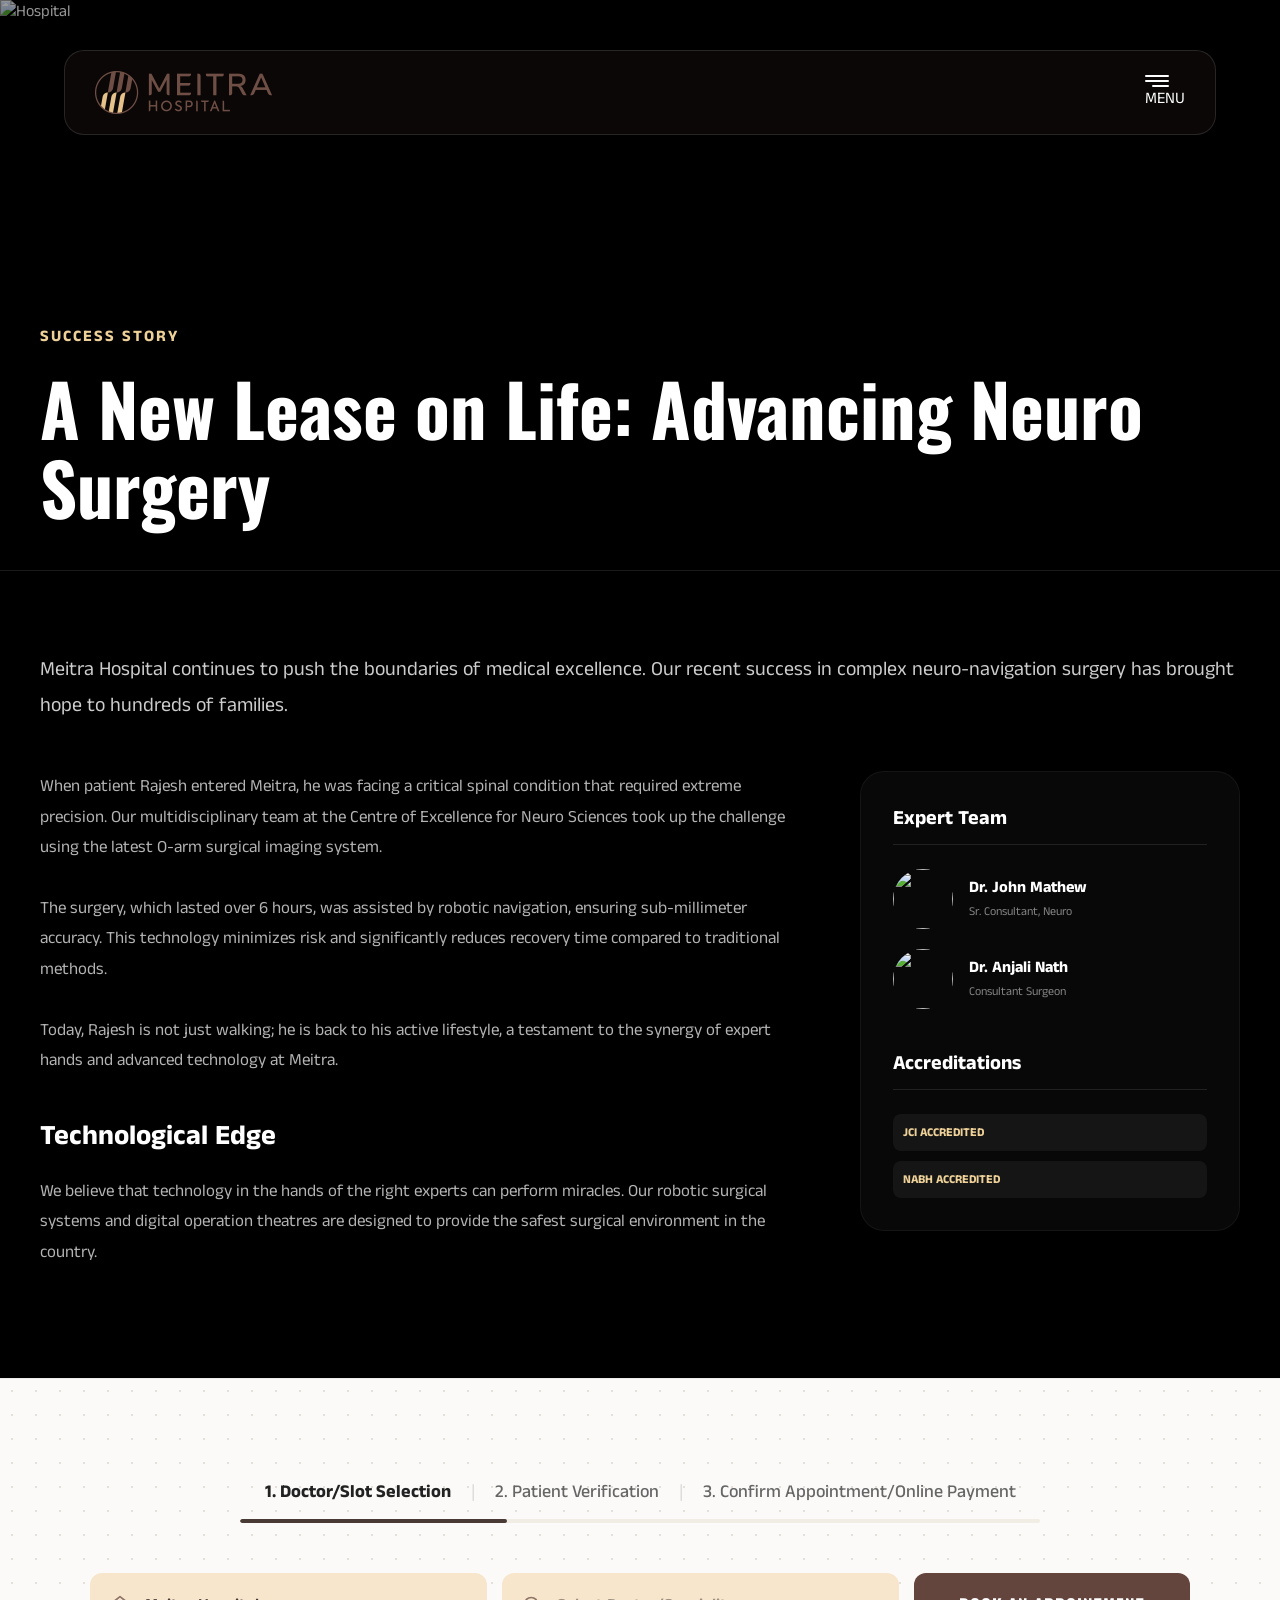
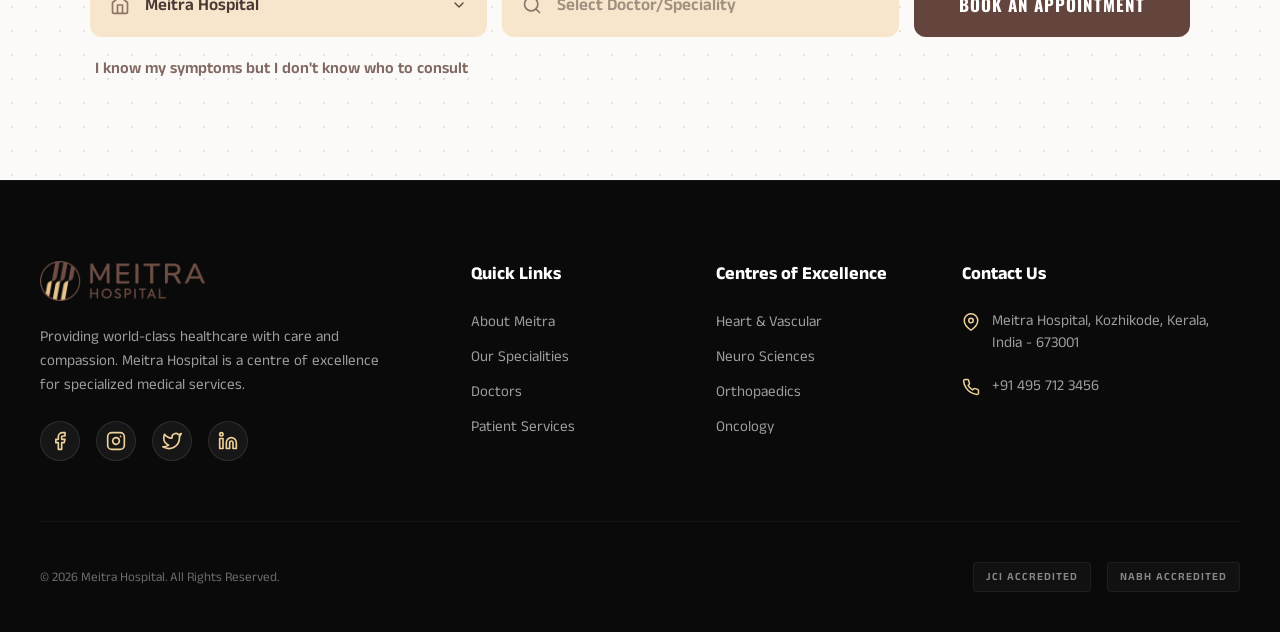
==== article.html @ 7b48c18f "updates" ====
<!DOCTYPE html>
<html lang="en">
<head>
    <meta charset="UTF-8">
    <meta name="viewport" content="width=device-width, initial-scale=1.0">
    <title>Patient Success Story | Meitra Hospital</title>
    
    <!-- Fonts -->
    <link rel="preconnect" href="https://fonts.googleapis.com">
    <link rel="preconnect" href="https://fonts.gstatic.com" crossorigin>
    <link href="https://fonts.googleapis.com/css2?family=Anek+Malayalam:wght@400;600;700;800&family=Oswald:wght@500;700&display=swap" rel="stylesheet">
    
    <!-- Custom CSS -->
    <link rel="stylesheet" href="style.css">
    <style>
        body {
            background: #000;
            color: #fff;
            overflow-y: auto !important;
            height: auto !important;
            overscroll-behavior: auto !important;
        }

        .article-hero-section {
            position: relative;
            height: 70vh;
            width: 100%;
            overflow: hidden;
            display: flex;
            align-items: flex-end;
            padding: 80px 40px;
        }

        .article-hero-bg {
            position: absolute;
            top: 0;
            left: 0;
            width: 100%;
            height: 100%;
            z-index: 1;
        }

        .article-hero-bg img {
            width: 100%;
            height: 100%;
            object-fit: cover;
            filter: brightness(0.6);
        }

        .article-hero-overlay {
            position: absolute;
            inset: 0;
            background: linear-gradient(to top, #000 0%, transparent 100%);
            z-index: 2;
        }

        .article-header-content {
            position: relative;
            z-index: 3;
            max-width: 1300px;
            margin: 0 auto;
            width: 100%;
        }

        .article-tag {
            color: #eed199;
            text-transform: uppercase;
            letter-spacing: 2px;
            font-weight: 700;
            margin-bottom: 20px;
            display: block;
        }

        .article-title {
            font-size: clamp(40px, 6vw, 72px);
            font-weight: 800;
            line-height: 1.1;
            margin-bottom: 24px;
            font-family: 'Oswald', sans-serif;
        }

        .article-main-content {
            max-width: 1300px;
            margin: -60px auto 0;
            padding: 80px 40px;
            position: relative;
            z-index: 10;
            background: #000;
            border-top: 1px solid rgba(255,255,255,0.1);
        }

        .article-intro-text {
            font-size: 20px;
            line-height: 1.8;
            color: rgba(255,255,255,0.8);
            margin-bottom: 48px;
        }

        .content-grid {
            display: grid;
            grid-template-columns: 2fr 1fr;
            gap: 60px;
        }

        @media (max-width: 992px) {
            .content-grid {
                grid-template-columns: 1fr;
                gap: 40px;
            }
        }

        @media (max-width: 768px) {
            .article-hero-section {
                height: 50vh;
                padding: 40px 20px;
            }

            .article-title {
                font-size: 36px;
            }

            .article-main-content {
                padding: 40px 20px;
                margin-top: -40px;
            }

            .article-intro-text {
                font-size: 17px;
                margin-bottom: 32px;
            }

            .article-booking-section {
                padding: 60px 20px;
            }
        }

        @media (max-width: 480px) {
            .article-hero-section {
                height: 45vh;
            }

            .article-title {
                font-size: 28px;
            }

            .doctor-sidebar {
                padding: 24px;
            }

            .booking-form-wrapper {
                flex-direction: column;
                gap: 12px;
            }

            .booking-input-group {
                height: 56px;
            }

            .booking-submit-btn {
                height: 56px;
                width: 100%;
            }

            .booking-stepper {
                gap: 8px;
                font-size: 12px;
                flex-wrap: wrap;
                justify-content: center;
            }
            
            .step-divider {
                display: none;
            }
        }

        .story-text p {
            margin-bottom: 30px;
            font-size: 17px;
            line-height: 1.8;
            color: rgba(255,255,255,0.7);
        }

        .doctor-sidebar {
            background: rgba(255,255,255,0.03);
            padding: 32px;
            border-radius: 24px;
            border: 1px solid rgba(255,255,255,0.05);
            height: fit-content;
        }

        .sidebar-title {
            font-size: 20px;
            font-weight: 700;
            margin-bottom: 24px;
            border-bottom: 1px solid rgba(255,255,255,0.1);
            padding-bottom: 12px;
        }

        .mini-doc-card {
            display: flex;
            align-items: center;
            gap: 16px;
            margin-bottom: 20px;
        }

        .mini-doc-img {
            width: 60px;
            height: 60px;
            border-radius: 50%;
            object-fit: cover;
        }

        .mini-doc-info h5 {
            margin: 0;
            font-size: 16px;
        }

        .mini-doc-info span {
            font-size: 12px;
            color: rgba(255,255,255,0.5);
        }

        /* Booking Section Styles */
        .article-booking-section {
            background-color: #fbfaf8;
            background-image: radial-gradient(#e5e1da 0.8px, transparent 0.8px);
            background-size: 24px 24px;
            padding: 100px 40px;
            color: #333;
            border-top: 1px solid rgba(0,0,0,0.05);
        }

        .booking-container {
            max-width: 1200px;
            margin: 0 auto;
            display: flex;
            flex-direction: column;
            align-items: center;
        }

        .booking-stepper {
            display: flex;
            align-items: center;
            gap: 20px;
            margin-bottom: 15px;
            font-family: 'Anek Malayalam', sans-serif;
            font-size: clamp(14px, 1.5vw, 18px);
            color: #666;
            font-weight: 500;
        }

        .step-item.active {
            color: #222;
            font-weight: 700;
        }

        .step-divider {
            color: #ddd;
        }

        .stepper-progress-bar {
            width: 100%;
            max-width: 800px;
            height: 4px;
            background: #f0ede4;
            margin-bottom: 50px;
            position: relative;
            border-radius: 2px;
            overflow: hidden;
        }

        .progress-fill {
            height: 100%;
            background: #4a3a35;
            border-radius: 2px;
        }

        .booking-form-wrapper {
            display: flex;
            gap: 15px;
            width: 100%;
            max-width: 1100px;
            margin-bottom: 20px;
        }

        .booking-input-group {
            flex: 1;
            position: relative;
            background: #f7e6cc;
            border-radius: 12px;
            display: flex;
            align-items: center;
            padding: 0 20px;
            height: 64px;
            transition: transform 0.2s ease;
        }

        .booking-input-group:focus-within {
            transform: translateY(-2px);
            box-shadow: 0 4px 12px rgba(0,0,0,0.05);
        }

        .input-icon {
            margin-right: 15px;
            color: #63453d;
            display: flex;
            align-items: center;
            opacity: 0.7;
        }

        .booking-select, .booking-input {
            width: 100%;
            background: transparent;
            border: none;
            outline: none;
            font-size: 17px;
            color: #4a3a35;
            font-weight: 600;
            font-family: 'Anek Malayalam', sans-serif;
        }

        .booking-input::placeholder {
            color: rgba(74, 58, 53, 0.5);
        }

        .booking-select {
            appearance: none;
            cursor: pointer;
        }

        .select-arrow {
            position: absolute;
            right: 20px;
            pointer-events: none;
            color: #63453d;
            display: flex;
            align-items: center;
        }

        .booking-submit-btn {
            background: #63453d;
            color: #fff;
            border: none;
            border-radius: 12px;
            padding: 0 45px;
            font-size: 17px;
            font-weight: 700;
            cursor: pointer;
            transition: all 0.3s cubic-bezier(0.16, 1, 0.3, 1);
            white-space: nowrap;
            height: 64px;
            font-family: 'Oswald', sans-serif;
            text-transform: uppercase;
            letter-spacing: 1px;
        }

        .booking-submit-btn:hover {
            background: #4a3a35;
            transform: translateY(-2px);
            box-shadow: 0 8px 20px rgba(99, 69, 61, 0.3);
        }

        .booking-help-link {
            width: 100%;
            max-width: 1100px;
            text-align: left;
            padding-left: 5px;
        }

        .booking-help-link a {
            color: #63453d;
            text-decoration: none;
            font-size: 16px;
            font-weight: 600;
            transition: all 0.2s;
            opacity: 0.8;
            font-family: 'Anek Malayalam', sans-serif;
        }

        .booking-help-link a:hover {
            opacity: 1;
            text-decoration: underline;
        }
    </style>
</head>
<body>

    <!-- Perfected Top Navigation -->
    <div class="top-nav">
        <div class="nav-container">
            <a href="index.html" class="logo-link">
                <img src="assets/logo.png" alt="Meitra Logo" class="logo">
            </a>
            <div class="menu-toggle" id="menu-toggle">
                <div class="hamburger">
                    <span></span>
                    <span></span>
                    <span></span>
                </div>
                <span class="menu-text">MENU</span>
            </div>
        </div>
    </div>
    <!-- Global Top Navigation -->


    <!-- Fullscreen Mobile Menu -->
    <div class="fullscreen-menu" id="fullscreen-menu">
        <div class="menu-overlay"></div>
        <div class="menu-content">
            <ul class="menu-list">
                <li><a href="index.html" style="--i:1">Home</a></li>
                <li><a href="#" style="--i:2">About Meitra</a></li>
                <li><a href="#" style="--i:3">Centres of Excellence</a></li>
                <li><a href="#" style="--i:4">Find a Doctor</a></li>
                <li><a href="#" style="--i:5">International Patients</a></li>
                <li><a href="#" style="--i:6">Careers</a></li>
                <li><a href="#" style="--i:7">Contact Us</a></li>
            </ul>
            <div class="menu-footer">
                <p>Emergency: +91 495 712 3456</p>
                <div class="menu-socials">
                    <a href="#">FB</a>
                    <a href="#">IG</a>
                    <a href="#">TW</a>
                    <a href="#">LI</a>
                </div>
            </div>
        </div>
    </div>

    <section class="article-hero-section">
        <div class="article-hero-bg">
            <img src="https://images.unsplash.com/photo-1519494026892-80bbd2d6fd0d?q=80&w=2000&auto=format&fit=crop" alt="Hospital">
        </div>
        <div class="article-hero-overlay"></div>
        <div class="article-header-content">
            <span class="article-tag">Success Story</span>
            <h1 class="article-title">A New Lease on Life: Advancing Neuro Surgery</h1>
        </div>
    </section>

    <main class="article-main-content">
        <div class="article-intro-text">
            Meitra Hospital continues to push the boundaries of medical excellence. Our recent success in complex neuro-navigation surgery has brought hope to hundreds of families.
        </div>

        <div class="content-grid">
            <div class="story-text">
                <p>When patient Rajesh entered Meitra, he was facing a critical spinal condition that required extreme precision. Our multidisciplinary team at the Centre of Excellence for Neuro Sciences took up the challenge using the latest O-arm surgical imaging system.</p>
                <p>The surgery, which lasted over 6 hours, was assisted by robotic navigation, ensuring sub-millimeter accuracy. This technology minimizes risk and significantly reduces recovery time compared to traditional methods.</p>
                <p>Today, Rajesh is not just walking; he is back to his active lifestyle, a testament to the synergy of expert hands and advanced technology at Meitra.</p>
                
                <h3 style="margin-top: 40px; margin-bottom: 20px; font-size: 28px;">Technological Edge</h3>
                <p>We believe that technology in the hands of the right experts can perform miracles. Our robotic surgical systems and digital operation theatres are designed to provide the safest surgical environment in the country.</p>
            </div>

            <div class="doctor-sidebar">
                <h4 class="sidebar-title">Expert Team</h4>
                <div class="mini-doc-card">
                    <img src="https://images.unsplash.com/photo-1612349317150-e413f6a5b16d?q=80&w=200&auto=format&fit=crop" class="mini-doc-img">
                    <div class="mini-doc-info">
                        <h5>Dr. John Mathew</h5>
                        <span>Sr. Consultant, Neuro</span>
                    </div>
                </div>
                <div class="mini-doc-card">
                    <img src="https://images.unsplash.com/photo-1594824432258-2900a35eece6?q=80&w=200&auto=format&fit=crop" class="mini-doc-img">
                    <div class="mini-doc-info">
                        <h5>Dr. Anjali Nath</h5>
                        <span>Consultant Surgeon</span>
                    </div>
                </div>
                
                <div style="margin-top: 40px;">
                    <h4 class="sidebar-title">Accreditations</h4>
                    <div style="display: flex; flex-direction: column; gap: 10px;">
                        <div style="background: rgba(255,255,255,0.05); padding: 10px; border-radius: 8px; font-size: 12px; font-weight: 700; color: #eed199;">JCI ACCREDITED</div>
                        <div style="background: rgba(255,255,255,0.05); padding: 10px; border-radius: 8px; font-size: 12px; font-weight: 700; color: #eed199;">NABH ACCREDITED</div>
                    </div>
                </div>
            </div>
        </div>
    </main>

    <!-- Booking Section -->
    <section class="article-booking-section">
        <div class="booking-container">
            <div class="booking-stepper">
                <div class="step-item active">1. Doctor/Slot Selection</div>
                <div class="step-divider">|</div>
                <div class="step-item">2. Patient Verification</div>
                <div class="step-divider">|</div>
                <div class="step-item">3. Confirm Appointment/Online Payment</div>
            </div>
            <div class="stepper-progress-bar">
                <div class="progress-fill" style="width: 33.33%;"></div>
            </div>

            <div class="booking-form-wrapper">
                <div class="booking-input-group">
                    <div class="input-icon">
                        <svg xmlns="http://www.w3.org/2000/svg" width="20" height="20" viewBox="0 0 24 24" fill="none" stroke="currentColor" stroke-width="2" stroke-linecap="round" stroke-linejoin="round" class="feather feather-home"><path d="M3 9l9-7 9 7v11a2 2 0 0 1-2 2H5a2 2 0 0 1-2-2z"></path><polyline points="9 22 9 12 15 12 15 22"></polyline></svg>
                    </div>
                    <select class="booking-select">
                        <option>Meitra Hospital</option>
                    </select>
                    <div class="select-arrow">
                        <svg xmlns="http://www.w3.org/2000/svg" width="16" height="16" viewBox="0 0 24 24" fill="none" stroke="currentColor" stroke-width="2" stroke-linecap="round" stroke-linejoin="round" class="feather feather-chevron-down"><polyline points="6 9 12 15 18 9"></polyline></svg>
                    </div>
                </div>

                <div class="booking-input-group">
                    <div class="input-icon">
                        <svg xmlns="http://www.w3.org/2000/svg" width="20" height="20" viewBox="0 0 24 24" fill="none" stroke="currentColor" stroke-width="2" stroke-linecap="round" stroke-linejoin="round" class="feather feather-search"><circle cx="11" cy="11" r="8"></circle><line x1="21" y1="21" x2="16.65" y2="16.65"></line></svg>
                    </div>
                    <input type="text" class="booking-input" placeholder="Select Doctor/Speciality">
                </div>

                <button class="booking-submit-btn">Book an Appointment</button>
            </div>

            <div class="booking-help-link">
                <a href="#">I know my symptoms but I don't know who to consult</a>
            </div>
        </div>
    </section>

    <!-- Site Footer -->
    <footer class="site-footer">
        <div class="footer-container">
            <div class="footer-top">
                <div class="footer-brand">
                    <img src="assets/logo.png" alt="Meitra Logo" class="footer-logo">
                    <p class="brand-description">Providing world-class healthcare with care and compassion. Meitra Hospital is a centre of excellence for specialized medical services.</p>
                    <div class="social-links">
                        <a href="#" class="social-icon"><svg xmlns="http://www.w3.org/2000/svg" width="20" height="20" viewBox="0 0 24 24" fill="none" stroke="currentColor" stroke-width="2" stroke-linecap="round" stroke-linejoin="round"><path d="M18 2h-3a5 5 0 0 0-5 5v3H7v4h3v8h4v-8h3l1-4h-4V7a1 1 0 0 1 1-1h3z"></path></svg></a>
                        <a href="#" class="social-icon"><svg xmlns="http://www.w3.org/2000/svg" width="20" height="20" viewBox="0 0 24 24" fill="none" stroke="currentColor" stroke-width="2" stroke-linecap="round" stroke-linejoin="round"><rect x="2" y="2" width="20" height="20" rx="5" ry="5"></rect><path d="M16 11.37A4 4 0 1 1 12.63 8 4 4 0 0 1 16 11.37z"></path><line x1="17.5" y1="6.5" x2="17.51" y2="6.5"></line></svg></a>
                        <a href="#" class="social-icon"><svg xmlns="http://www.w3.org/2000/svg" width="20" height="20" viewBox="0 0 24 24" fill="none" stroke="currentColor" stroke-width="2" stroke-linecap="round" stroke-linejoin="round"><path d="M23 3a10.9 10.9 0 0 1-3.14 1.53 4.48 4.48 0 0 0-7.86 3v1A10.66 10.66 0 0 1 3 4s-4 9 5 13a11.64 11.64 0 0 1-7 2c9 5 20 0 20-11.5a4.5 4.48 0 0 0-.08-.83A7.72 7.72 0 0 0 23 3z"></path></svg></a>
                        <a href="#" class="social-icon"><svg xmlns="http://www.w3.org/2000/svg" width="20" height="20" viewBox="0 0 24 24" fill="none" stroke="currentColor" stroke-width="2" stroke-linecap="round" stroke-linejoin="round"><path d="M16 8a6 6 0 0 1 6 6v7h-4v-7a2 2 0 0 0-2-2 2 2 0 0 0-2 2v7h-4v-7a6 6 0 0 1 6-6z"></path><rect x="2" y="9" width="4" height="12"></rect><circle cx="4" cy="4" r="2"></circle></svg></a>
                    </div>
                </div>
                
                <div class="footer-links">
                    <h4>Quick Links</h4>
                    <ul>
                        <li><a href="#">About Meitra</a></li>
                        <li><a href="#">Our Specialities</a></li>
                        <li><a href="#">Doctors</a></li>
                        <li><a href="#">Patient Services</a></li>
                    </ul>
                </div>

                <div class="footer-links">
                    <h4>Centres of Excellence</h4>
                    <ul>
                        <li><a href="#">Heart & Vascular</a></li>
                        <li><a href="#">Neuro Sciences</a></li>
                        <li><a href="#">Orthopaedics</a></li>
                        <li><a href="#">Oncology</a></li>
                    </ul>
                </div>

                <div class="footer-contact">
                    <h4>Contact Us</h4>
                    <div class="contact-item">
                        <svg xmlns="http://www.w3.org/2000/svg" width="18" height="18" viewBox="0 0 24 24" fill="none" stroke="currentColor" stroke-width="2" stroke-linecap="round" stroke-linejoin="round"><path d="M21 10c0 7-9 13-9 13s-9-6-9-13a9 9 0 0 1 18 0z"></path><circle cx="12" cy="10" r="3"></circle></svg>
                        <span>Meitra Hospital, Kozhikode, Kerala, India - 673001</span>
                    </div>
                    <div class="contact-item">
                        <svg xmlns="http://www.w3.org/2000/svg" width="18" height="18" viewBox="0 0 24 24" fill="none" stroke="currentColor" stroke-width="2" stroke-linecap="round" stroke-linejoin="round"><path d="M22 16.92v3a2 2 0 0 1-2.18 2 19.79 19.79 0 0 1-8.63-3.07 19.5 19.7 0 0 1-6-6 19.79 19.79 0 0 1-3.07-8.67A2 2 0 0 1 4.11 2h3a2 2 0 0 1 2 1.72 12.84 12.84 0 0 0 .7 2.81 2 2 0 0 1-.45 2.11L8.09 9.91a16 16 0 0 0 6 6l1.27-1.27a2 2 0 0 1 2.11-.45 12.84 12.84 0 0 0 2.81.7A2 2 0 0 1 22 16.92z"></path></svg>
                        <span>+91 495 712 3456</span>
                    </div>
                </div>
            </div>

            <div class="footer-bottom">
                <div class="footer-legal">
                    <p>&copy; 2026 Meitra Hospital. All Rights Reserved.</p>
                </div>
                <div class="footer-accreditation">
                    <span class="ac-badge">JCI Accredited</span>
                    <span class="ac-badge">NABH Accredited</span>
                </div>
            </div>
        </div>
    </footer>

    <!-- GSAP & Lenis -->
    <script src="https://cdnjs.cloudflare.com/ajax/libs/gsap/3.12.2/gsap.min.js"></script>
    <script src="https://unpkg.com/lenis@1.1.20/dist/lenis.min.js"></script>
    <script>
        const lenis = new Lenis();
        function raf(time) {
            lenis.raf(time);
            requestAnimationFrame(raf);
        }
        requestAnimationFrame(raf);

        // Menu Toggle Logic
        const menuToggle = document.getElementById('menu-toggle');
        const fullscreenMenu = document.getElementById('fullscreen-menu');
        const menuLinks = document.querySelectorAll('.menu-list a');

        const toggleMenu = () => {
            const isActive = menuToggle.classList.toggle('active');
            fullscreenMenu.classList.toggle('active');
            
            if (isActive) {
                lenis.stop();
            } else {
                lenis.start();
            }
        };

        if (menuToggle) {
            menuToggle.addEventListener('click', toggleMenu);
        }

        // Close menu when clicking a link
        menuLinks.forEach(link => {
            link.addEventListener('click', () => {
                menuToggle.classList.remove('active');
                fullscreenMenu.classList.remove('active');
                lenis.start();
            });
        });
    </script>
</body>
</html>
---- style.css ----
:root {
    --brand-brown: #8a6454;
    --brand-brown-dark: #4a342b;
    --text-golden: #eed199;
    --white: #ffffff;
    --black: #000000;
}

* {
    margin: 0;
    padding: 0;
    box-sizing: border-box;
}

html,
body {
    width: 100%;
    height: auto !important;
    min-height: 100%;
    overflow-x: hidden;
    overflow-y: auto !important;
    overscroll-behavior: none;
    background-color: #111;
    font-family: 'Anek Malayalam', sans-serif;
    -webkit-font-smoothing: antialiased;
}


html.lenis,
html.lenis body {
    height: auto;
}

.lenis.lenis-smooth {
    scroll-behavior: auto !important;
}

.lenis.lenis-smooth [data-lenis-prevent] {
    overscroll-behavior: contain;
}

.lenis.lenis-stopped {
    overflow: hidden;
}

.lenis.lenis-scrolling iframe {
    pointer-events: none;
}



.reel-container {
    width: 100vw;
}

.reel-slide {
    position: relative;
    width: 100%;
    height: 100vh;
    overflow: hidden;
}

.reel-content {
    position: relative;
    width: 100%;
    height: 100%;
}

.bg-img {
    width: 100%;
    height: 100%;
    object-fit: cover;
    position: absolute;
    top: 0;
    left: 0;
    z-index: 1;
    transform: scale(1.1);
    /* Increased photo size/zoom */
    filter: brightness(0.8);
}


.bg-overlay {
    position: absolute;
    bottom: 0;
    left: 0;
    width: 100%;
    height: 60%;
    background: linear-gradient(to top, rgba(0, 0, 0, 0.95) 0%, rgba(0, 0, 0, 0.7) 40%, transparent 100%);
    z-index: 2;
}

/* (Old navigation styles removed for consolidation) */


/* --- Bottom Content --- */
.bottom-info {
    position: absolute;
    bottom: 0;
    left: 0;
    width: 100%;
    padding: 30px 24px 40px 24px;
    z-index: 3;
    display: flex;
    flex-direction: column;
    gap: 20px;
}

.bottom-left {
    display: flex;
    flex-direction: column;
    gap: 16px;
}

.avatar-group {
    display: flex;
    align-items: center;
    margin-bottom: 12px;
}

.avatar-circle {
    width: 44px;
    height: 44px;
    border-radius: 50%;
    border: 2px solid #111;
    overflow: hidden;
    background: #222;
    box-shadow: 0 4px 10px rgba(0, 0, 0, 0.3);
    flex-shrink: 0;
    margin-right: -15px;
    position: relative;
    transition: transform 0.3s ease;
}

.avatar-circle:hover {
    transform: translateY(-5px);
    z-index: 10;
}

.avatar-circle img {
    width: 100%;
    height: 100%;
    object-fit: cover;
}

.avatar-more {
    width: 44px;
    height: 44px;
    border-radius: 50%;
    background: var(--brand-brown);
    border: 2px solid #111;
    display: flex;
    align-items: center;
    justify-content: center;
    font-size: 11px;
    font-weight: 700;
    color: white;
    box-shadow: 0 4px 10px rgba(0, 0, 0, 0.3);
    position: relative;
    z-index: 5;
    margin-left: -5px; /* Slight overlap with the last avatar */
}

.badge {
    display: inline-flex;
    align-items: center;
    background: rgba(138, 100, 84, 0.4);
    backdrop-filter: blur(8px);
    -webkit-backdrop-filter: blur(8px);
    border: 1px solid rgba(255, 255, 255, 0.1);
    padding: 8px 16px;
    border-radius: 30px;
    gap: 12px;
    align-self: flex-start;
}

.badge-icon {
    color: white;
    display: flex;
    align-items: center;
}

.badge-text {
    display: flex;
    flex-direction: column;
}

.badge-subtitle {
    color: rgba(255, 255, 255, 0.8);
    font-size: 11px;
    font-weight: 500;
    line-height: 1.2;
}

.badge-title {
    color: white;
    font-size: 14px;
    font-weight: 700;
    line-height: 1.2;
}

.main-heading {
    color: var(--text-golden);
    font-size: 32px;
    font-weight: 700;
    line-height: 1.1;
    margin-bottom: 8px;
    text-shadow: 0 2px 10px rgba(0, 0, 0, 0.5);
}

.stats-row {
    display: flex;
    align-items: center;
    gap: 16px;
}

/* ============================================
   SPLIT-FLAP FLIP CLOCK
   ============================================ */
.huge-number {
    display: flex;
    gap: 10px;
    perspective: 1000px;
}

.flip-card {
    position: relative;
    width: 45px;
    height: 60px;
    font-family: 'Oswald', sans-serif;
    font-size: 48px;
    font-weight: 700;
    color: #3b2922;
    /* Darker brown to match image */
    border-radius: 4px;
    transform-style: preserve-3d;
    box-shadow: 0 5px 15px rgba(0, 0, 0, 0.3);
}

.flip-half {
    position: absolute;
    left: 0;
    width: 100%;
    height: 50%;
    overflow: hidden;
    background: #d7b570;
    /* Exact golden from image */
    backface-visibility: hidden;
}

.flip-half.top {
    top: 0;
    border-radius: 6px 6px 0 0;
    z-index: 1;
}

.flip-half.bottom {
    bottom: 0;
    border-radius: 0 0 6px 6px;
    z-index: 1;
}

.leaf {
    position: absolute;
    top: 0;
    left: 0;
    width: 100%;
    height: 50%;
    transform-origin: bottom;
    z-index: 3;
    transform-style: preserve-3d;
}


.leaf-face {
    position: absolute;
    top: 0;
    left: 0;
    width: 100%;
    height: 100%;
    backface-visibility: hidden;
    background: #d7b570;
    overflow: hidden;
}

.leaf-front {
    border-radius: 6px 6px 0 0;
    z-index: 2;
}

.leaf-back {
    transform: rotateX(-180deg);
    border-radius: 0 0 6px 6px;
    z-index: 1;
}

.leaf-back .flip-text {
    bottom: 0;
    /* Do NOT rotate 180deg here, it causes the text to be upside down! */
}

/* Shadow overlays */
.shadow {
    position: absolute;
    top: 0;
    left: 0;
    width: 100%;
    height: 100%;
    background: linear-gradient(to bottom, rgba(0, 0, 0, 0), rgba(0, 0, 0, 0.5));
    opacity: 0;
    pointer-events: none;
}

.leaf-back .shadow {
    background: linear-gradient(to top, rgba(0, 0, 0, 0), rgba(0, 0, 0, 0.5));
}

.leaf-front .flip-text {
    top: 0;
}

.flip-text {
    position: absolute;
    left: 0;
    width: 100%;
    height: 60px;
    line-height: 60px;
    text-align: center;
}

.flip-half.top .flip-text {
    top: 0;
}

.flip-half.bottom .flip-text {
    bottom: 0;
}

.flip-card::before {
    content: '';
    position: absolute;
    top: 50%;
    left: 0;
    width: 100%;
    height: 2px;
    background-color: rgba(0, 0, 0, 0.6);
    transform: translateY(-50%);
    z-index: 10;
}

/* Remove old keyframe classes as we will use GSAP */

.stats-text {
    color: white;
    font-size: 16px;
    font-weight: 600;
    line-height: 1.2;
    flex: 1;
}

.know-more-btn {
    background-color: var(--white);
    color: var(--black);
    border: none;
    padding: 14px 24px;
    border-radius: 30px;
    font-size: 16px;
    font-weight: 600;
    cursor: pointer;
    transition: transform 0.2s ease, background-color 0.2s ease;
    white-space: nowrap;
    text-decoration: none;
}

.know-more-btn:active {
    transform: scale(0.95);
    background-color: #f0f0f0;
}

/* --- Bottom Sheet Article --- */
.bottom-sheet {
    position: fixed;
    top: 0;
    left: 0;
    width: 100%;
    height: 100%;
    z-index: 100;
    pointer-events: none;
    display: flex;
    flex-direction: column;
    justify-content: flex-end;
}

.bottom-sheet.active {
    pointer-events: all;
}

.sheet-overlay {
    position: absolute;
    top: 0;
    left: 0;
    width: 100%;
    height: 100%;
    background-color: rgba(0, 0, 0, 0.6);
    opacity: 0;
    transition: opacity 0.4s ease;
}

.bottom-sheet.active .sheet-overlay {
    opacity: 1;
}

.sheet-content {
    position: relative;
    background-color: rgba(20, 20, 20, 0.65);
    backdrop-filter: blur(24px);
    -webkit-backdrop-filter: blur(24px);
    border-top: 1px solid rgba(255, 255, 255, 0.1);
    color: #fff;
    width: 100%;
    height: 80vh;
    border-top-left-radius: 24px;
    border-top-right-radius: 24px;
    transform: translateY(100%);
    transition: transform 0.4s cubic-bezier(0.16, 1, 0.3, 1);
    z-index: 2;
    display: flex;
    flex-direction: column;
}



.bottom-sheet.active .sheet-content {
    transform: translateY(0);
}

.sheet-drag-handle {
    width: 40px;
    height: 5px;
    background-color: #ddd;
    border-radius: 3px;
    margin: 12px auto;
}

.close-sheet-btn {
    position: absolute;
    top: 16px;
    right: 16px;
    background: rgba(255, 255, 255, 0.1);
    color: white;
    border: 1px solid rgba(255, 255, 255, 0.1);
    width: 36px;
    height: 36px;
    border-radius: 50%;
    display: flex;
    align-items: center;
    justify-content: center;
    cursor: pointer;
    transition: background 0.2s;
    z-index: 10;
}

.close-sheet-btn:hover {
    background: rgba(255, 255, 255, 0.2);
}

.article-body {
    padding: 24px;
    overflow-y: auto;
    flex: 1;
}

/* Article Typography */
.article-body h3 {
    font-size: 28px;
    margin-bottom: 12px;
    color: var(--text-golden);
    font-weight: 700;
}

.article-body .article-intro {
    font-size: 16px;
    line-height: 1.6;
    color: rgba(255, 255, 255, 0.85);
    margin-bottom: 32px;
}

.section-title {
    font-size: 20px;
    color: #fff;
    margin-bottom: 20px;
    padding-bottom: 8px;
    border-bottom: 1px solid rgba(255, 255, 255, 0.1);
}

/* Hero Image */
.article-hero {
    margin: -24px -24px 24px -24px;
    height: 200px;
}

.article-hero-img {
    width: 100%;
    height: 100%;
    object-fit: cover;
}

/* Timeline */
.timeline-section {
    margin-bottom: 40px;
}

.timeline {
    position: relative;
    padding-left: 20px;
}

.timeline::before {
    content: '';
    position: absolute;
    left: 4px;
    top: 5px;
    bottom: 5px;
    width: 2px;
    background: rgba(255, 255, 255, 0.15);
}

.timeline-item {
    position: relative;
    margin-bottom: 24px;
}

.timeline-dot {
    position: absolute;
    left: -22px;
    top: 6px;
    width: 10px;
    height: 10px;
    background: var(--text-golden);
    border-radius: 50%;
    box-shadow: 0 0 0 4px rgba(20, 20, 20, 1);
}

.timeline-content h5 {
    font-size: 16px;
    color: var(--white);
    margin-bottom: 4px;
}

.timeline-content p {
    font-size: 14px;
    color: rgba(255, 255, 255, 0.7);
    line-height: 1.5;
}

/* Doctor Cards */
.doctors-section {
    margin-bottom: 40px;
}





.doc-img {
    width: 60px;
    height: 60px;
    border-radius: 50%;
    object-fit: cover;
}

.doc-info h5 {
    font-size: 16px;
    color: #fff;
    margin-bottom: 2px;
}

.doc-info span {
    font-size: 13px;
    color: var(--text-golden);
}

/* Article CTA */
.article-cta-container {
    text-align: center;
    margin-top: 20px;
    margin-bottom: 40px;
}

.article-cta-btn {
    background: var(--brand-brown);
    color: white;
    border: none;
    padding: 16px 32px;
    border-radius: 30px;
    font-size: 16px;
    font-weight: 600;
    width: 100%;
    cursor: pointer;
    transition: background 0.2s ease;
}

.article-cta-btn:hover {
    background: var(--brand-brown-dark);
}

/* Desktop Full Bleed Layout */
@media (min-width: 768px) {
    .bg-overlay {
        background: linear-gradient(to right, rgba(0, 0, 0, 0.95) 0%, rgba(0, 0, 0, 0.4) 60%, transparent 100%),
            linear-gradient(to top, rgba(0, 0, 0, 0.8) 0%, transparent 40%);
        height: 100%;
    }

    .top-nav {
        padding: 30px 40px;
        max-width: 1400px;
        left: 50%;
        transform: translateX(-50%);
    }

    .nav-container {
        border-radius: 10px;
        padding: 16px 30px;
    }

    .bottom-info {
        flex-direction: row;
        justify-content: space-between;
        align-items: flex-end;
        padding: 40px 60px 60px 60px;
        max-width: 1400px;
        left: 50%;
        transform: translateX(-50%);
    }

    .bottom-left {
        max-width: 60%;
        gap: 24px;
    }

    .main-heading {
        font-size: 56px;
        line-height: 1.1;
    }

    .badge {
        padding: 12px 24px;
    }

    .badge-icon svg {
        width: 28px;
        height: 28px;
    }

    .badge-title {
        font-size: 16px;
    }

    .huge-number {
        gap: 12px;
    }

    .flip-card {
        width: 75px;
        height: 105px;
        font-size: 80px;
        border-radius: 6px;
    }

    .flip-text {
        height: 105px;
        line-height: 105px;
    }

    .stats-text {
        font-size: 20px;
    }

    .bottom-right {
        margin-bottom: 10px;
    }

    .know-more-btn {
        padding: 18px 40px;
        font-size: 20px;
        border-radius: 40px;
    }

    /* Side Panel Desktop Override for Article */
    .bottom-sheet {
        flex-direction: row;
        justify-content: flex-end;
    }

    .sheet-content {
        width: 50vw;
        max-width: 600px;
        height: 100vh;
        border-radius: 0;
        transform: translateX(100%);
        border-left: 1px solid rgba(255, 255, 255, 0.1);
    }

    .bottom-sheet.active .sheet-content {
        transform: translateX(0);
    }

    .sheet-drag-handle {
        display: none;
    }

    .article-body {
        padding: 60px;
    }

    .article-hero {
        margin: -60px -60px 40px -60px;
        height: 300px;
    }

    .article-body h3 {
        font-size: 36px;
        margin-bottom: 24px;
    }

    .article-body .article-intro {
        font-size: 18px;
        line-height: 1.8;
    }





    .article-cta-btn {
        width: auto;
        min-width: 250px;
    }
}

.main-logo-svg {
    height: 48px;
    width: auto;
}

.coe-svg {
    height: 16px;
    width: auto;
    margin-bottom: 2px;
}

.doctor-grid {
    display: grid;
    grid-template-columns: repeat(auto-fit, minmax(200px, 1fr));
    gap: 16px;
    margin-top: 16px;
}

.doctor-card {
    position: relative;
    aspect-ratio: 4 / 5;
    border-radius: 16px;
    overflow: hidden;
    background: #000;
    display: flex;
    flex-direction: column;
    justify-content: flex-end;
}

.doctor-card .doc-img {
    position: absolute;
    top: 0;
    left: 0;
    width: 100%;
    height: 100%;
    object-fit: cover;
    z-index: 1;
}

.doctor-card::after {
    content: '';
    position: absolute;
    inset: 0;
    background: linear-gradient(to top, rgba(0, 0, 0, 0.9) 0%, rgba(0, 0, 0, 0.3) 50%, transparent 100%);
    z-index: 2;
    pointer-events: none;
}

.doctor-card .doc-info {
    position: relative;
    z-index: 3;
    padding: 24px;
    color: white;
}

.doctor-card .doc-info h5 {
    margin: 0;
    font-size: 18px;
    font-weight: 700;
    letter-spacing: 0.5px;
}

.doctor-card .doc-info span {
    font-size: 13px;
    color: rgba(255, 255, 255, 0.8);
    display: block;
    margin-top: 4px;
    margin-bottom: 12px;
}

.doctor-card .doc-info .doc-desc {
    font-size: 12px;
    line-height: 1.5;
    color: rgba(255, 255, 255, 0.7);
    margin: 0;
}

/* --- Perfected Top Nav --- */
.top-nav {
    position: fixed;
    top: 20px;
    left: 50%;
    transform: translateX(-50%);
    width: auto;
    z-index: 2000;
    pointer-events: none;
    display: flex;
    justify-content: center;
}


.nav-container {
    pointer-events: all;
    width: 90vw;
    max-width: 1200px;
    background: rgba(15, 10, 8, 0.75);

    backdrop-filter: blur(25px);
    -webkit-backdrop-filter: blur(25px);
    border: 1px solid rgba(255, 255, 255, 0.12);
    border-radius: 20px;
    padding: 20px 30px;
    /* Increased height even more */
    display: flex;
    justify-content: space-between;
    align-items: center;
    position: relative;
    box-shadow: 0 10px 40px rgba(0, 0, 0, 0.5);
}



@media (max-width: 480px) {
    .nav-container {
        padding: 10px 50px;
        min-width: auto;
        width: calc(100% - 30px);
    }
}



.logo-link {
    display: flex;
    align-items: center;
    gap: 12px;
}

.logo-text-brand {
    font-size: 24px;
    /* Increased from 20px */
    font-weight: 800;
    letter-spacing: 3px;
    /* Increased tracking */
    color: #fff;
}


.main-logo-icon {
    flex-shrink: 0;
}


.menu-btn {
    position: absolute;
    right: 12px;
    background: rgba(255, 255, 255, 0.05);
    border-radius: 50%;
    width: 44px;
    height: 44px;
    border: 1px solid rgba(255, 255, 255, 0.1);
    cursor: pointer;
    display: flex;
    align-items: center;
    justify-content: center;
    z-index: 1002;
    transition: background 0.3s ease;
}

.menu-btn:hover {
    background: rgba(255, 255, 255, 0.1);
}


.hamburger {
    width: 24px;
    height: 12px;
    position: relative;
    display: flex;
    flex-direction: column;
    justify-content: space-between;
}

.hamburger span {
    display: block;
    width: 100%;
    height: 2px;
    background: #fff;
    border-radius: 2px;
    transition: all 0.4s cubic-bezier(0.16, 1, 0.3, 1);
}

.hamburger span:last-child {
    width: 70%;
    margin-left: auto;
}

/* Hamburger Active State */
.menu-btn.active .hamburger span:first-child {
    transform: translateY(5px) rotate(45deg);
}

.menu-btn.active .hamburger span:last-child {
    width: 100%;
    transform: translateY(-5px) rotate(-45deg);
}

@media (max-width: 768px) {
    .nav-links-desktop {
        display: none;
    }
}

/* --- Off-canvas Menu --- */
.fullscreen-menu {
    position: fixed;
    top: 0;
    left: 0;
    width: 100%;
    height: 100%;
    z-index: 1500;
    visibility: hidden;
    pointer-events: none;
}

.fullscreen-menu.active {
    visibility: visible;
    pointer-events: all;
}

.menu-overlay {
    position: absolute;
    top: 0;
    left: 0;
    width: 100%;
    height: 100%;
    background: rgba(0, 0, 0, 0.7);
    backdrop-filter: blur(5px);
    opacity: 0;
    transition: opacity 0.4s ease;
}

.fullscreen-menu.active .menu-overlay {
    opacity: 1;
}

.menu-content {
    position: absolute;
    top: 0;
    right: 0;
    width: 400px;
    max-width: 85%;
    height: 100%;
    background: #0a0a0a;
    z-index: 1;
    display: flex;
    flex-direction: column;
    justify-content: flex-start;
    padding: 120px 40px 60px;
    transform: translateX(100%);
    transition: transform 0.5s cubic-bezier(0.16, 1, 0.3, 1);
    border-left: 1px solid rgba(255, 255, 255, 0.05);
}

.fullscreen-menu.active .menu-content {
    transform: translateX(0);
}

.menu-list {
    list-style: none;
    padding: 0;
    margin: 0 0 40px 0;
}

.menu-list li {
    margin-bottom: 12px;
    overflow: hidden;
}

.menu-list li a {
    color: #fff;
    text-decoration: none;
    font-size: 18px;
    font-weight: 400;
    display: block;
    transition: color 0.3s ease, transform 0.6s cubic-bezier(0.16, 1, 0.3, 1);
    transform: translateY(100%);
    letter-spacing: 1px;
    text-transform: uppercase;
}

.fullscreen-menu.active .menu-list li a {
    transform: translateY(0);
    transition-delay: calc(0.1s * var(--i));
}

.menu-list li a:hover {
    color: #eed199;
}

.menu-footer {
    margin-top: auto;
    opacity: 0;
    transition: opacity 0.6s ease 0.4s;
}

.fullscreen-menu.active .menu-footer {
    opacity: 1;
}

.menu-footer p {
    color: rgba(255, 255, 255, 0.5);
    font-size: 14px;
    margin-bottom: 20px;
}

.menu-socials {
    display: flex;
    gap: 20px;
}

.menu-socials a {
    color: #eed199;
    text-decoration: none;
    font-weight: 600;
    font-size: 13px;
}



.slide-category {
    background: #111;
    display: flex;
    flex-direction: column;
    justify-content: center;
    align-items: center;
    padding: 40px;
    color: white;
}

.slide-category h2 {
    font-size: 36px;
    margin-bottom: 40px;
    font-family: 'Playfair Display', serif;
}

.category-grid {
    display: grid;
    grid-template-columns: repeat(2, 1fr);
    gap: 20px;
    width: 100%;
    max-width: 800px;
}

.category-card {
    background: #222;
    border-radius: 12px;
    padding: 30px;
    text-align: center;
    transition: transform 0.3s ease, background 0.3s ease;
    cursor: pointer;
}

.category-card:hover {
    transform: translateY(-5px);
    background: #333;
}

.category-card h3 {
    margin: 0;
    font-size: 18px;
    font-weight: 500;
}

/* --- Professional Site Footer --- */
.site-footer {
    background-color: #0a0a0a;
    color: #ffffff;
    padding: 80px 24px 40px;
    border-top: 1px solid rgba(255, 255, 255, 0.05);
    position: relative;
    z-index: 5;
}

.footer-container {
    max-width: 1200px;
    margin: 0 auto;
}

.footer-top {
    display: grid;
    grid-template-columns: 2fr 1fr 1fr 1.5fr;
    gap: 60px;
    margin-bottom: 60px;
}

@media (max-width: 992px) {
    .footer-top {
        grid-template-columns: 1.5fr 1fr;
        gap: 40px;
    }
}

@media (max-width: 600px) {
    .footer-top {
        grid-template-columns: 1fr;
        gap: 40px;
    }

    .site-footer {
        padding: 60px 20px 30px;
    }
}

.footer-logo {
    margin-bottom: 24px;
    display: block;
    height: 40px;
    width: auto;
}

.brand-description {
    color: rgba(255, 255, 255, 0.6);
    font-size: 15px;
    line-height: 1.6;
    margin-bottom: 24px;
    max-width: 340px;
}

.social-links {
    display: flex;
    gap: 16px;
}

.social-icon {
    width: 40px;
    height: 40px;
    border-radius: 50%;
    background: rgba(255, 255, 255, 0.05);
    display: flex;
    align-items: center;
    justify-content: center;
    color: #eed199;
    transition: all 0.3s ease;
    border: 1px solid rgba(255, 255, 255, 0.1);
    text-decoration: none;
}

.social-icon:hover {
    background: #eed199;
    color: #000;
    transform: translateY(-3px);
}

.footer-links h4,
.footer-contact h4 {
    color: #ffffff;
    font-size: 18px;
    font-weight: 700;
    margin-bottom: 24px;
    position: relative;
}

.footer-links ul {
    list-style: none;
    padding: 0;
}

.footer-links ul li {
    margin-bottom: 12px;
}

.footer-links ul li a {
    color: rgba(255, 255, 255, 0.6);
    text-decoration: none;
    font-size: 15px;
    transition: color 0.2s ease;
}

.footer-links ul li a:hover {
    color: #eed199;
}

.footer-contact .contact-item {
    display: flex;
    gap: 12px;
    margin-bottom: 20px;
    align-items: flex-start;
}

.footer-contact .contact-item svg {
    color: #eed199;
    flex-shrink: 0;
    margin-top: 3px;
}

.footer-contact .contact-item span {
    color: rgba(255, 255, 255, 0.6);
    font-size: 15px;
    line-height: 1.5;
}

.footer-bottom {
    padding-top: 40px;
    border-top: 1px solid rgba(255, 255, 255, 0.05);
    display: flex;
    justify-content: space-between;
    align-items: center;
    flex-wrap: wrap;
    gap: 20px;
}

.footer-legal p {
    color: rgba(255, 255, 255, 0.4);
    font-size: 13px;
}

.footer-accreditation {
    display: flex;
    gap: 16px;
}

.ac-badge {
    background: rgba(255, 255, 255, 0.03);
    padding: 6px 12px;
    border-radius: 4px;
    font-size: 11px;
    font-weight: 600;
    text-transform: uppercase;
    letter-spacing: 1px;
    color: rgba(255, 255, 255, 0.5);
    border: 1px solid rgba(255, 255, 255, 0.05);
}

/* --- Excellence Swiper Section --- */
.swiper-section {
    background: #0f0f0f;
    padding: 100px 0;
    position: relative;
    z-index: 5;
}

.section-container {
    max-width: 1400px;
    margin: 0 auto;
    padding: 0 80px;
    position: relative;
    /* Parent for absolute arrows */
}



.section-header {
    text-align: center;
    margin-bottom: 60px;
}

.section-tag {
    color: #eed199;
    text-transform: uppercase;
    letter-spacing: 2px;
    font-size: 14px;
    font-weight: 700;
    margin-bottom: 12px;
    display: block;
}

.section-title {
    color: #fff;
    font-size: 42px;
    font-weight: 800;
    margin-bottom: 20px;
    font-family: 'Oswald', sans-serif;
}

.section-desc {
    color: rgba(255, 255, 255, 0.6);
    max-width: 600px;
    margin: 0 auto;
    font-size: 16px;
    line-height: 1.6;
}

.excellence-swiper {
    padding: 20px 0 60px !important;
    /* overflow: hidden is now safe because arrows are outside */
}



.service-card {
    background: rgba(255, 255, 255, 0.03);
    border: 1px solid rgba(255, 255, 255, 0.05);
    border-radius: 24px;
    overflow: hidden;
    transition: all 0.4s cubic-bezier(0.16, 1, 0.3, 1);
    height: 100%;
    display: flex;
    flex-direction: column;
}

.service-card:hover {
    transform: translateY(-10px);
    background: rgba(255, 255, 255, 0.06);
    border-color: rgba(238, 209, 153, 0.3);
}

.card-image {
    height: 240px;
    overflow: hidden;
}

.card-image img {
    width: 100%;
    height: 100%;
    object-fit: cover;
    transition: transform 0.6s ease;
}

.service-card:hover .card-image img {
    transform: scale(1.1);
}

.card-content {
    padding: 30px;
    flex-grow: 1;
    display: flex;
    flex-direction: column;
}

.card-content h3 {
    color: #fff;
    font-size: 24px;
    margin-bottom: 15px;
    font-weight: 700;
}

.card-content p {
    color: rgba(255, 255, 255, 0.6);
    font-size: 15px;
    line-height: 1.6;
    margin-bottom: 25px;
}

.card-link {
    color: #eed199;
    text-decoration: none;
    font-weight: 700;
    font-size: 14px;
    text-transform: uppercase;
    letter-spacing: 1px;
    margin-top: auto;
    display: inline-flex;
    align-items: center;
    gap: 8px;
}

.card-link:after {
    content: '→';
    transition: transform 0.3s ease;
}

.card-link:hover:after {
    transform: translateX(5px);
}

/* Swiper Pagination Style */
.swiper-pagination-bullet {
    background: rgba(255, 255, 255, 0.2) !important;
    opacity: 1 !important;
}

.swiper-pagination-bullet-active {
    background: #eed199 !important;
    width: 30px !important;
    border-radius: 5px !important;
}

/* Swiper Navigation Style */
.swiper-button-next,
.swiper-button-prev {
    color: #eed199 !important;
    background: rgba(255, 255, 255, 0.05);
    width: 50px !important;
    height: 50px !important;
    border-radius: 50%;
    border: 1px solid rgba(238, 209, 153, 0.2);
    transition: all 0.3s ease;
}

.swiper-button-next:after,
.swiper-button-prev:after {
    font-size: 20px !important;
    font-weight: 700;
}

.swiper-button-next:hover,
.swiper-button-prev:hover {
    background: #eed199;
    color: #000 !important;
}

.swiper-button-next {
    right: 15px !important;
    top: 60% !important;
}

.swiper-button-prev {
    left: 15px !important;
    top: 60% !important;
}



@media (max-width: 1440px) {
    .swiper-button-next {
        right: 10px !important;
    }

    .swiper-button-prev {
        left: 10px !important;
    }
}

/* ============================================
   GLOBAL RESPONSIVENESS
   ============================================ */

/* Tablet & Smaller Desktop (1024px and down) */
@media (max-width: 1024px) {
    .section-container {
        padding: 0 40px;
    }
    
    .nav-container {
        width: 90vw;
    }

    .main-heading {
        font-size: 42px;
    }
}

/* Mobile Landscape & Large Tablets (768px and down) */
@media (max-width: 768px) {
    .bottom-info {
        padding: 24px 20px 30px;
    }

    .main-heading {
        font-size: 36px;
    }

    .huge-number {
        transform: scale(0.8);
        transform-origin: left center;
    }

    .stats-text {
        font-size: 14px;
    }

    .know-more-btn {
        width: 100%;
        text-align: center;
        padding: 12px 20px;
    }

    .section-title {
        font-size: 32px;
    }

    .footer-top {
        grid-template-columns: 1fr 1fr;
        gap: 30px;
    }
}

/* Small Mobile (480px and down) */
@media (max-width: 480px) {
    .top-nav {
        padding: 15px 10px;
    }

    .nav-container {
        padding: 10px 15px;
        width: 95vw;
    }

    .logo {
        height: 32px;
    }

    .menu-text {
        display: none; /* Hide 'MENU' text on very small screens */
    }

    .main-heading {
        font-size: 28px;
        margin-bottom: 12px;
    }

    .huge-number {
        transform: scale(0.65);
    }

    .stats-row {
        gap: 10px;
    }

    .badge {
        padding: 6px 12px;
    }

    .badge-title {
        font-size: 12px;
    }

    .avatar-circle, .avatar-more {
        width: 36px;
        height: 36px;
    }

    .avatar-more {
        font-size: 10px;
    }

    .section-title {
        font-size: 28px;
    }

    .section-desc {
        font-size: 14px;
    }

    .footer-top {
        grid-template-columns: 1fr;
    }

    .footer-brand {
        text-align: center;
        display: flex;
        flex-direction: column;
        align-items: center;
    }

    .social-links {
        justify-content: center;
    }

    .footer-bottom {
        flex-direction: column;
        text-align: center;
    }

    /* Bottom Sheet Scaling */
    .sheet-content {
        height: 85vh;
    }

    .article-body h3 {
        font-size: 24px;
    }
}

/* Extra Small (iPhone SE / Fold) */
@media (max-width: 350px) {
    .main-heading {
        font-size: 24px;
    }

    .huge-number {
        transform: scale(0.55);
    }

    .know-more-btn {
        font-size: 14px;
    }
}
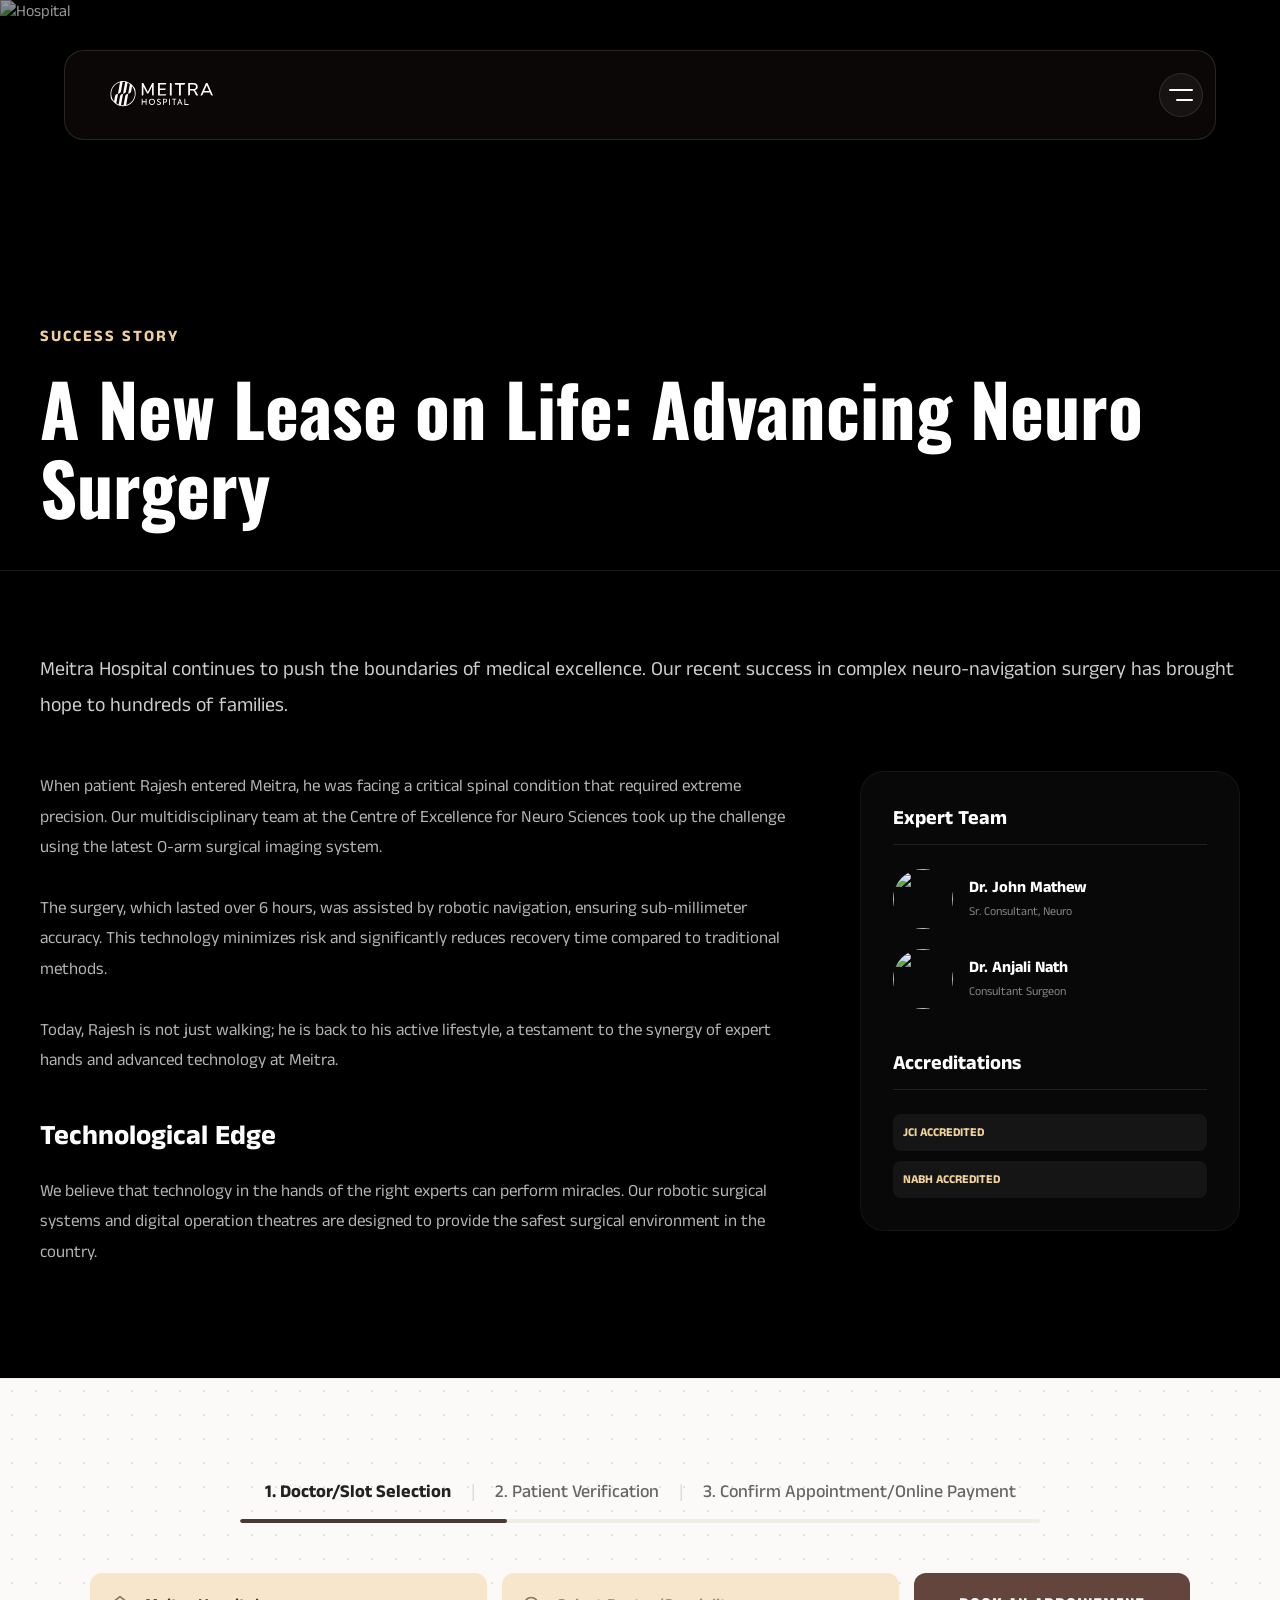
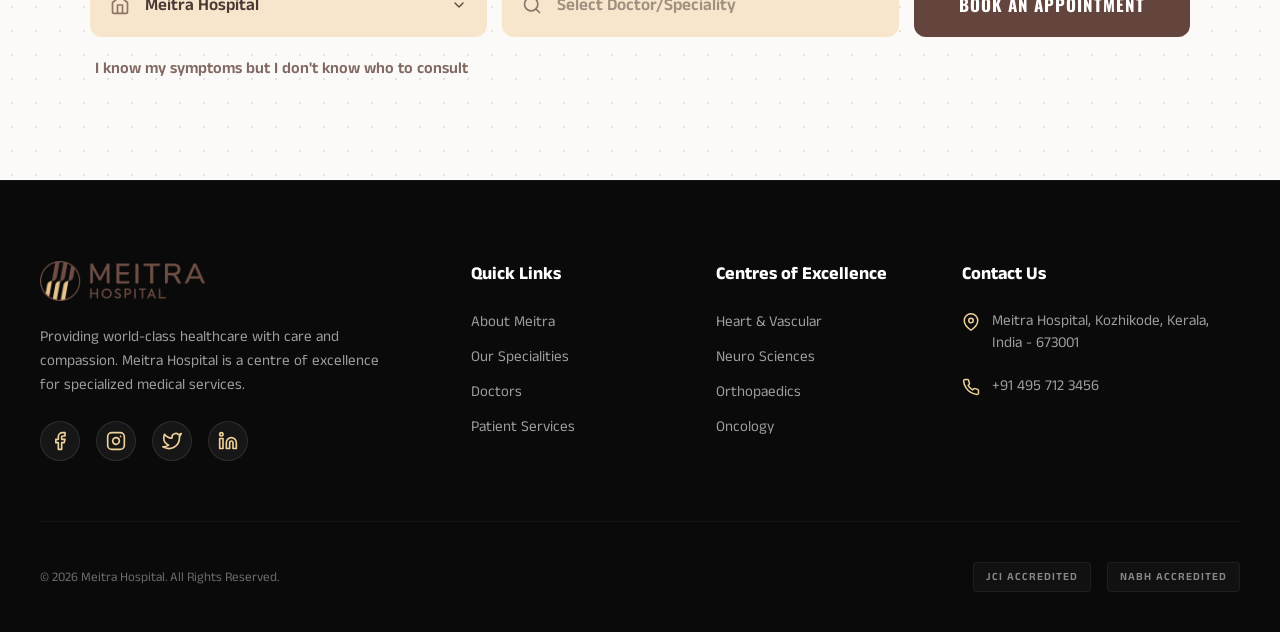
==== commit 20e902ef: "updates" ====
--- a/article.html
+++ b/article.html
@@ -385,24 +385,89 @@
 </head>
 <body>
 
-    <!-- Perfected Top Navigation -->
-    <div class="top-nav">
+    <!-- Global Top Navigation -->
+    <nav class="top-nav">
         <div class="nav-container">
-            <a href="index.html" class="logo-link">
-                <img src="assets/logo.png" alt="Meitra Logo" class="logo">
-            </a>
-            <div class="menu-toggle" id="menu-toggle">
+            <div class="logo">
+                <a href="index.html" class="logo-link">
+
+                    <svg width="120" viewBox="0 0 906 329" fill="none" xmlns="http://www.w3.org/2000/svg"
+                        class="main-logo-svg">
+                        <path
+                            d="M254.6 100L247.8 138.1C246 148.1 237.4 155.3 227.3 155.3L239.5 86.7C240.7 87.6 241.9 88.4 243.1 89.4C247.3 92.6 251.1 96.2 254.6 100.1"
+                            fill="#FFFFFF" />
+                        <path
+                            d="M223.5 78.1L212.8 138.1C211 148.1 202.4 155.3 192.3 155.3L206.9 73.3C209.1 73.7 211.3 74.2 213.4 74.7C216.9 75.6 220.2 76.7 223.5 78"
+                            fill="#FFFFFF" />
+                        <path
+                            d="M189.9 72L178.2 138C176.4 148 167.8 155.2 157.7 155.2L172 74.5C174.7 73.8 177.5 73.3 180.3 72.9C183.5 72.4 186.7 72.1 189.9 72.1"
+                            fill="#FFFFFF" />
+                        <path
+                            d="M157.7 155.3L145.5 224.1C143.9 223 142.3 221.9 140.8 220.7C137 217.7 133.5 214.5 130.4 210.9L137.2 172.6C139 162.6 147.6 155.4 157.7 155.4"
+                            fill="#FFFFFF" />
+                        <path
+                            d="M192.4 155.3L177.8 237.3C175.2 236.9 172.7 236.3 170.2 235.6C167.1 234.8 164.1 233.8 161.2 232.6L171.9 172.5C173.7 162.5 182.3 155.3 192.4 155.3Z"
+                            fill="#FFFFFF" />
+                        <path
+                            d="M227.4 155.3L213 236C209.9 236.8 206.7 237.4 203.5 237.8C200.7 238.2 197.9 238.4 195 238.5L206.8 172.5C208.6 162.5 217.2 155.3 227.3 155.3"
+                            fill="#FFFFFF" />
+                        <path
+                            d="M258.7 100.5C258 99.7 257.4 98.9 256.7 98.2C253.1 94.1 249.1 90.4 244.9 87.2C243.6 86.2 242.4 85.3 241.2 84.5C237.7 82.1 233.9 79.9 230.1 78C228.3 77.1 226.4 76.3 224.7 75.6C221.3 74.2 217.8 73.1 214.3 72.1C212.1 71.5 209.8 71 207.6 70.6C204.3 70 201 69.6 197.7 69.4C195.3 69.2 192.7 69.2 190 69.3C186.7 69.3 183.3 69.7 180 70.2C177.1 70.6 174.3 71.2 171.5 71.9C133.2 81.5 106.5 115.8 106.5 155.3C106.5 194.8 113.2 193.9 125.4 209.1C126.3 210.3 127.4 211.5 128.4 212.7C131.7 216.4 135.3 219.8 139.2 222.8C140.8 224.1 142.4 225.3 144 226.3C147.2 228.5 150.5 230.5 154 232.2C156.2 233.3 158.4 234.3 160.5 235.1C163.5 236.3 166.7 237.4 169.8 238.2C172.3 238.9 175 239.5 177.7 240C180.6 240.5 183.5 240.9 186.4 241C188.3 241.2 190.4 241.2 192.5 241.2C194.6 241.2 194.4 241.2 195.3 241.2C198.2 241.2 201.2 240.9 204 240.5C207.3 240.1 210.6 239.4 213.8 238.6C251.9 228.9 278.5 194.6 278.5 155.3C278.5 116 271.5 115.9 258.8 100.5M272.9 155.3C272.9 192.2 248 224.2 212.3 233.3C209.3 234.1 206.2 234.7 203.1 235.1C200.4 235.5 197.7 235.7 194.9 235.8C192.2 235.9 189.4 235.8 186.6 235.6C183.8 235.4 181.1 235.1 178.4 234.6C175.8 234.2 173.4 233.6 171 233C168.1 232.2 165.1 231.2 162.3 230.1C160.3 229.3 158.3 228.4 156.2 227.3C152.9 225.7 149.8 223.8 146.8 221.8C145.3 220.8 143.8 219.7 142.3 218.5C138.7 215.6 135.3 212.5 132.2 209C131.2 207.9 130.2 206.8 129.4 205.6C117.8 191.2 111.7 173.8 111.7 155.3C111.7 118.3 136.7 86.2 172.6 77.2C175.2 76.5 177.9 76 180.6 75.6C183.6 75.1 186.8 74.9 189.9 74.8C190.7 74.8 191.5 74.8 192.3 74.8C194 74.8 195.6 74.8 197.1 75C200.2 75.2 203.3 75.5 206.4 76.1C208.5 76.5 210.6 76.9 212.7 77.5C216 78.4 219.3 79.5 222.5 80.7C224.1 81.4 225.8 82.1 227.6 82.9C231.2 84.7 234.7 86.7 238 89C239.1 89.8 240.3 90.6 241.5 91.6C245.5 94.7 249.2 98.1 252.6 102C253.2 102.7 253.9 103.4 254.5 104.2C266.4 118.6 272.9 136.8 272.9 155.5"
+                            fill="#FFFFFF" />
+                        <path
+                            d="M392.4 83H402.3V168.6H398.8C394.5 168.6 391.1 165.1 391.1 160.8V106.6C391.2 106.6 365.8 154.8 365.8 154.8H357.3L331.8 107.2V160.8C331.9 165.1 328.4 168.6 324.2 168.6H320.7V83H330.7L361.7 142.3L392.5 83H392.4Z"
+                            fill="#FFFFFF" />
+                        <path
+                            d="M432.3 168.6V83H487.7V85.2C487.7 89.5 484.2 93 479.9 93H444.5V120H485.3V122.4C485.3 126.7 481.8 130.3 477.5 130.3H444.5V158.6H487.7V160.8C487.7 165.1 484.2 168.6 479.9 168.6H432.3Z"
+                            fill="#FFFFFF" />
+                        <path d="M513.1 168.6V83H517.3C521.9 83 525.6 86.7 525.6 91.3V168.6H513.1Z" fill="#FFFFFF" />
+                        <path
+                            d="M575.7 168.6V93.4H553C549.6 93.4 546.9 90.7 546.9 87.3V82.9H617.2V87.7C617.2 90.8 614.7 93.4 611.5 93.4H588.3V168.6H575.7Z"
+                            fill="#FFFFFF" />
+                        <path
+                            d="M707.9 168.6H699.2C696 168.6 693.1 166.9 691.7 164.1L679.6 141.2C678 138.3 676.1 136.2 673.9 135.1C671.7 133.9 668.8 133.3 665.1 133.3H651.1V160.1C651.1 164.8 642.6 168.6 642.6 168.6H638.8V83H675.1C684.5 83 691.7 85.1 696.7 89.3C701.7 93.5 704.1 99.7 704.1 107.8C704.1 115.9 702.3 119.7 698.6 124C694.9 128.2 689.7 130.9 682.9 132C687.1 133.3 690.6 136.5 693.3 141.5L708 168.7L707.9 168.6ZM673.5 123.2C679.8 123.2 684.5 122 687.5 119.5C690.5 117 692 113.2 692 108C692 102.8 690.5 99 687.5 96.6C684.5 94.2 679.8 93 673.5 93H650.9V123.1H673.5V123.2Z"
+                            fill="#FFFFFF" />
+                        <path
+                            d="M793.3 161.1L787.4 147.5H744.2L738.3 161.1C736.3 165.6 731.9 168.6 726.9 168.6H722.5L760.5 83H770.9L808.9 168.6H804.6C799.7 168.6 795.2 165.7 793.2 161.1M748.5 137.5H783.2L765.9 96.9L748.5 137.5Z"
+                            fill="#FFFFFF" />
+                        <path
+                            d="M320.4 232.5V189.9H326.2V207.9H347.6V189.9H353.4V232.5H352.7C349.9 232.5 347.7 230.3 347.7 227.5V213.4H326.3V227.5C326.3 230.3 324 232.5 321.3 232.5H320.5H320.4Z"
+                            fill="#FFFFFF" />
+                        <path
+                            d="M375.2 196.2C379.4 192 384.4 189.9 390.2 189.9C396 189.9 401.1 192 405.2 196.2C409.4 200.4 411.5 205.4 411.5 211.2C411.5 217 409.4 222.1 405.2 226.2C401 230.3 396 232.4 390 232.4C384 232.4 379 230.4 375 226.3C370.9 222.2 368.9 217.3 368.9 211.4C368.9 205.5 371 200.3 375.1 196.1M401.2 200.1C398.2 197.1 394.6 195.6 390.3 195.6C386 195.6 382.4 197.1 379.5 200.2C376.5 203.2 375 206.9 375 211.4C375 215.9 376.5 219.5 379.4 222.5C382.3 225.5 385.9 227 390.3 227C394.7 227 398.3 225.5 401.2 222.5C404.2 219.5 405.7 215.8 405.7 211.4C405.7 207 404.2 203.2 401.2 200.2"
+                            fill="#FFFFFF" />
+                        <path
+                            d="M423.1 223.8H423.3C425.3 222 428.2 222.2 430.1 224.1C432.2 226.1 434.8 227.1 437.6 227.1C442.4 227.1 445.4 224.3 445.4 220.6C445.4 216.9 443.9 217 441 215.4C440.3 215 438.8 214.3 436.6 213.3C434.5 212.3 432.9 211.5 431.8 210.9C427.5 208.2 425.4 205.5 425.4 201.5C425.4 197.5 426.5 195.5 428.9 193.3C431.3 191.1 434.4 190 438.2 190C442 190 447.7 192.1 450.7 196.3L450.3 196.7C448.5 198.4 445.9 198.5 443.9 197.1C442.2 196 440.4 195.4 438.3 195.4C434.4 195.4 431.6 197.7 431.6 201.2C431.6 204.7 432.8 204.5 435.2 205.9C436 206.4 437.6 207.2 440.2 208.4C442.8 209.6 444.6 210.5 445.6 211.1C449.7 213.6 451.8 216.2 451.8 220.3C451.8 224.4 450.5 226.9 447.8 229.1C445.1 231.3 441.8 232.5 437.8 232.5C431.6 232.5 426 229.4 423.3 223.7"
+                            fill="#FFFFFF" />
+                        <path
+                            d="M480.6 189.9C485.1 189.9 488.5 191.2 490.9 193.8C493.3 196.4 494.4 199.5 494.4 203C494.4 206.5 493.2 209.7 490.7 212.3C488.2 214.8 484.7 216.1 480.1 216.1H472.1V227.4C472.1 230.2 469.9 232.4 467.1 232.4H466.4V189.8H480.6V189.9ZM480.2 210.9C485.7 210.9 488.6 207.3 488.6 203C488.6 198.7 485.8 195.4 480.9 195.4H472.1V210.9H480.2Z"
+                            fill="#FFFFFF" />
+                        <path d="M508.4 189.9H509.1C511.9 189.9 514.1 192.1 514.1 194.9V232.5H508.3V189.9H508.4Z"
+                            fill="#FFFFFF" />
+                        <path
+                            d="M539.8 195.5H532.2C529.4 195.5 527.2 193.3 527.2 190.5V189.9H558.2V190.5C558.2 193.3 556 195.5 553.2 195.5H545.6V232.5H539.8V195.5Z"
+                            fill="#FFFFFF" />
+                        <path
+                            d="M592.6 229.3L589.5 221.4H573.3L570.2 229.3C569.4 231.2 567.6 232.5 565.5 232.5H562.7L579.9 189.9H583L600.1 232.5H597.3C595.2 232.5 593.4 231.2 592.6 229.3ZM581.4 200L575.2 216.1H587.5L581.4 200Z"
+                            fill="#FFFFFF" />
+                        <path
+                            d="M613.1 232.5V189.9H613.8C616.6 189.9 618.8 192.1 618.8 194.9V226.9H641.7V232.5H613H613.1Z"
+                            fill="#FFFFFF" />
+                    </svg>
+
+                </a>
+            </div>
+
+
+
+            <button class="menu-btn" id="menu-toggle">
                 <div class="hamburger">
                     <span></span>
                     <span></span>
-                    <span></span>
-                </div>
-                <span class="menu-text">MENU</span>
-            </div>
+                </div>
+            </button>
         </div>
-    </div>
-    <!-- Global Top Navigation -->
-
+    </nav>
 
     <!-- Fullscreen Mobile Menu -->
     <div class="fullscreen-menu" id="fullscreen-menu">
@@ -532,15 +597,40 @@
             <div class="footer-top">
                 <div class="footer-brand">
                     <img src="assets/logo.png" alt="Meitra Logo" class="footer-logo">
-                    <p class="brand-description">Providing world-class healthcare with care and compassion. Meitra Hospital is a centre of excellence for specialized medical services.</p>
+                    <p class="brand-description">Providing world-class healthcare with care and compassion. Meitra
+                        Hospital is a centre of excellence for specialized medical services.</p>
                     <div class="social-links">
-                        <a href="#" class="social-icon"><svg xmlns="http://www.w3.org/2000/svg" width="20" height="20" viewBox="0 0 24 24" fill="none" stroke="currentColor" stroke-width="2" stroke-linecap="round" stroke-linejoin="round"><path d="M18 2h-3a5 5 0 0 0-5 5v3H7v4h3v8h4v-8h3l1-4h-4V7a1 1 0 0 1 1-1h3z"></path></svg></a>
-                        <a href="#" class="social-icon"><svg xmlns="http://www.w3.org/2000/svg" width="20" height="20" viewBox="0 0 24 24" fill="none" stroke="currentColor" stroke-width="2" stroke-linecap="round" stroke-linejoin="round"><rect x="2" y="2" width="20" height="20" rx="5" ry="5"></rect><path d="M16 11.37A4 4 0 1 1 12.63 8 4 4 0 0 1 16 11.37z"></path><line x1="17.5" y1="6.5" x2="17.51" y2="6.5"></line></svg></a>
-                        <a href="#" class="social-icon"><svg xmlns="http://www.w3.org/2000/svg" width="20" height="20" viewBox="0 0 24 24" fill="none" stroke="currentColor" stroke-width="2" stroke-linecap="round" stroke-linejoin="round"><path d="M23 3a10.9 10.9 0 0 1-3.14 1.53 4.48 4.48 0 0 0-7.86 3v1A10.66 10.66 0 0 1 3 4s-4 9 5 13a11.64 11.64 0 0 1-7 2c9 5 20 0 20-11.5a4.5 4.48 0 0 0-.08-.83A7.72 7.72 0 0 0 23 3z"></path></svg></a>
-                        <a href="#" class="social-icon"><svg xmlns="http://www.w3.org/2000/svg" width="20" height="20" viewBox="0 0 24 24" fill="none" stroke="currentColor" stroke-width="2" stroke-linecap="round" stroke-linejoin="round"><path d="M16 8a6 6 0 0 1 6 6v7h-4v-7a2 2 0 0 0-2-2 2 2 0 0 0-2 2v7h-4v-7a6 6 0 0 1 6-6z"></path><rect x="2" y="9" width="4" height="12"></rect><circle cx="4" cy="4" r="2"></circle></svg></a>
-                    </div>
-                </div>
-                
+                        <a href="#" class="social-icon"><svg xmlns="http://www.w3.org/2000/svg" width="20" height="20"
+                                viewBox="0 0 24 24" fill="none" stroke="currentColor" stroke-width="2"
+                                stroke-linecap="round" stroke-linejoin="round">
+                                <path d="M18 2h-3a5 5 0 0 0-5 5v3H7v4h3v8h4v-8h3l1-4h-4V7a1 1 0 0 1 1-1h3z"></path>
+                            </svg></a>
+                        <a href="#" class="social-icon"><svg xmlns="http://www.w3.org/2000/svg" width="20" height="20"
+                                viewBox="0 0 24 24" fill="none" stroke="currentColor" stroke-width="2"
+                                stroke-linecap="round" stroke-linejoin="round">
+                                <rect x="2" y="2" width="20" height="20" rx="5" ry="5"></rect>
+                                <path d="M16 11.37A4 4 0 1 1 12.63 8 4 4 0 0 1 16 11.37z"></path>
+                                <line x1="17.5" y1="6.5" x2="17.51" y2="6.5"></line>
+                            </svg></a>
+                        <a href="#" class="social-icon"><svg xmlns="http://www.w3.org/2000/svg" width="20" height="20"
+                                viewBox="0 0 24 24" fill="none" stroke="currentColor" stroke-width="2"
+                                stroke-linecap="round" stroke-linejoin="round">
+                                <path
+                                    d="M23 3a10.9 10.9 0 0 1-3.14 1.53 4.48 4.48 0 0 0-7.86 3v1A10.66 10.66 0 0 1 3 4s-4 9 5 13a11.64 11.64 0 0 1-7 2c9 5 20 0 20-11.5a4.5 4.48 0 0 0-.08-.83A7.72 7.72 0 0 0 23 3z">
+                                </path>
+                            </svg></a>
+                        <a href="#" class="social-icon"><svg xmlns="http://www.w3.org/2000/svg" width="20" height="20"
+                                viewBox="0 0 24 24" fill="none" stroke="currentColor" stroke-width="2"
+                                stroke-linecap="round" stroke-linejoin="round">
+                                <path
+                                    d="M16 8a6 6 0 0 1 6 6v7h-4v-7a2 2 0 0 0-2-2 2 2 0 0 0-2 2v7h-4v-7a6 6 0 0 1 6-6z">
+                                </path>
+                                <rect x="2" y="9" width="4" height="12"></rect>
+                                <circle cx="4" cy="4" r="2"></circle>
+                            </svg></a>
+                    </div>
+                </div>
+
                 <div class="footer-links">
                     <h4>Quick Links</h4>
                     <ul>
@@ -564,11 +654,20 @@
                 <div class="footer-contact">
                     <h4>Contact Us</h4>
                     <div class="contact-item">
-                        <svg xmlns="http://www.w3.org/2000/svg" width="18" height="18" viewBox="0 0 24 24" fill="none" stroke="currentColor" stroke-width="2" stroke-linecap="round" stroke-linejoin="round"><path d="M21 10c0 7-9 13-9 13s-9-6-9-13a9 9 0 0 1 18 0z"></path><circle cx="12" cy="10" r="3"></circle></svg>
+                        <svg xmlns="http://www.w3.org/2000/svg" width="18" height="18" viewBox="0 0 24 24" fill="none"
+                            stroke="currentColor" stroke-width="2" stroke-linecap="round" stroke-linejoin="round">
+                            <path d="M21 10c0 7-9 13-9 13s-9-6-9-13a9 9 0 0 1 18 0z"></path>
+                            <circle cx="12" cy="10" r="3"></circle>
+                        </svg>
                         <span>Meitra Hospital, Kozhikode, Kerala, India - 673001</span>
                     </div>
                     <div class="contact-item">
-                        <svg xmlns="http://www.w3.org/2000/svg" width="18" height="18" viewBox="0 0 24 24" fill="none" stroke="currentColor" stroke-width="2" stroke-linecap="round" stroke-linejoin="round"><path d="M22 16.92v3a2 2 0 0 1-2.18 2 19.79 19.79 0 0 1-8.63-3.07 19.5 19.7 0 0 1-6-6 19.79 19.79 0 0 1-3.07-8.67A2 2 0 0 1 4.11 2h3a2 2 0 0 1 2 1.72 12.84 12.84 0 0 0 .7 2.81 2 2 0 0 1-.45 2.11L8.09 9.91a16 16 0 0 0 6 6l1.27-1.27a2 2 0 0 1 2.11-.45 12.84 12.84 0 0 0 2.81.7A2 2 0 0 1 22 16.92z"></path></svg>
+                        <svg xmlns="http://www.w3.org/2000/svg" width="18" height="18" viewBox="0 0 24 24" fill="none"
+                            stroke="currentColor" stroke-width="2" stroke-linecap="round" stroke-linejoin="round">
+                            <path
+                                d="M22 16.92v3a2 2 0 0 1-2.18 2 19.79 19.79 0 0 1-8.63-3.07 19.5 19.7 0 0 1-6-6 19.79 19.79 0 0 1-3.07-8.67A2 2 0 0 1 4.11 2h3a2 2 0 0 1 2 1.72 12.84 12.84 0 0 0 .7 2.81 2 2 0 0 1-.45 2.11L8.09 9.91a16 16 0 0 0 6 6l1.27-1.27a2 2 0 0 1 2.11-.45 12.84 12.84 0 0 0 2.81.7A2 2 0 0 1 22 16.92z">
+                            </path>
+                        </svg>
                         <span>+91 495 712 3456</span>
                     </div>
                 </div>
--- a/style.css
+++ b/style.css
@@ -103,19 +103,23 @@
     z-index: 3;
     display: flex;
     flex-direction: column;
-    gap: 20px;
+    gap: 10px;
 }
 
 .bottom-left {
     display: flex;
     flex-direction: column;
-    gap: 16px;
+    gap: 4px;
+}
+
+.bottom-right {
+    margin-top: 10px;
 }
 
 .avatar-group {
     display: flex;
     align-items: center;
-    margin-bottom: 12px;
+    margin-bottom: 15px;
 }
 
 .avatar-circle {
@@ -158,7 +162,8 @@
     box-shadow: 0 4px 10px rgba(0, 0, 0, 0.3);
     position: relative;
     z-index: 5;
-    margin-left: -5px; /* Slight overlap with the last avatar */
+    margin-left: -5px;
+    /* Slight overlap with the last avatar */
 }
 
 .badge {
@@ -170,8 +175,9 @@
     border: 1px solid rgba(255, 255, 255, 0.1);
     padding: 8px 16px;
     border-radius: 30px;
-    gap: 12px;
+    gap: 8px;
     align-self: flex-start;
+    margin-bottom: 8px;
 }
 
 .badge-icon {
@@ -204,14 +210,13 @@
     font-size: 32px;
     font-weight: 700;
     line-height: 1.1;
-    margin-bottom: 8px;
     text-shadow: 0 2px 10px rgba(0, 0, 0, 0.5);
 }
 
 .stats-row {
     display: flex;
     align-items: center;
-    gap: 16px;
+    gap: 6px;
 }
 
 /* ============================================
@@ -219,13 +224,15 @@
    ============================================ */
 .huge-number {
     display: flex;
-    gap: 10px;
+    gap: 6px;
     perspective: 1000px;
+    width: fit-content;
 }
 
 .flip-card {
     position: relative;
-    width: 45px;
+    width: 50px;
+    flex: 0 0 50px;
     height: 60px;
     font-family: 'Oswald', sans-serif;
     font-size: 48px;
@@ -355,7 +362,7 @@
     font-size: 16px;
     font-weight: 600;
     line-height: 1.2;
-    flex: 1;
+    width: auto;
 }
 
 .know-more-btn {
@@ -636,7 +643,7 @@
 
     .bottom-left {
         max-width: 60%;
-        gap: 24px;
+        gap: 8px;
     }
 
     .main-heading {
@@ -659,10 +666,12 @@
 
     .huge-number {
         gap: 12px;
+        width: fit-content;
     }
 
     .flip-card {
         width: 75px;
+        flex: 0 0 75px;
         height: 105px;
         font-size: 80px;
         border-radius: 6px;
@@ -896,6 +905,10 @@
     justify-content: center;
     z-index: 1002;
     transition: background 0.3s ease;
+}
+
+.menu-text {
+    display: none;
 }
 
 .menu-btn:hover {
@@ -1462,7 +1475,7 @@
     .section-container {
         padding: 0 40px;
     }
-    
+
     .nav-container {
         width: 90vw;
     }
@@ -1492,9 +1505,8 @@
     }
 
     .know-more-btn {
-        width: 100%;
-        text-align: center;
-        padding: 12px 20px;
+        padding: 12px 24px;
+        font-size: 16px;
     }
 
     .section-title {
@@ -1507,53 +1519,119 @@
     }
 }
 
-/* Small Mobile (480px and down) */
+/* Small Mobile (480px and down) - Instagram Reel Look */
 @media (max-width: 480px) {
     .top-nav {
-        padding: 15px 10px;
+        padding: 0;
+        top: 20px;
+        width: 100%;
     }
 
     .nav-container {
-        padding: 10px 15px;
-        width: 95vw;
+        padding: 12px 20px;
+        width: calc(100% - 32px);
+        background: rgba(138, 100, 84, 0.8);
+        /* Brand Brown translucent */
+        backdrop-filter: blur(10px);
+        -webkit-backdrop-filter: blur(10px);
+        border: none;
+        border-radius: 18px;
+        margin: 0 auto;
+        box-shadow: 0 8px 32px rgba(0, 0, 0, 0.3);
     }
 
     .logo {
-        height: 32px;
+        height: 42px;
     }
 
     .menu-text {
-        display: none; /* Hide 'MENU' text on very small screens */
+        display: none;
+    }
+
+    .menu-btn {
+        right: 15px;
+        background: transparent;
+        border: none;
+        width: 32px;
+    }
+
+    .hamburger {
+        width: 24px;
+    }
+
+    .hamburger span {
+        height: 2.5px;
+    }
+
+    .hamburger span:last-child {
+        width: 100%;
+        /* All 3 lines same width on mobile like screenshot */
+    }
+
+    /* Bottom Info Reel Style */
+    .bottom-info {
+        padding: 30px 20px 40px;
+        gap: 15px;
+        ;
+    }
+
+    .badge {
+        background: rgba(138, 100, 84, 0.8);
+        border-radius: 20px;
+        padding: 10px 18px;
+        border: none;
+        margin-bottom: 15px;
+    }
+
+    .badge-subtitle {
+        font-size: 10px;
+        text-transform: uppercase;
+        letter-spacing: 0.5px;
+    }
+
+    .badge-title {
+        font-size: 13px;
     }
 
     .main-heading {
         font-size: 28px;
-        margin-bottom: 12px;
+        margin-bottom: 5px;
+        max-width: 100%;
+    }
+
+    .stats-row {
+        /* justify-content: space-between; */
+        align-items: flex-end;
+        width: 100%;
+        margin-top: 5px;
     }
 
     .huge-number {
-        transform: scale(0.65);
-    }
-
-    .stats-row {
-        gap: 10px;
-    }
-
-    .badge {
-        padding: 6px 12px;
-    }
-
-    .badge-title {
-        font-size: 12px;
-    }
-
-    .avatar-circle, .avatar-more {
-        width: 36px;
-        height: 36px;
-    }
-
-    .avatar-more {
-        font-size: 10px;
+        transform: scale(0.7);
+        transform-origin: left bottom;
+    }
+
+    .stats-text {
+        font-size: 13px;
+    }
+
+    .bottom-right {
+        width: 100%;
+    }
+
+    .know-more-btn {
+        width: 100%;
+        display: block;
+        text-align: center;
+        padding: 16px 20px;
+        font-size: 16px;
+        border-radius: 25px;
+        margin-bottom: 0;
+    }
+
+    .avatar-group {
+        display: none;
+        /* Hide avatars in mobile reel view to match screenshot exactly */
     }
 
     .section-title {
@@ -1601,10 +1679,11 @@
     }
 
     .huge-number {
-        transform: scale(0.55);
+        transform: scale(0.6);
     }
 
     .know-more-btn {
+        min-width: 110px;
         font-size: 14px;
     }
 }
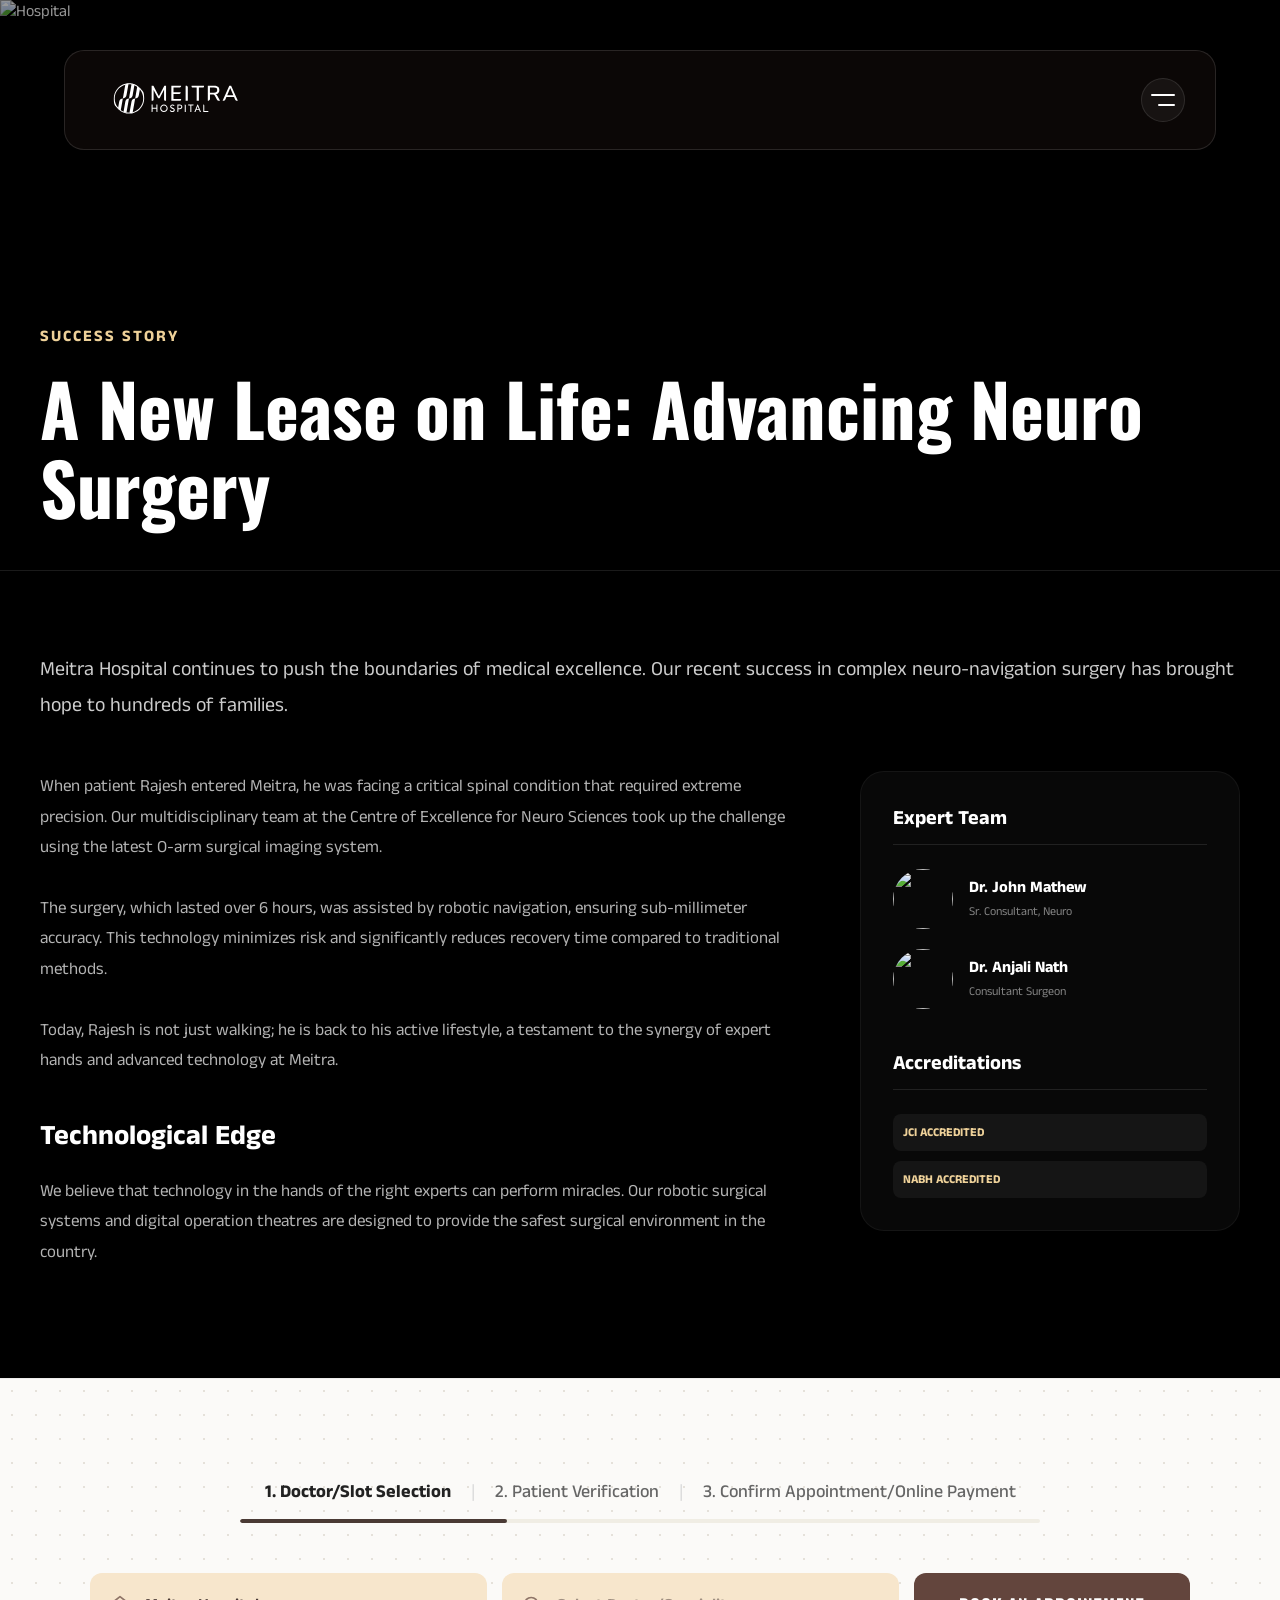
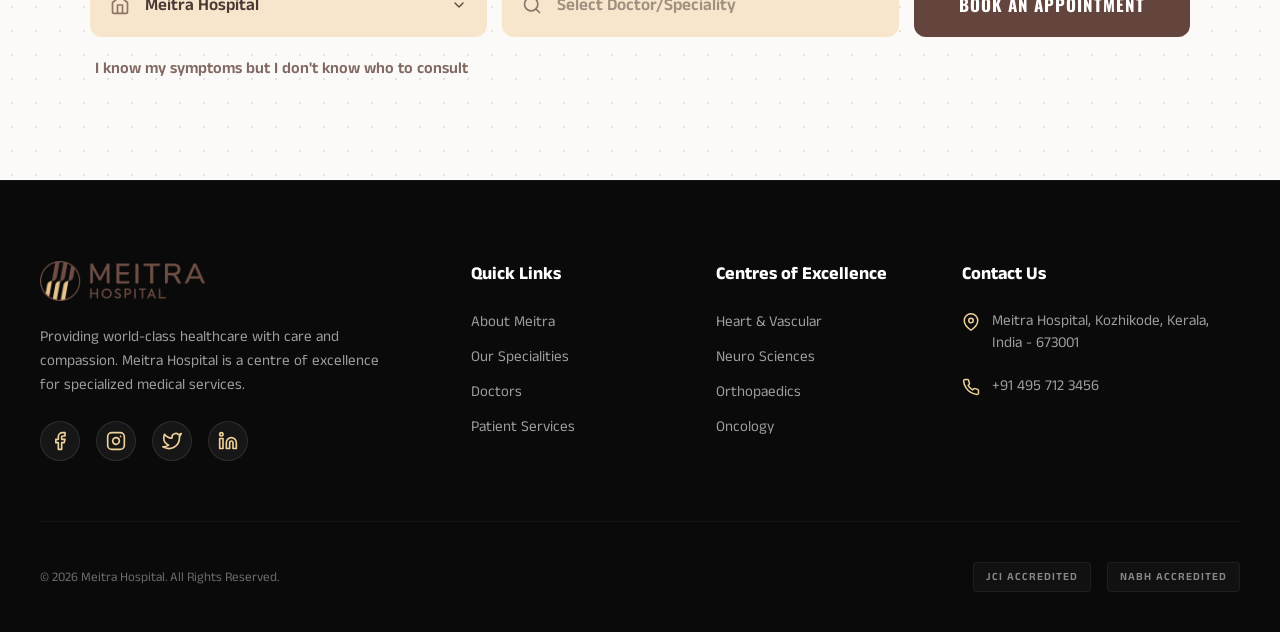
==== commit b921a90b: "updates" ====
--- a/article.html
+++ b/article.html
@@ -391,7 +391,7 @@
             <div class="logo">
                 <a href="index.html" class="logo-link">
 
-                    <svg width="120" viewBox="0 0 906 329" fill="none" xmlns="http://www.w3.org/2000/svg"
+                    <svg viewBox="0 0 906 329" fill="none" xmlns="http://www.w3.org/2000/svg"
                         class="main-logo-svg">
                         <path
                             d="M254.6 100L247.8 138.1C246 148.1 237.4 155.3 227.3 155.3L239.5 86.7C240.7 87.6 241.9 88.4 243.1 89.4C247.3 92.6 251.1 96.2 254.6 100.1"
--- a/style.css
+++ b/style.css
@@ -876,6 +876,17 @@
     gap: 12px;
 }
 
+.main-logo-svg {
+    width: 160px;
+    height: auto;
+    display: block;
+    transition: transform 0.3s ease;
+}
+
+.logo-link:hover .main-logo-svg {
+    transform: scale(1.02);
+}
+
 .logo-text-brand {
     font-size: 24px;
     /* Increased from 20px */
@@ -892,8 +903,7 @@
 
 
 .menu-btn {
-    position: absolute;
-    right: 12px;
+    position: relative;
     background: rgba(255, 255, 255, 0.05);
     border-radius: 50%;
     width: 44px;
@@ -1541,7 +1551,11 @@
     }
 
     .logo {
-        height: 42px;
+        height: auto;
+    }
+
+    .main-logo-svg {
+        width: 130px;
     }
 
     .menu-text {
@@ -1549,7 +1563,8 @@
     }
 
     .menu-btn {
-        right: 15px;
+        position: relative;
+        right: auto;
         background: transparent;
         border: none;
         width: 32px;
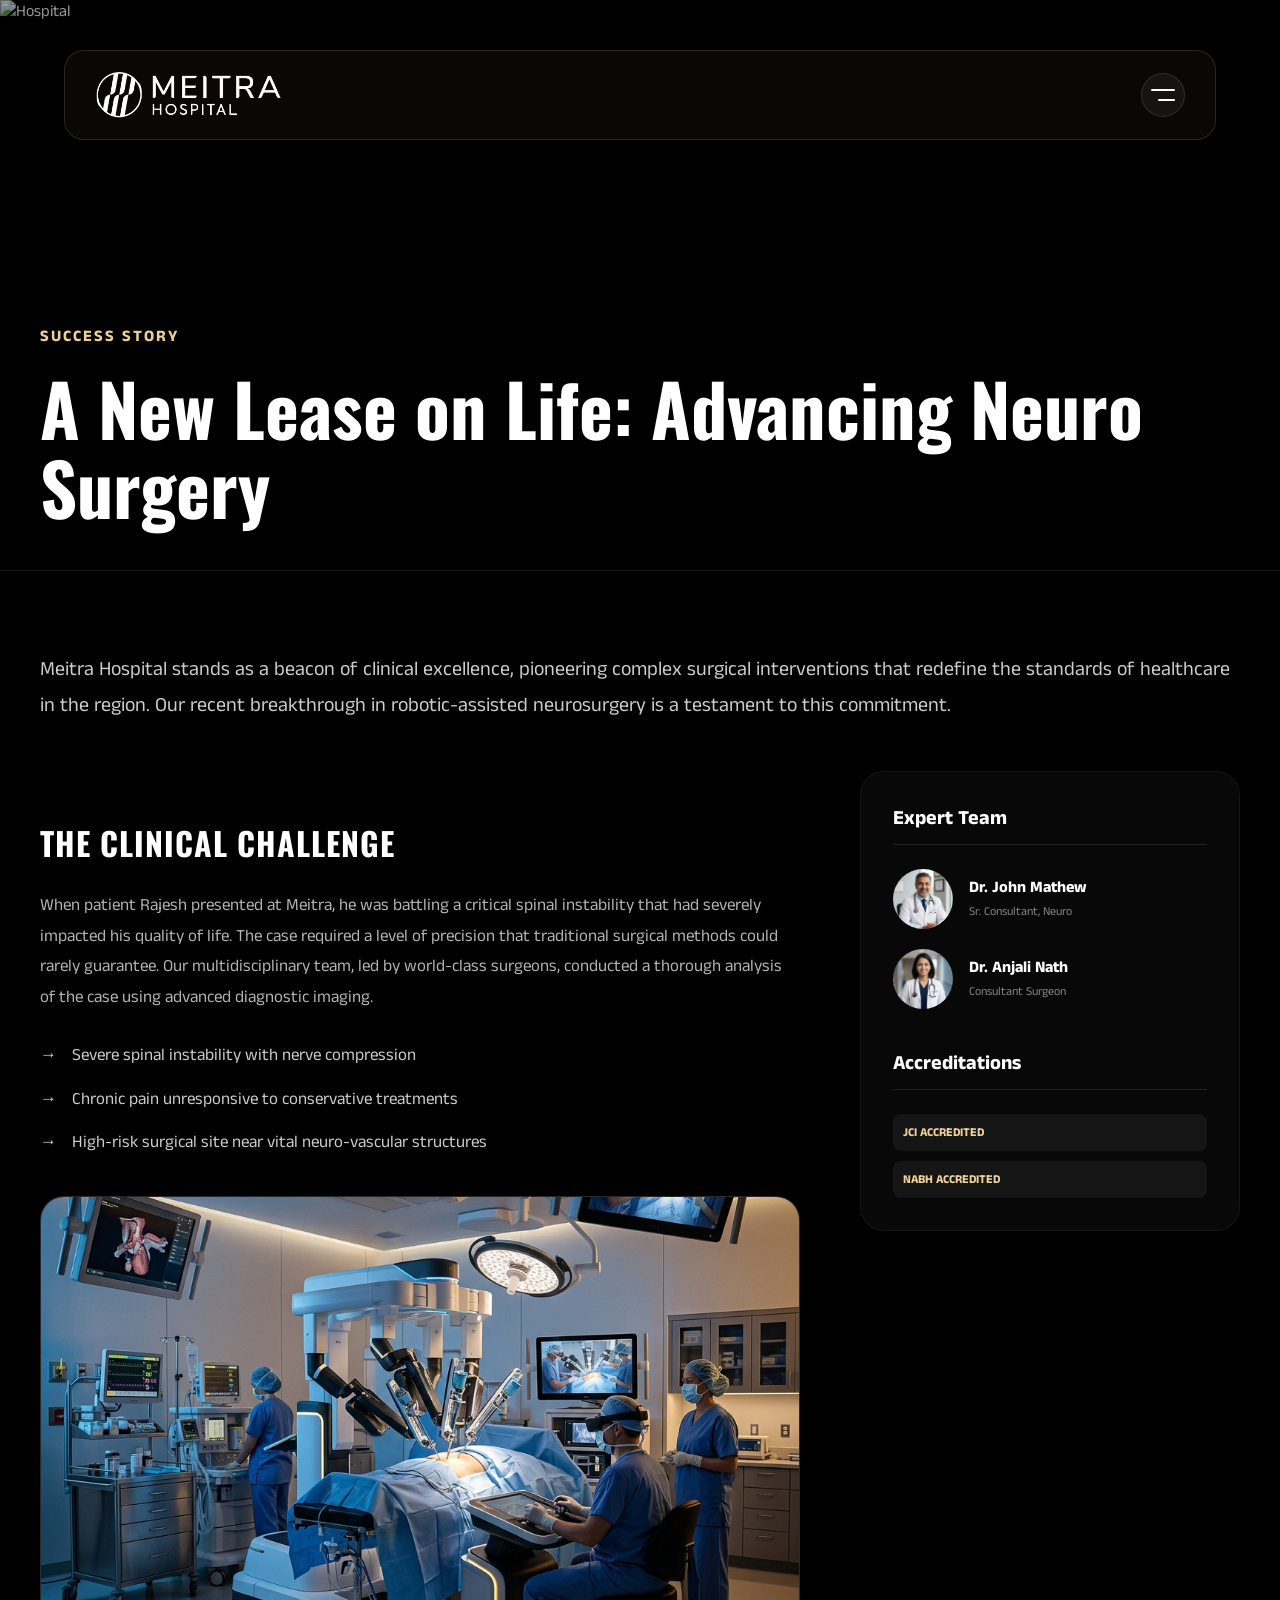
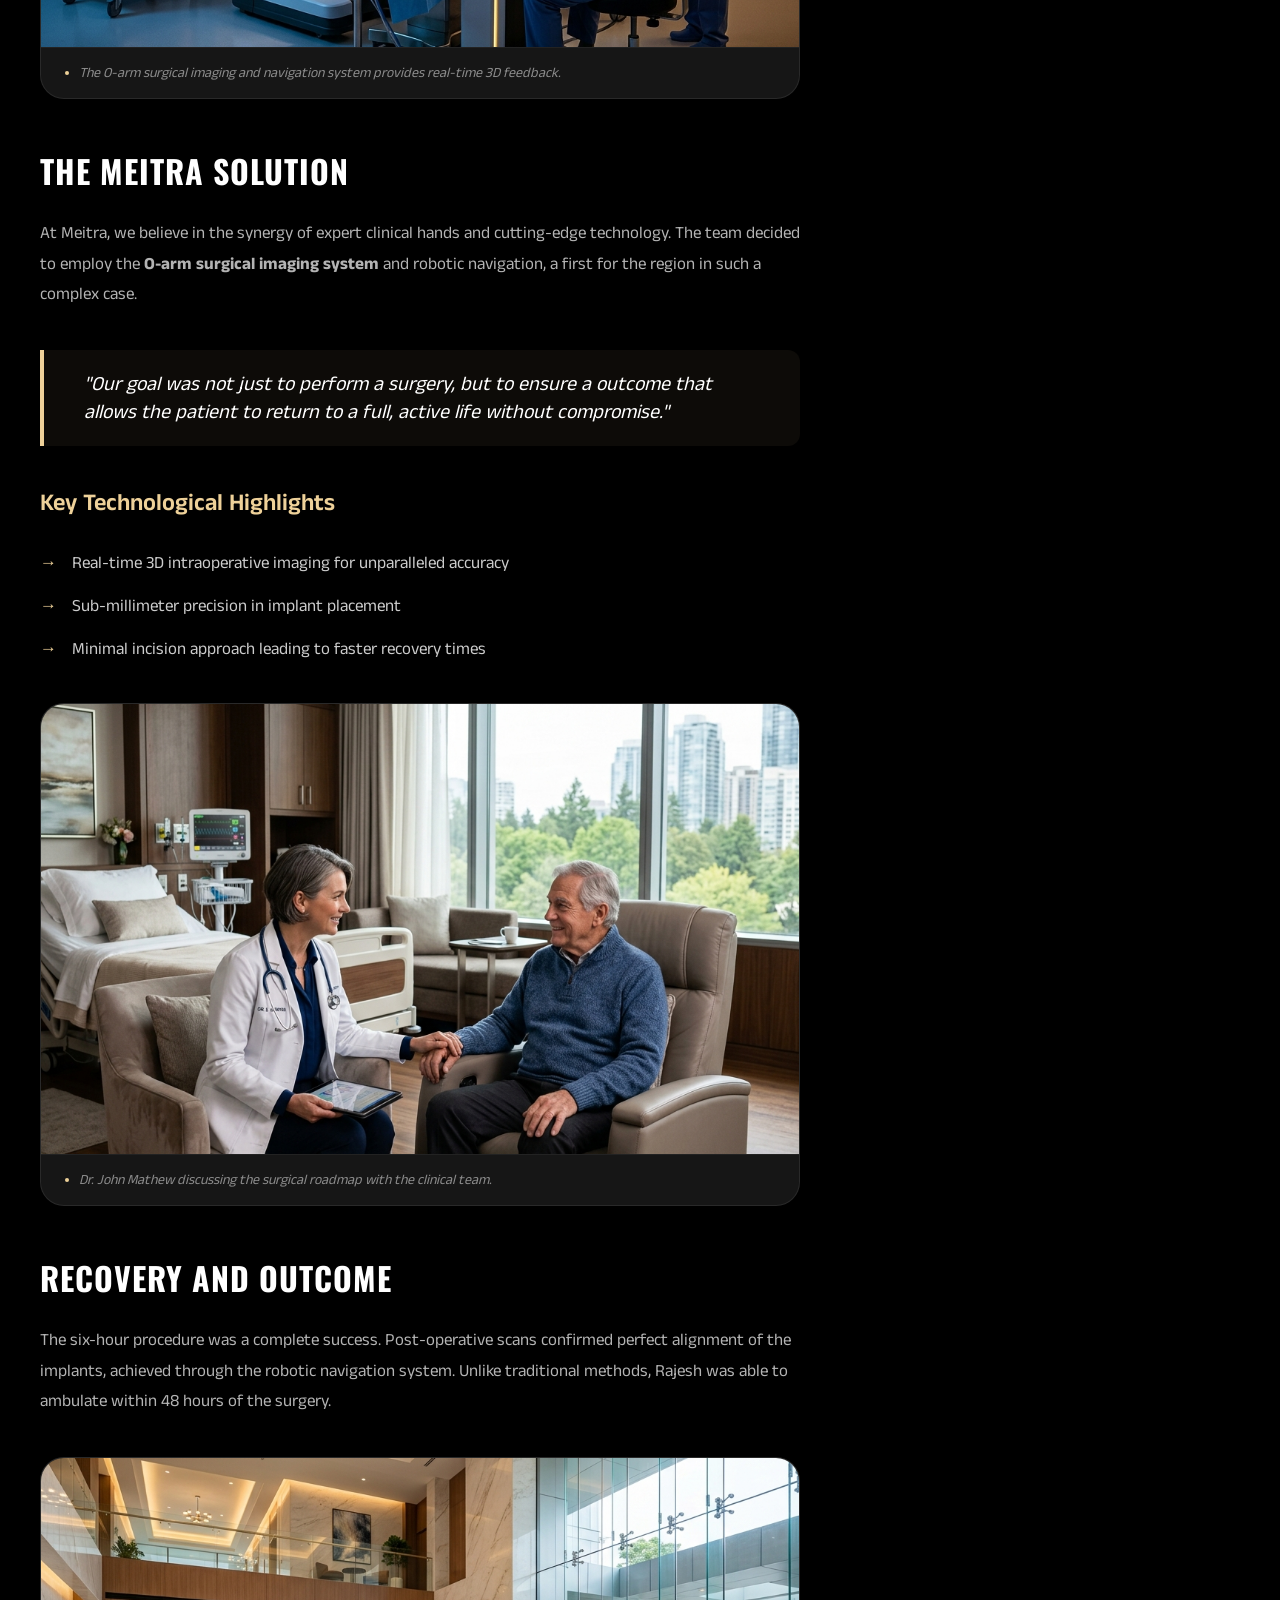
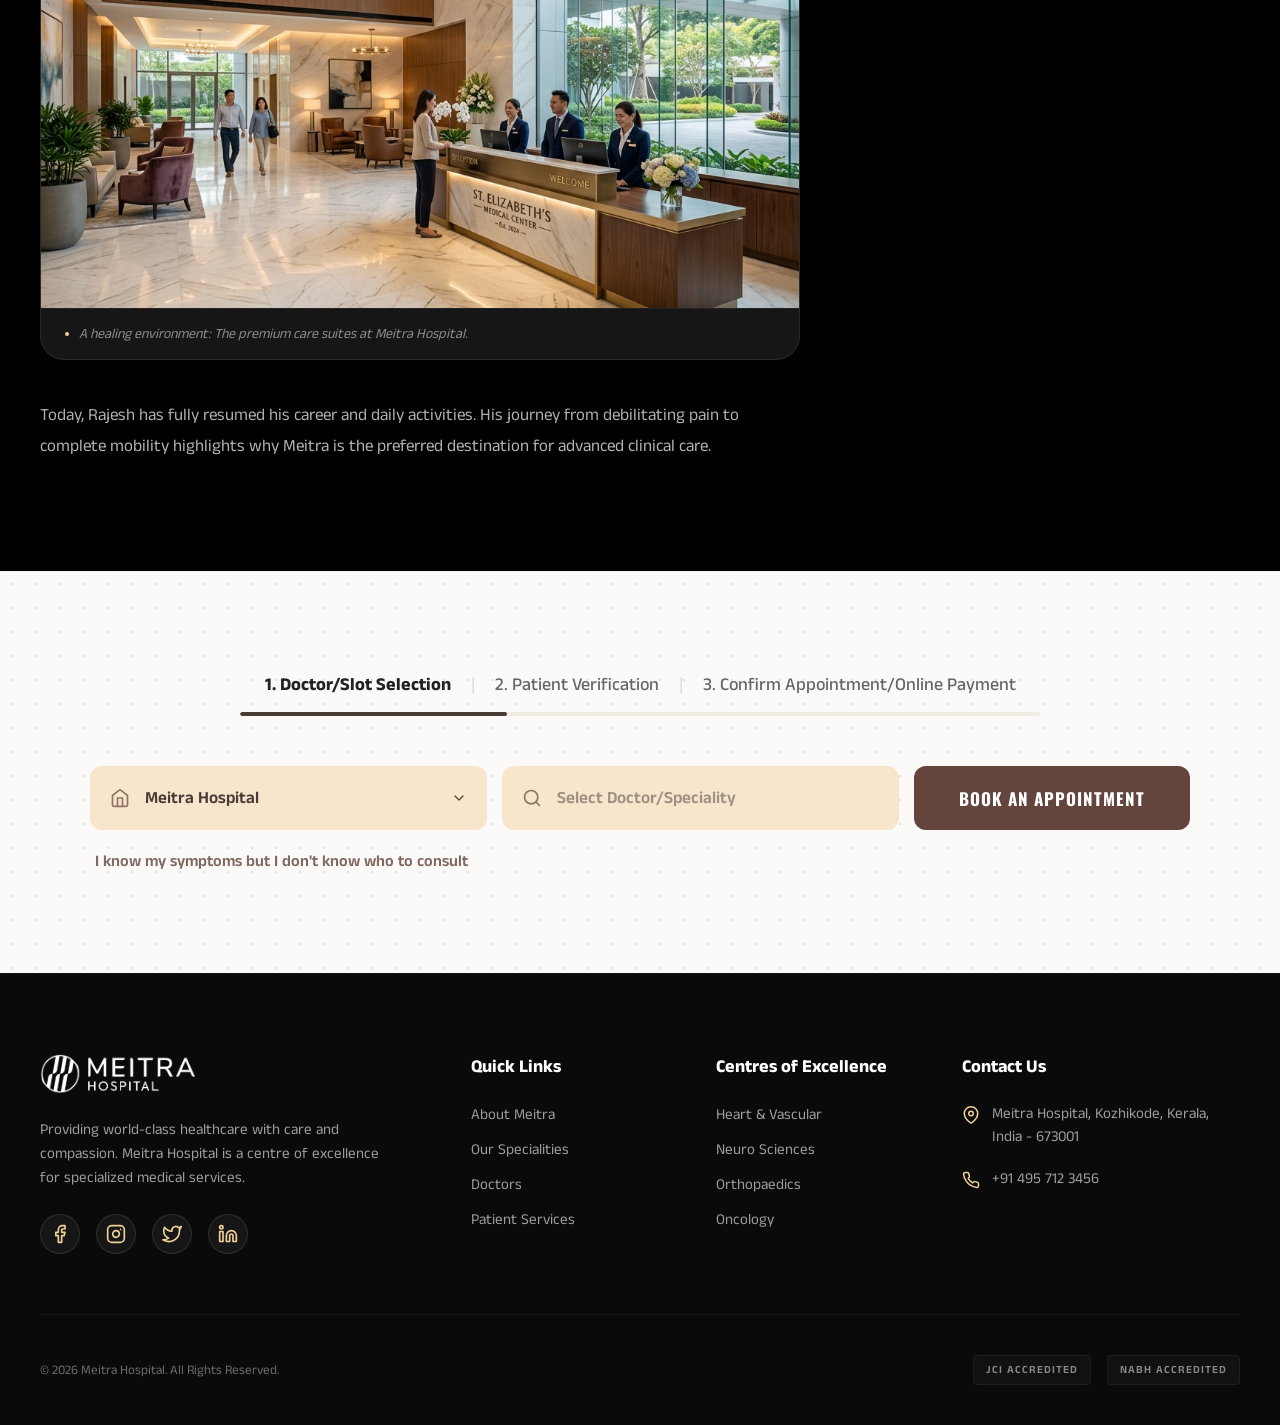
==== commit 1c6edd95: "updates" ====
--- a/article.html
+++ b/article.html
@@ -4,6 +4,7 @@
     <meta charset="UTF-8">
     <meta name="viewport" content="width=device-width, initial-scale=1.0">
     <title>Patient Success Story | Meitra Hospital</title>
+    <link rel="icon" type="image/png" href="assets/logo.png">
     
     <!-- Fonts -->
     <link rel="preconnect" href="https://fonts.googleapis.com">
@@ -173,11 +174,114 @@
             }
         }
 
+        .story-text h2 {
+            font-size: 32px;
+            font-weight: 700;
+            margin: 48px 0 24px;
+            color: #fff;
+            font-family: 'Oswald', sans-serif;
+            text-transform: uppercase;
+            letter-spacing: 1px;
+        }
+
+        .story-text h3 {
+            font-size: 24px;
+            font-weight: 600;
+            margin: 32px 0 16px;
+            color: #eed199;
+        }
+
         .story-text p {
             margin-bottom: 30px;
             font-size: 17px;
             line-height: 1.8;
             color: rgba(255,255,255,0.7);
+        }
+
+        .highlight-list {
+            list-style: none;
+            padding: 0;
+            margin: 30px 0;
+        }
+
+        .highlight-list li {
+            position: relative;
+            padding-left: 32px;
+            margin-bottom: 16px;
+            font-size: 17px;
+            color: rgba(255,255,255,0.8);
+            line-height: 1.6;
+        }
+
+        .highlight-list li::before {
+            content: '→';
+            position: absolute;
+            left: 0;
+            color: #eed199;
+            font-weight: 700;
+        }
+
+        .quote-block {
+            border-left: 4px solid #eed199;
+            padding: 20px 40px;
+            margin: 40px 0;
+            background: rgba(238, 209, 153, 0.05);
+            font-style: italic;
+            font-size: 20px;
+            color: #fff;
+            border-radius: 0 12px 12px 0;
+        }
+
+        /* Article Image Styles */
+        .article-image-container {
+            margin: 40px 0;
+            border-radius: 24px;
+            overflow: hidden;
+            box-shadow: 0 20px 40px rgba(0,0,0,0.4);
+            border: 1px solid rgba(255,255,255,0.1);
+            background: #111;
+            position: relative;
+            z-index: 1;
+            transform: translateZ(0);
+        }
+
+        .article-image-container figure {
+            margin: 0;
+            padding: 0;
+            width: 100%;
+        }
+
+        .article-image-container img {
+            width: 100%;
+            height: 450px;
+            object-fit: cover;
+            display: block;
+        }
+
+        @media (max-width: 768px) {
+            .article-image-container img {
+                height: 300px;
+            }
+        }
+
+        .article-image-caption {
+            padding: 15px 24px;
+            background: rgba(255,255,255,0.02);
+            font-size: 14px;
+            color: rgba(255,255,255,0.5);
+            border-top: 1px solid rgba(255,255,255,0.05);
+            font-style: italic;
+            display: flex;
+            align-items: center;
+            gap: 10px;
+        }
+
+        .article-image-caption::before {
+            content: '';
+            width: 4px;
+            height: 4px;
+            background: #eed199;
+            border-radius: 50%;
         }
 
         .doctor-sidebar {
@@ -391,74 +495,10 @@
             <div class="logo">
                 <a href="index.html" class="logo-link">
 
-                    <svg viewBox="0 0 906 329" fill="none" xmlns="http://www.w3.org/2000/svg"
-                        class="main-logo-svg">
-                        <path
-                            d="M254.6 100L247.8 138.1C246 148.1 237.4 155.3 227.3 155.3L239.5 86.7C240.7 87.6 241.9 88.4 243.1 89.4C247.3 92.6 251.1 96.2 254.6 100.1"
-                            fill="#FFFFFF" />
-                        <path
-                            d="M223.5 78.1L212.8 138.1C211 148.1 202.4 155.3 192.3 155.3L206.9 73.3C209.1 73.7 211.3 74.2 213.4 74.7C216.9 75.6 220.2 76.7 223.5 78"
-                            fill="#FFFFFF" />
-                        <path
-                            d="M189.9 72L178.2 138C176.4 148 167.8 155.2 157.7 155.2L172 74.5C174.7 73.8 177.5 73.3 180.3 72.9C183.5 72.4 186.7 72.1 189.9 72.1"
-                            fill="#FFFFFF" />
-                        <path
-                            d="M157.7 155.3L145.5 224.1C143.9 223 142.3 221.9 140.8 220.7C137 217.7 133.5 214.5 130.4 210.9L137.2 172.6C139 162.6 147.6 155.4 157.7 155.4"
-                            fill="#FFFFFF" />
-                        <path
-                            d="M192.4 155.3L177.8 237.3C175.2 236.9 172.7 236.3 170.2 235.6C167.1 234.8 164.1 233.8 161.2 232.6L171.9 172.5C173.7 162.5 182.3 155.3 192.4 155.3Z"
-                            fill="#FFFFFF" />
-                        <path
-                            d="M227.4 155.3L213 236C209.9 236.8 206.7 237.4 203.5 237.8C200.7 238.2 197.9 238.4 195 238.5L206.8 172.5C208.6 162.5 217.2 155.3 227.3 155.3"
-                            fill="#FFFFFF" />
-                        <path
-                            d="M258.7 100.5C258 99.7 257.4 98.9 256.7 98.2C253.1 94.1 249.1 90.4 244.9 87.2C243.6 86.2 242.4 85.3 241.2 84.5C237.7 82.1 233.9 79.9 230.1 78C228.3 77.1 226.4 76.3 224.7 75.6C221.3 74.2 217.8 73.1 214.3 72.1C212.1 71.5 209.8 71 207.6 70.6C204.3 70 201 69.6 197.7 69.4C195.3 69.2 192.7 69.2 190 69.3C186.7 69.3 183.3 69.7 180 70.2C177.1 70.6 174.3 71.2 171.5 71.9C133.2 81.5 106.5 115.8 106.5 155.3C106.5 194.8 113.2 193.9 125.4 209.1C126.3 210.3 127.4 211.5 128.4 212.7C131.7 216.4 135.3 219.8 139.2 222.8C140.8 224.1 142.4 225.3 144 226.3C147.2 228.5 150.5 230.5 154 232.2C156.2 233.3 158.4 234.3 160.5 235.1C163.5 236.3 166.7 237.4 169.8 238.2C172.3 238.9 175 239.5 177.7 240C180.6 240.5 183.5 240.9 186.4 241C188.3 241.2 190.4 241.2 192.5 241.2C194.6 241.2 194.4 241.2 195.3 241.2C198.2 241.2 201.2 240.9 204 240.5C207.3 240.1 210.6 239.4 213.8 238.6C251.9 228.9 278.5 194.6 278.5 155.3C278.5 116 271.5 115.9 258.8 100.5M272.9 155.3C272.9 192.2 248 224.2 212.3 233.3C209.3 234.1 206.2 234.7 203.1 235.1C200.4 235.5 197.7 235.7 194.9 235.8C192.2 235.9 189.4 235.8 186.6 235.6C183.8 235.4 181.1 235.1 178.4 234.6C175.8 234.2 173.4 233.6 171 233C168.1 232.2 165.1 231.2 162.3 230.1C160.3 229.3 158.3 228.4 156.2 227.3C152.9 225.7 149.8 223.8 146.8 221.8C145.3 220.8 143.8 219.7 142.3 218.5C138.7 215.6 135.3 212.5 132.2 209C131.2 207.9 130.2 206.8 129.4 205.6C117.8 191.2 111.7 173.8 111.7 155.3C111.7 118.3 136.7 86.2 172.6 77.2C175.2 76.5 177.9 76 180.6 75.6C183.6 75.1 186.8 74.9 189.9 74.8C190.7 74.8 191.5 74.8 192.3 74.8C194 74.8 195.6 74.8 197.1 75C200.2 75.2 203.3 75.5 206.4 76.1C208.5 76.5 210.6 76.9 212.7 77.5C216 78.4 219.3 79.5 222.5 80.7C224.1 81.4 225.8 82.1 227.6 82.9C231.2 84.7 234.7 86.7 238 89C239.1 89.8 240.3 90.6 241.5 91.6C245.5 94.7 249.2 98.1 252.6 102C253.2 102.7 253.9 103.4 254.5 104.2C266.4 118.6 272.9 136.8 272.9 155.5"
-                            fill="#FFFFFF" />
-                        <path
-                            d="M392.4 83H402.3V168.6H398.8C394.5 168.6 391.1 165.1 391.1 160.8V106.6C391.2 106.6 365.8 154.8 365.8 154.8H357.3L331.8 107.2V160.8C331.9 165.1 328.4 168.6 324.2 168.6H320.7V83H330.7L361.7 142.3L392.5 83H392.4Z"
-                            fill="#FFFFFF" />
-                        <path
-                            d="M432.3 168.6V83H487.7V85.2C487.7 89.5 484.2 93 479.9 93H444.5V120H485.3V122.4C485.3 126.7 481.8 130.3 477.5 130.3H444.5V158.6H487.7V160.8C487.7 165.1 484.2 168.6 479.9 168.6H432.3Z"
-                            fill="#FFFFFF" />
-                        <path d="M513.1 168.6V83H517.3C521.9 83 525.6 86.7 525.6 91.3V168.6H513.1Z" fill="#FFFFFF" />
-                        <path
-                            d="M575.7 168.6V93.4H553C549.6 93.4 546.9 90.7 546.9 87.3V82.9H617.2V87.7C617.2 90.8 614.7 93.4 611.5 93.4H588.3V168.6H575.7Z"
-                            fill="#FFFFFF" />
-                        <path
-                            d="M707.9 168.6H699.2C696 168.6 693.1 166.9 691.7 164.1L679.6 141.2C678 138.3 676.1 136.2 673.9 135.1C671.7 133.9 668.8 133.3 665.1 133.3H651.1V160.1C651.1 164.8 642.6 168.6 642.6 168.6H638.8V83H675.1C684.5 83 691.7 85.1 696.7 89.3C701.7 93.5 704.1 99.7 704.1 107.8C704.1 115.9 702.3 119.7 698.6 124C694.9 128.2 689.7 130.9 682.9 132C687.1 133.3 690.6 136.5 693.3 141.5L708 168.7L707.9 168.6ZM673.5 123.2C679.8 123.2 684.5 122 687.5 119.5C690.5 117 692 113.2 692 108C692 102.8 690.5 99 687.5 96.6C684.5 94.2 679.8 93 673.5 93H650.9V123.1H673.5V123.2Z"
-                            fill="#FFFFFF" />
-                        <path
-                            d="M793.3 161.1L787.4 147.5H744.2L738.3 161.1C736.3 165.6 731.9 168.6 726.9 168.6H722.5L760.5 83H770.9L808.9 168.6H804.6C799.7 168.6 795.2 165.7 793.2 161.1M748.5 137.5H783.2L765.9 96.9L748.5 137.5Z"
-                            fill="#FFFFFF" />
-                        <path
-                            d="M320.4 232.5V189.9H326.2V207.9H347.6V189.9H353.4V232.5H352.7C349.9 232.5 347.7 230.3 347.7 227.5V213.4H326.3V227.5C326.3 230.3 324 232.5 321.3 232.5H320.5H320.4Z"
-                            fill="#FFFFFF" />
-                        <path
-                            d="M375.2 196.2C379.4 192 384.4 189.9 390.2 189.9C396 189.9 401.1 192 405.2 196.2C409.4 200.4 411.5 205.4 411.5 211.2C411.5 217 409.4 222.1 405.2 226.2C401 230.3 396 232.4 390 232.4C384 232.4 379 230.4 375 226.3C370.9 222.2 368.9 217.3 368.9 211.4C368.9 205.5 371 200.3 375.1 196.1M401.2 200.1C398.2 197.1 394.6 195.6 390.3 195.6C386 195.6 382.4 197.1 379.5 200.2C376.5 203.2 375 206.9 375 211.4C375 215.9 376.5 219.5 379.4 222.5C382.3 225.5 385.9 227 390.3 227C394.7 227 398.3 225.5 401.2 222.5C404.2 219.5 405.7 215.8 405.7 211.4C405.7 207 404.2 203.2 401.2 200.2"
-                            fill="#FFFFFF" />
-                        <path
-                            d="M423.1 223.8H423.3C425.3 222 428.2 222.2 430.1 224.1C432.2 226.1 434.8 227.1 437.6 227.1C442.4 227.1 445.4 224.3 445.4 220.6C445.4 216.9 443.9 217 441 215.4C440.3 215 438.8 214.3 436.6 213.3C434.5 212.3 432.9 211.5 431.8 210.9C427.5 208.2 425.4 205.5 425.4 201.5C425.4 197.5 426.5 195.5 428.9 193.3C431.3 191.1 434.4 190 438.2 190C442 190 447.7 192.1 450.7 196.3L450.3 196.7C448.5 198.4 445.9 198.5 443.9 197.1C442.2 196 440.4 195.4 438.3 195.4C434.4 195.4 431.6 197.7 431.6 201.2C431.6 204.7 432.8 204.5 435.2 205.9C436 206.4 437.6 207.2 440.2 208.4C442.8 209.6 444.6 210.5 445.6 211.1C449.7 213.6 451.8 216.2 451.8 220.3C451.8 224.4 450.5 226.9 447.8 229.1C445.1 231.3 441.8 232.5 437.8 232.5C431.6 232.5 426 229.4 423.3 223.7"
-                            fill="#FFFFFF" />
-                        <path
-                            d="M480.6 189.9C485.1 189.9 488.5 191.2 490.9 193.8C493.3 196.4 494.4 199.5 494.4 203C494.4 206.5 493.2 209.7 490.7 212.3C488.2 214.8 484.7 216.1 480.1 216.1H472.1V227.4C472.1 230.2 469.9 232.4 467.1 232.4H466.4V189.8H480.6V189.9ZM480.2 210.9C485.7 210.9 488.6 207.3 488.6 203C488.6 198.7 485.8 195.4 480.9 195.4H472.1V210.9H480.2Z"
-                            fill="#FFFFFF" />
-                        <path d="M508.4 189.9H509.1C511.9 189.9 514.1 192.1 514.1 194.9V232.5H508.3V189.9H508.4Z"
-                            fill="#FFFFFF" />
-                        <path
-                            d="M539.8 195.5H532.2C529.4 195.5 527.2 193.3 527.2 190.5V189.9H558.2V190.5C558.2 193.3 556 195.5 553.2 195.5H545.6V232.5H539.8V195.5Z"
-                            fill="#FFFFFF" />
-                        <path
-                            d="M592.6 229.3L589.5 221.4H573.3L570.2 229.3C569.4 231.2 567.6 232.5 565.5 232.5H562.7L579.9 189.9H583L600.1 232.5H597.3C595.2 232.5 593.4 231.2 592.6 229.3ZM581.4 200L575.2 216.1H587.5L581.4 200Z"
-                            fill="#FFFFFF" />
-                        <path
-                            d="M613.1 232.5V189.9H613.8C616.6 189.9 618.8 192.1 618.8 194.9V226.9H641.7V232.5H613H613.1Z"
-                            fill="#FFFFFF" />
-                    </svg>
+                    <img src="assets/logo.png" alt="Meitra Logo" class="main-logo-img">
 
                 </a>
             </div>
-
-
 
             <button class="menu-btn" id="menu-toggle">
                 <div class="hamburger">
@@ -507,30 +547,72 @@
 
     <main class="article-main-content">
         <div class="article-intro-text">
-            Meitra Hospital continues to push the boundaries of medical excellence. Our recent success in complex neuro-navigation surgery has brought hope to hundreds of families.
+            Meitra Hospital stands as a beacon of clinical excellence, pioneering complex surgical interventions that redefine the standards of healthcare in the region. Our recent breakthrough in robotic-assisted neurosurgery is a testament to this commitment.
         </div>
 
         <div class="content-grid">
             <div class="story-text">
-                <p>When patient Rajesh entered Meitra, he was facing a critical spinal condition that required extreme precision. Our multidisciplinary team at the Centre of Excellence for Neuro Sciences took up the challenge using the latest O-arm surgical imaging system.</p>
-                <p>The surgery, which lasted over 6 hours, was assisted by robotic navigation, ensuring sub-millimeter accuracy. This technology minimizes risk and significantly reduces recovery time compared to traditional methods.</p>
-                <p>Today, Rajesh is not just walking; he is back to his active lifestyle, a testament to the synergy of expert hands and advanced technology at Meitra.</p>
+                <h2>The Clinical Challenge</h2>
+                <p>When patient Rajesh presented at Meitra, he was battling a critical spinal instability that had severely impacted his quality of life. The case required a level of precision that traditional surgical methods could rarely guarantee. Our multidisciplinary team, led by world-class surgeons, conducted a thorough analysis of the case using advanced diagnostic imaging.</p>
                 
-                <h3 style="margin-top: 40px; margin-bottom: 20px; font-size: 28px;">Technological Edge</h3>
-                <p>We believe that technology in the hands of the right experts can perform miracles. Our robotic surgical systems and digital operation theatres are designed to provide the safest surgical environment in the country.</p>
+                <ul class="highlight-list">
+                    <li>Severe spinal instability with nerve compression</li>
+                    <li>Chronic pain unresponsive to conservative treatments</li>
+                    <li>High-risk surgical site near vital neuro-vascular structures</li>
+                </ul>
+
+                <div class="article-image-container">
+                    <figure>
+                        <img src="assets/surgical_robot.png" alt="Surgical Robotic System">
+                    </figure>
+                    <div class="article-image-caption">The O-arm surgical imaging and navigation system provides real-time 3D feedback.</div>
+                </div>
+
+                <h2>The Meitra Solution</h2>
+                <p>At Meitra, we believe in the synergy of expert clinical hands and cutting-edge technology. The team decided to employ the <strong>O-arm surgical imaging system</strong> and robotic navigation, a first for the region in such a complex case.</p>
+                
+                <div class="quote-block">
+                    "Our goal was not just to perform a surgery, but to ensure a outcome that allows the patient to return to a full, active life without compromise."
+                </div>
+
+                <h3>Key Technological Highlights</h3>
+                <ul class="highlight-list">
+                    <li>Real-time 3D intraoperative imaging for unparalleled accuracy</li>
+                    <li>Sub-millimeter precision in implant placement</li>
+                    <li>Minimal incision approach leading to faster recovery times</li>
+                </ul>
+                
+                <div class="article-image-container">
+                    <figure>
+                        <img src="assets/doctor_consult.png" alt="Doctor Consultation">
+                    </figure>
+                    <div class="article-image-caption">Dr. John Mathew discussing the surgical roadmap with the clinical team.</div>
+                </div>
+
+                <h2>Recovery and Outcome</h2>
+                <p>The six-hour procedure was a complete success. Post-operative scans confirmed perfect alignment of the implants, achieved through the robotic navigation system. Unlike traditional methods, Rajesh was able to ambulate within 48 hours of the surgery.</p>
+                
+                <div class="article-image-container">
+                    <figure>
+                        <img src="assets/lobby.png" alt="Meitra Hospital Lobby">
+                    </figure>
+                    <div class="article-image-caption">A healing environment: The premium care suites at Meitra Hospital.</div>
+                </div>
+
+                <p>Today, Rajesh has fully resumed his career and daily activities. His journey from debilitating pain to complete mobility highlights why Meitra is the preferred destination for advanced clinical care.</p>
             </div>
 
             <div class="doctor-sidebar">
                 <h4 class="sidebar-title">Expert Team</h4>
                 <div class="mini-doc-card">
-                    <img src="https://images.unsplash.com/photo-1612349317150-e413f6a5b16d?q=80&w=200&auto=format&fit=crop" class="mini-doc-img">
+                    <img src="assets/dr_john.png" class="mini-doc-img">
                     <div class="mini-doc-info">
                         <h5>Dr. John Mathew</h5>
                         <span>Sr. Consultant, Neuro</span>
                     </div>
                 </div>
                 <div class="mini-doc-card">
-                    <img src="https://images.unsplash.com/photo-1594824432258-2900a35eece6?q=80&w=200&auto=format&fit=crop" class="mini-doc-img">
+                    <img src="assets/dr_anjali.png" class="mini-doc-img">
                     <div class="mini-doc-info">
                         <h5>Dr. Anjali Nath</h5>
                         <span>Consultant Surgeon</span>
--- a/style.css
+++ b/style.css
@@ -184,6 +184,20 @@
     color: white;
     display: flex;
     align-items: center;
+}
+
+.badge-icon img {
+    width: 24px;
+    height: 24px;
+    object-fit: contain;
+}
+
+.badge-divider {
+    width: 1px;
+    height: 18px;
+    background: rgba(255, 255, 255, 0.25);
+    margin: 0 2px;
+    flex-shrink: 0;
 }
 
 .badge-text {
@@ -655,9 +669,15 @@
         padding: 12px 24px;
     }
 
-    .badge-icon svg {
-        width: 28px;
-        height: 28px;
+    .badge-icon svg,
+    .badge-icon img {
+        width: 32px;
+        height: 32px;
+    }
+
+    .badge-divider {
+        height: 24px;
+        margin: 0 6px;
     }
 
     .badge-title {
@@ -748,10 +768,7 @@
     }
 }
 
-.main-logo-svg {
-    height: 48px;
-    width: auto;
-}
+
 
 .coe-svg {
     height: 16px;
@@ -876,15 +893,15 @@
     gap: 12px;
 }
 
-.main-logo-svg {
-    width: 160px;
-    height: auto;
-    display: block;
+.main-logo-img {
+    height: 48px;
+    width: auto;
+    object-fit: contain;
     transition: transform 0.3s ease;
 }
 
-.logo-link:hover .main-logo-svg {
-    transform: scale(1.02);
+.logo-link:hover .main-logo-img {
+    transform: scale(1.05);
 }
 
 .logo-text-brand {
@@ -1558,6 +1575,10 @@
         width: 130px;
     }
 
+    .main-logo-img {
+        height: 32px;
+    }
+
     .menu-text {
         display: none;
     }
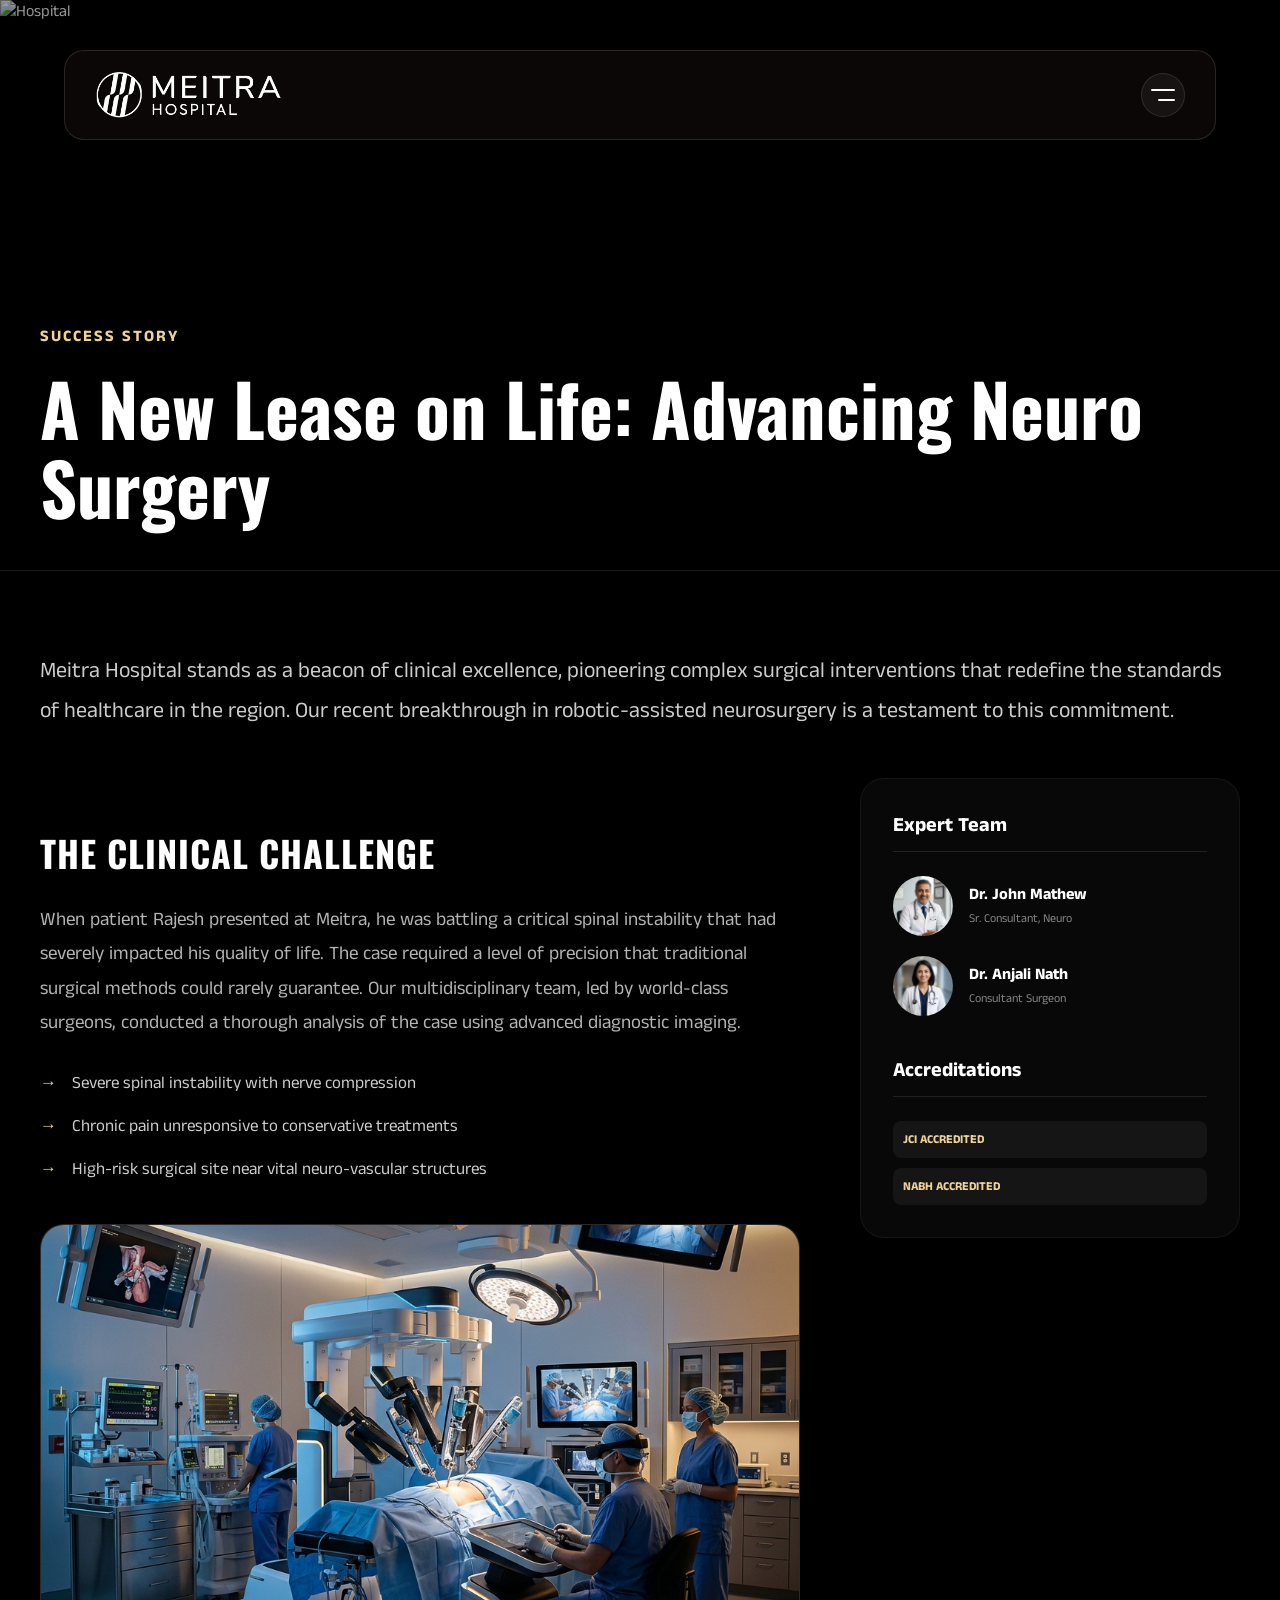
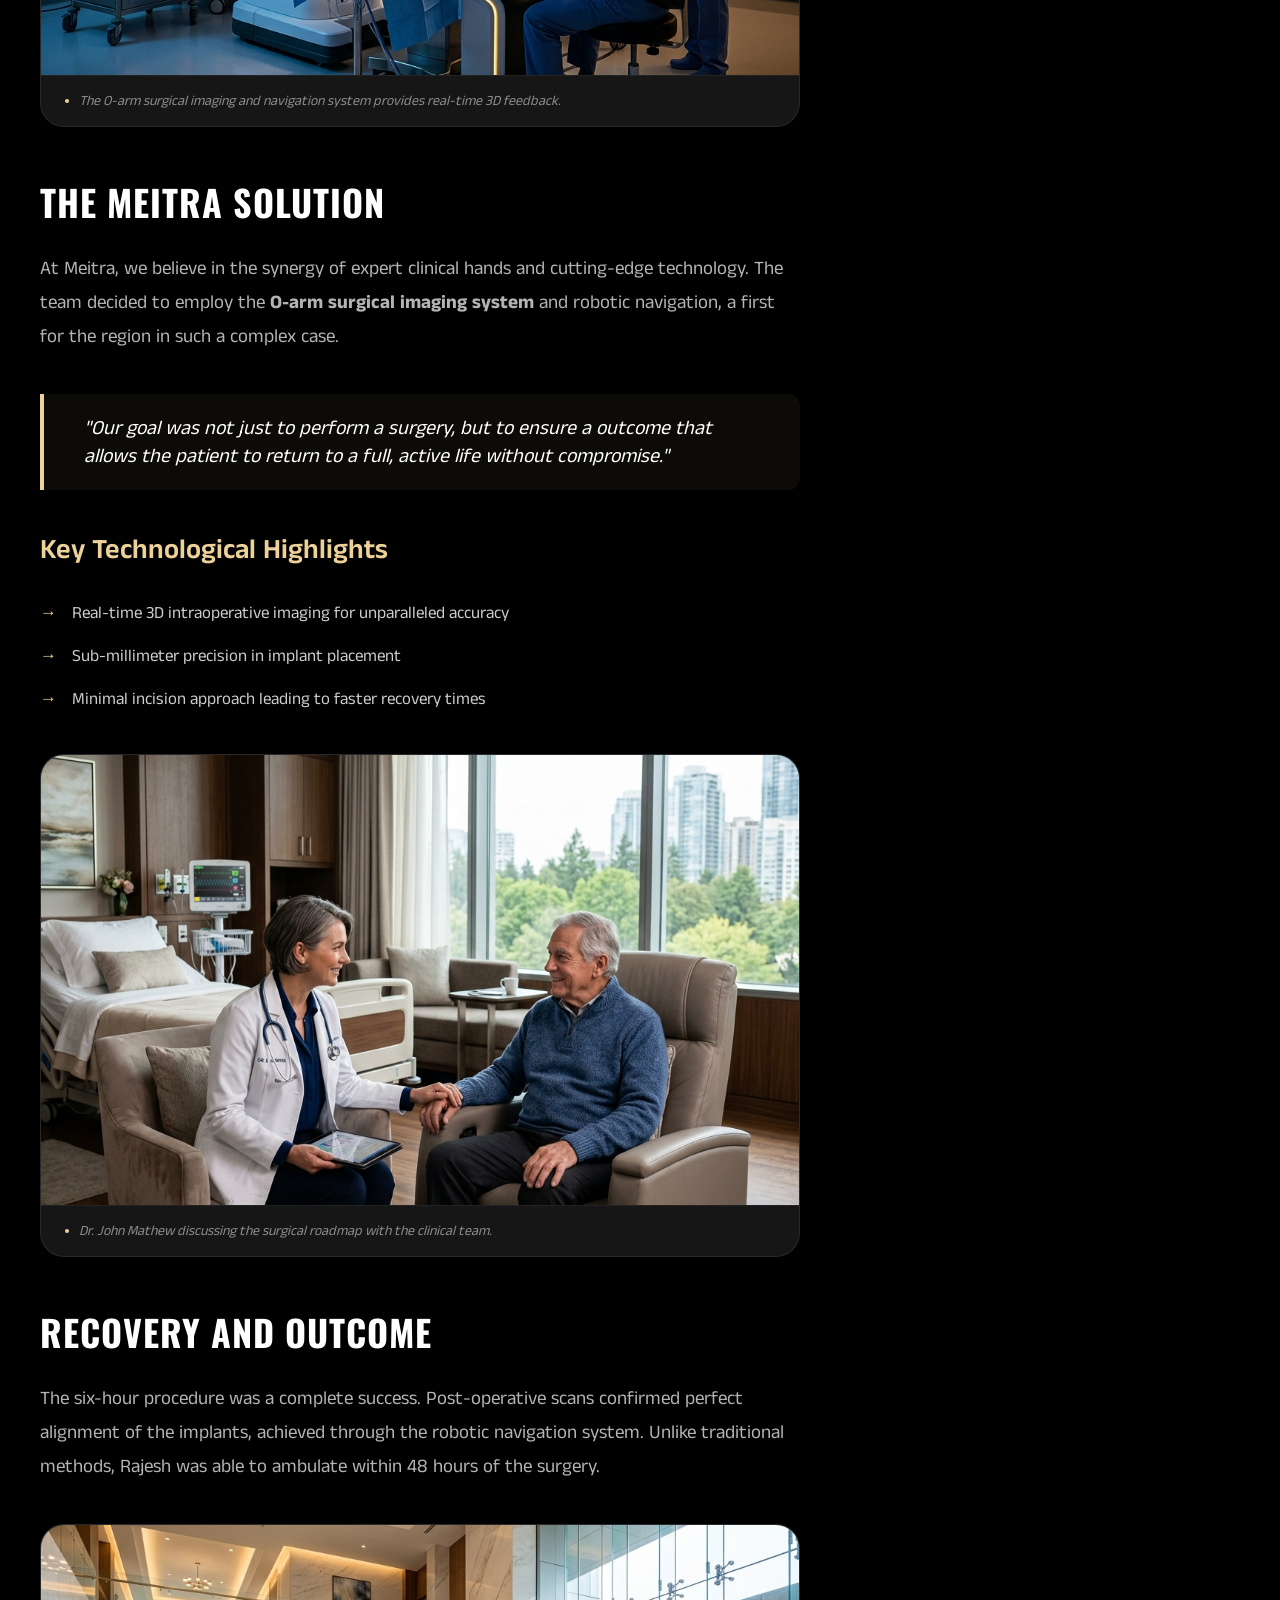
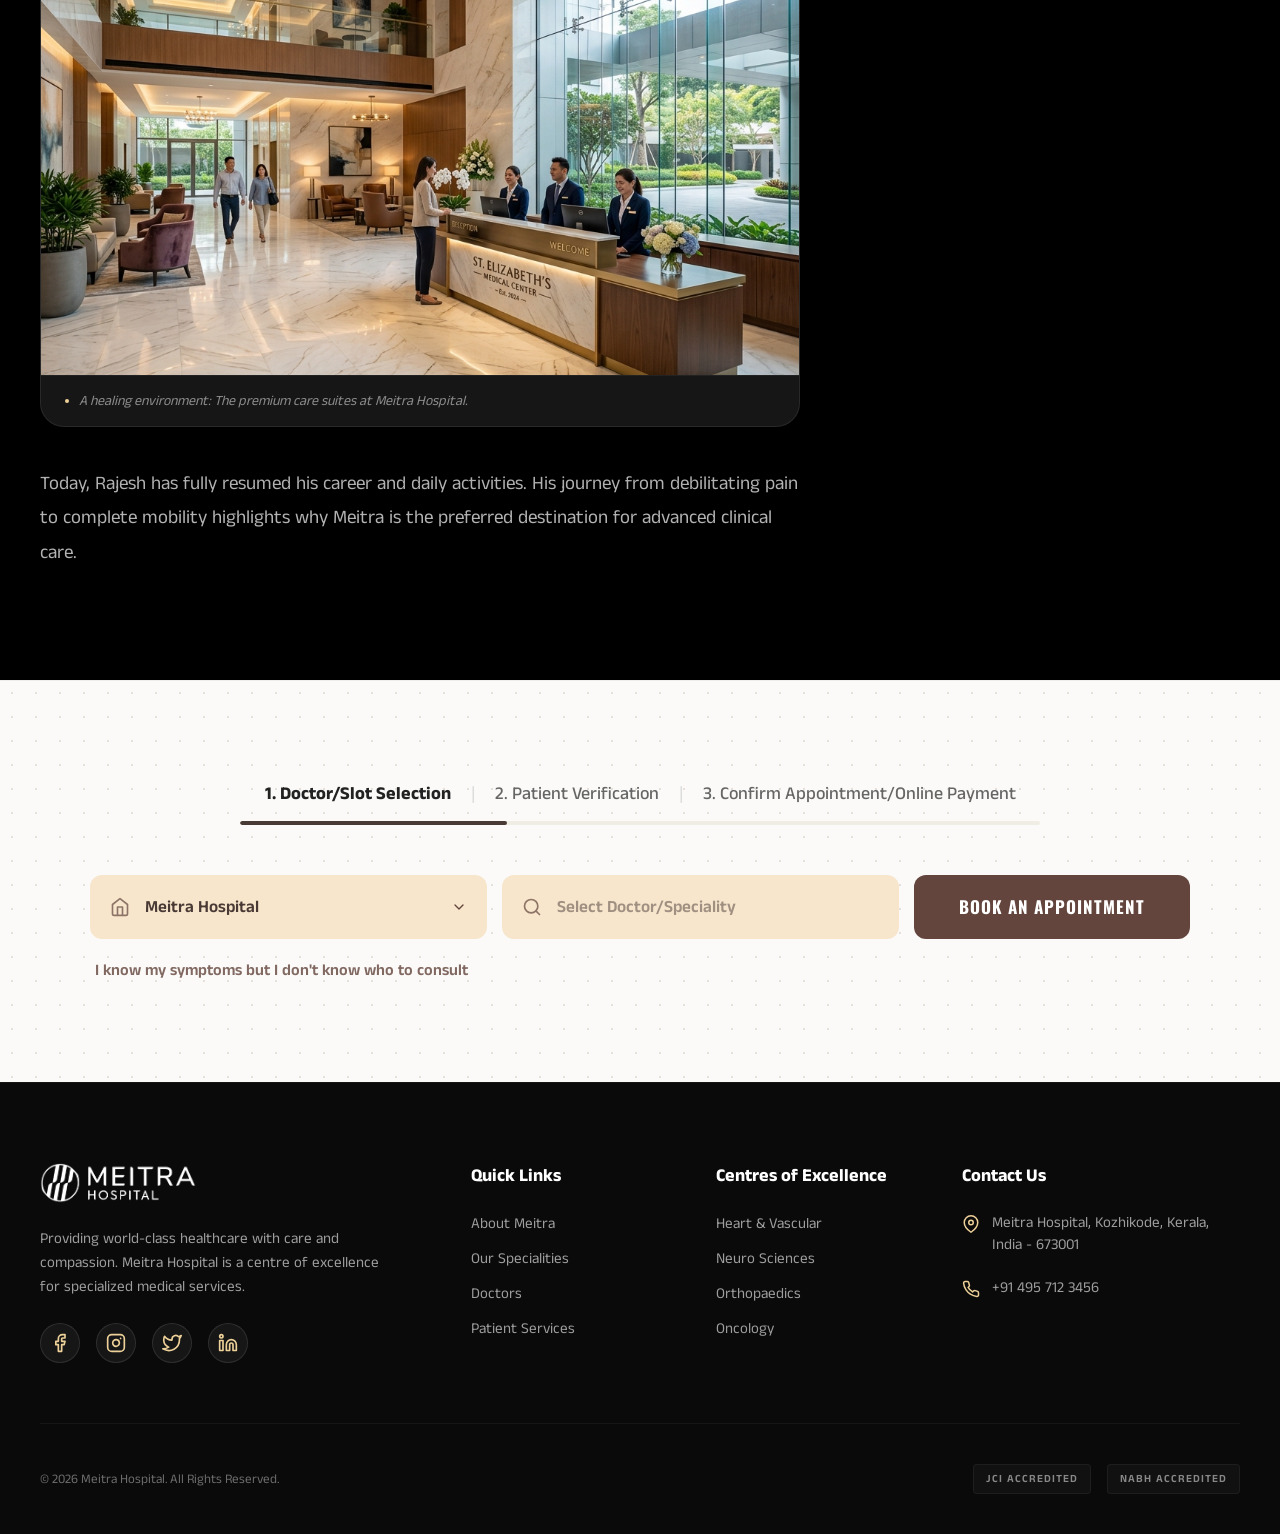
==== commit ccf3d095: "updates" ====
--- a/article.html
+++ b/article.html
@@ -9,7 +9,7 @@
     <!-- Fonts -->
     <link rel="preconnect" href="https://fonts.googleapis.com">
     <link rel="preconnect" href="https://fonts.gstatic.com" crossorigin>
-    <link href="https://fonts.googleapis.com/css2?family=Anek+Malayalam:wght@400;600;700;800&family=Oswald:wght@500;700&display=swap" rel="stylesheet">
+    <link href="https://fonts.googleapis.com/css2?family=Anek+Malayalam:wght@100..800&family=Oswald:wght@500;700&display=swap" rel="stylesheet">
     
     <!-- Custom CSS -->
     <link rel="stylesheet" href="style.css">
@@ -91,7 +91,7 @@
         }
 
         .article-intro-text {
-            font-size: 20px;
+            font-size: 22px;
             line-height: 1.8;
             color: rgba(255,255,255,0.8);
             margin-bottom: 48px;
@@ -175,7 +175,7 @@
         }
 
         .story-text h2 {
-            font-size: 32px;
+            font-size: 36px;
             font-weight: 700;
             margin: 48px 0 24px;
             color: #fff;
@@ -185,7 +185,7 @@
         }
 
         .story-text h3 {
-            font-size: 24px;
+            font-size: 28px;
             font-weight: 600;
             margin: 32px 0 16px;
             color: #eed199;
@@ -193,7 +193,7 @@
 
         .story-text p {
             margin-bottom: 30px;
-            font-size: 17px;
+            font-size: 19px;
             line-height: 1.8;
             color: rgba(255,255,255,0.7);
         }
--- a/style.css
+++ b/style.css
@@ -190,6 +190,7 @@
     width: 24px;
     height: 24px;
     object-fit: contain;
+    filter: brightness(0) invert(1);
 }
 
 .badge-divider {
@@ -225,12 +226,13 @@
     font-weight: 700;
     line-height: 1.1;
     text-shadow: 0 2px 10px rgba(0, 0, 0, 0.5);
+    margin-bottom: 15px;
 }
 
 .stats-row {
     display: flex;
     align-items: center;
-    gap: 6px;
+    gap: 15px;
 }
 
 /* ============================================
@@ -245,14 +247,13 @@
 
 .flip-card {
     position: relative;
-    width: 50px;
-    flex: 0 0 50px;
-    height: 60px;
+    width: 70px;
+    flex: 0 0 70px;
+    height: 95px;
     font-family: 'Oswald', sans-serif;
-    font-size: 48px;
+    font-size: 72px;
     font-weight: 700;
     color: #3b2922;
-    /* Darker brown to match image */
     border-radius: 4px;
     transform-style: preserve-3d;
     box-shadow: 0 5px 15px rgba(0, 0, 0, 0.3);
@@ -344,8 +345,8 @@
     position: absolute;
     left: 0;
     width: 100%;
-    height: 60px;
-    line-height: 60px;
+    height: 95px;
+    line-height: 95px;
     text-align: center;
 }
 
@@ -373,10 +374,23 @@
 
 .stats-text {
     color: white;
-    font-size: 16px;
+    display: flex;
+    flex-direction: column;
+    line-height: 1.1;
+    width: auto;
+}
+
+.stat-small {
+    font-size: 14px;
+    font-weight: 500;
+    opacity: 0.8;
+    color: #fff;
+}
+
+.stat-large {
+    font-size: 20px;
     font-weight: 600;
-    line-height: 1.2;
-    width: auto;
+    color: white;
 }
 
 .know-more-btn {
@@ -685,25 +699,32 @@
     }
 
     .huge-number {
-        gap: 12px;
+        gap: 10px;
         width: fit-content;
     }
 
     .flip-card {
-        width: 75px;
-        flex: 0 0 75px;
-        height: 105px;
-        font-size: 80px;
+        width: 70px;
+        flex: 0 0 70px;
+        height: 95px;
+        font-size: 72px;
         border-radius: 6px;
     }
 
     .flip-text {
-        height: 105px;
-        line-height: 105px;
-    }
-
-    .stats-text {
-        font-size: 20px;
+        height: 95px;
+        line-height: 95px;
+    }
+
+    /* Move large stat sizes to desktop only */
+    @media (min-width: 1025px) {
+        .stat-small {
+            font-size: 30px;
+        }
+
+        .stat-large {
+            font-size: 52px;
+        }
     }
 
     .bottom-right {
@@ -1519,16 +1540,20 @@
     }
 
     .main-heading {
-        font-size: 36px;
+        font-size: 42px;
     }
 
     .huge-number {
-        transform: scale(0.8);
+        /* transform: scale(1.9); */
         transform-origin: left center;
     }
 
-    .stats-text {
-        font-size: 14px;
+    .stat-small {
+        font-size: 18px;
+    }
+
+    .stat-large {
+        font-size: 30px;
     }
 
     .know-more-btn {
@@ -1630,7 +1655,7 @@
     }
 
     .main-heading {
-        font-size: 28px;
+        font-size: 34px;
         margin-bottom: 5px;
         max-width: 100%;
     }
@@ -1643,12 +1668,16 @@
     }
 
     .huge-number {
-        transform: scale(0.7);
+        transform: scale(0.75);
         transform-origin: left bottom;
     }
 
-    .stats-text {
-        font-size: 13px;
+    .stat-small {
+        font-size: 18px;
+    }
+
+    .stat-large {
+        font-size: 30px;
     }
 
     .bottom-right {
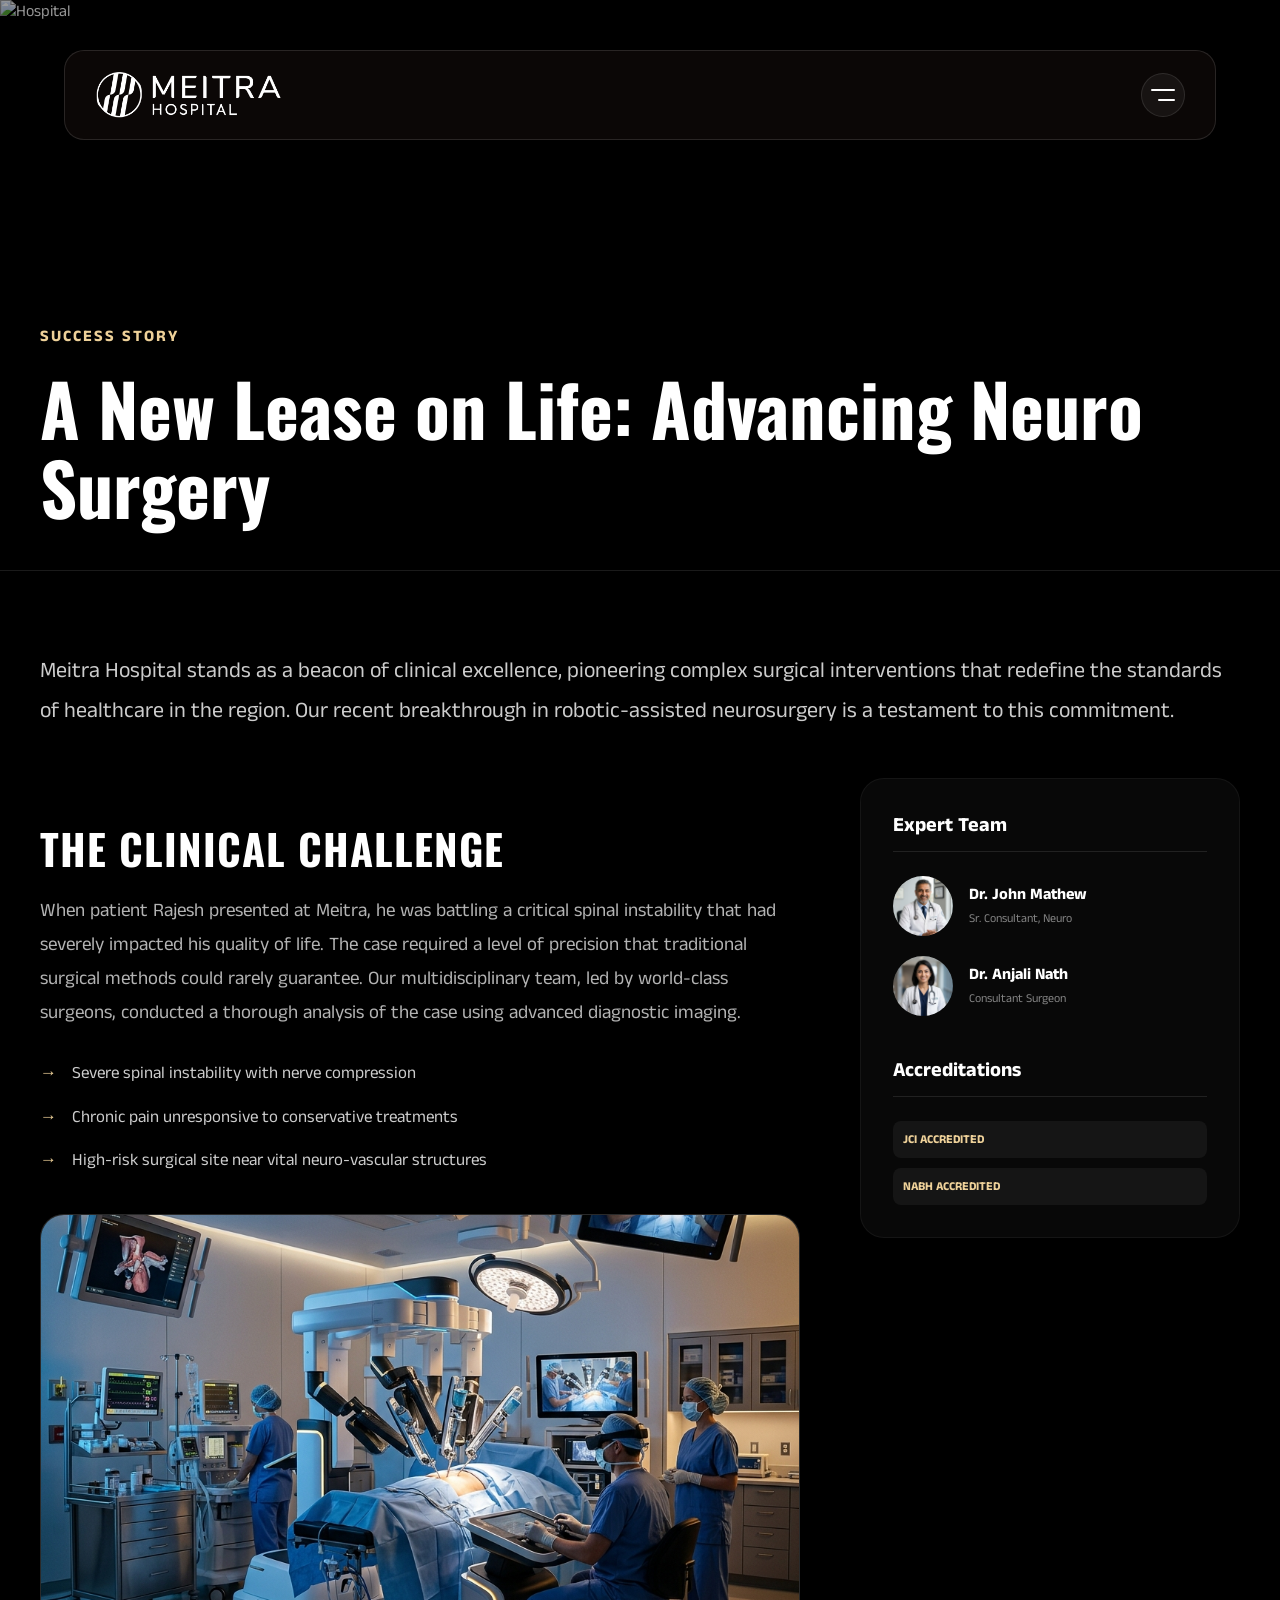
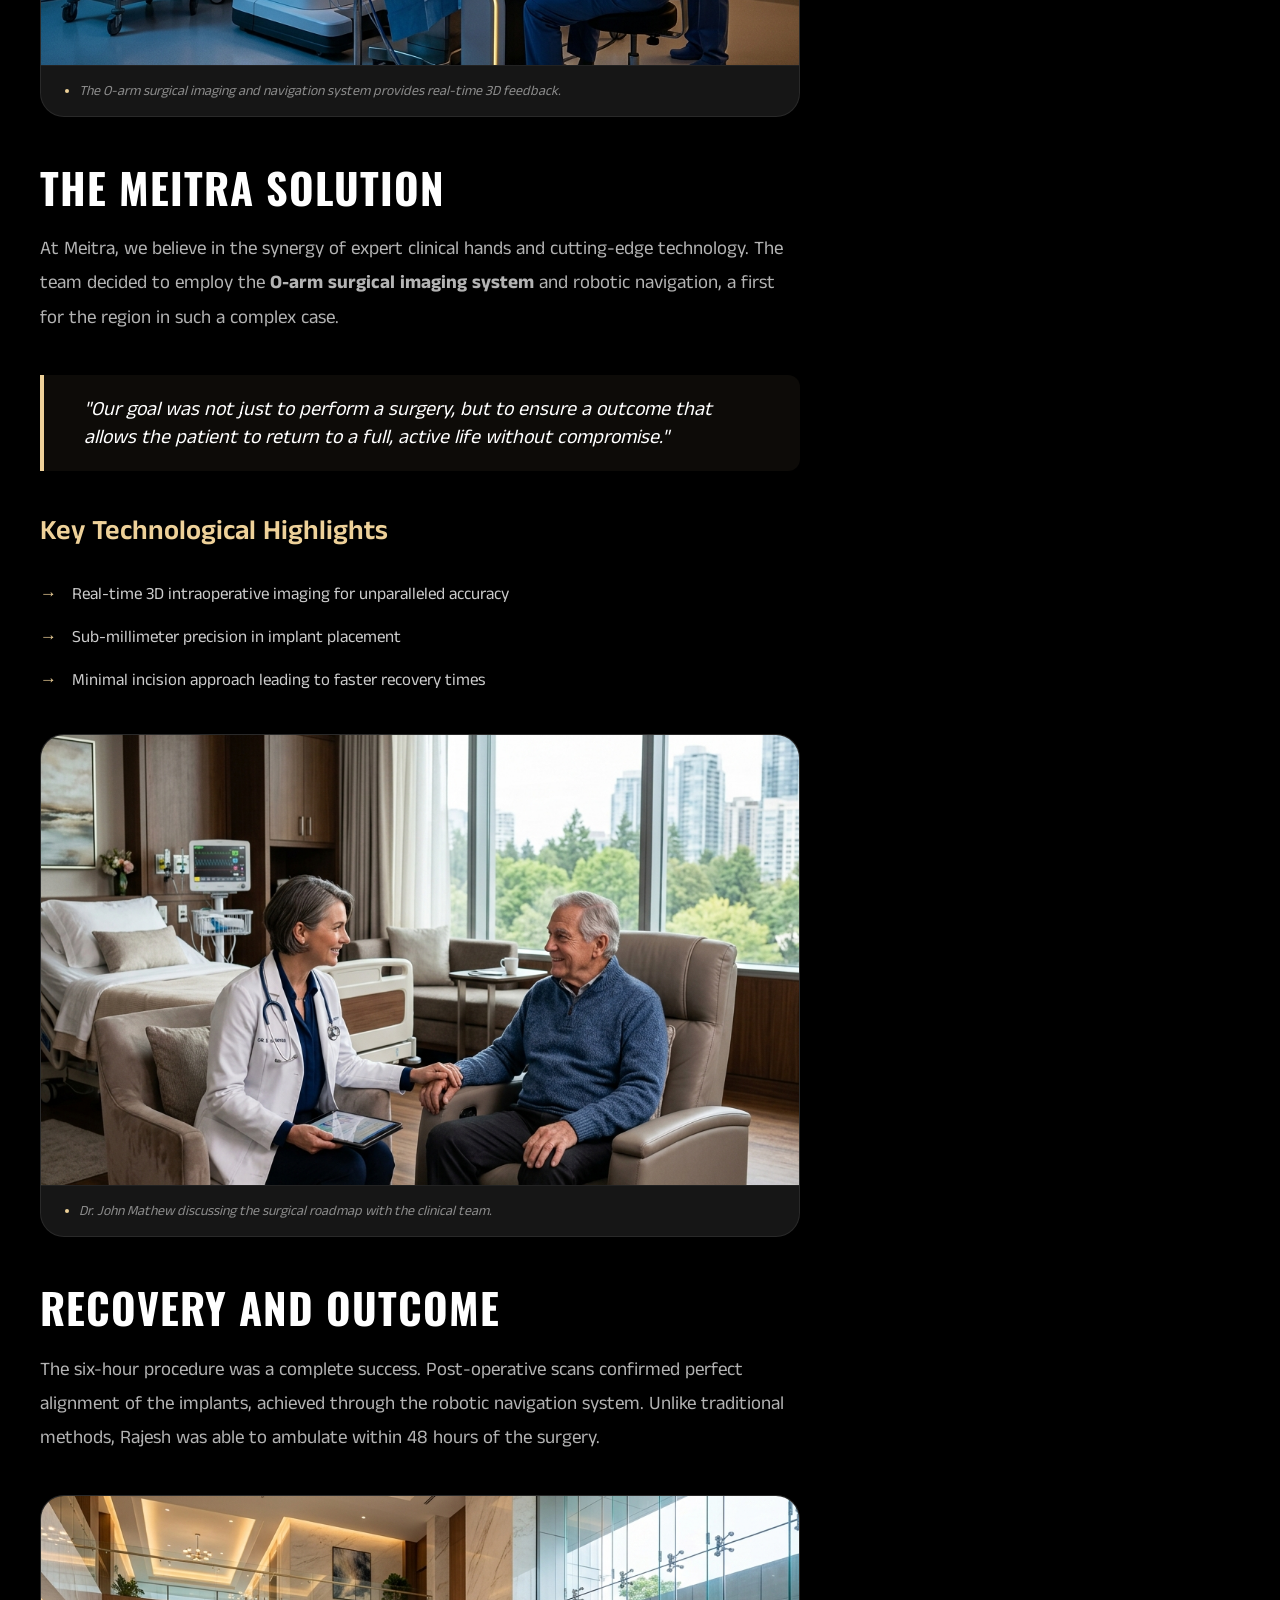
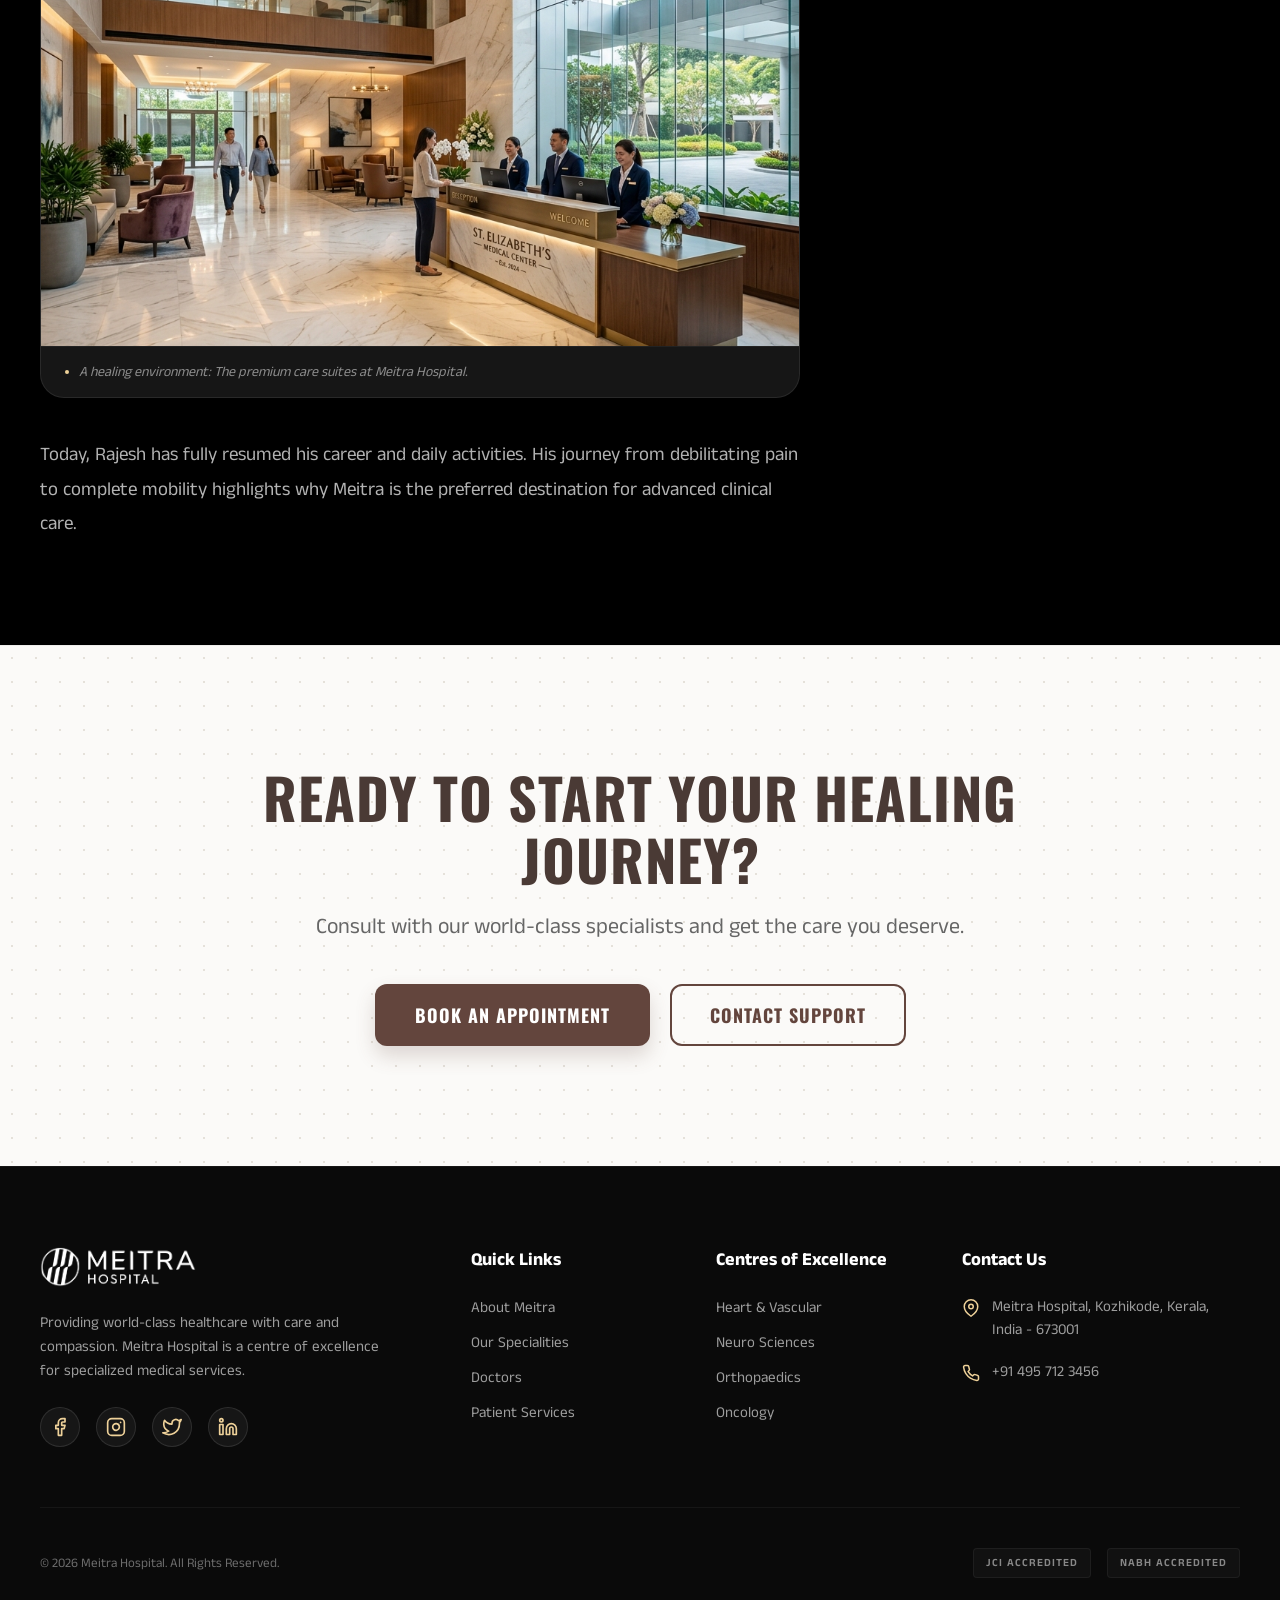
==== commit 1dbfecb3: "updates" ====
--- a/article.html
+++ b/article.html
@@ -1,16 +1,19 @@
 <!DOCTYPE html>
 <html lang="en">
+
 <head>
     <meta charset="UTF-8">
     <meta name="viewport" content="width=device-width, initial-scale=1.0">
     <title>Patient Success Story | Meitra Hospital</title>
     <link rel="icon" type="image/png" href="assets/logo.png">
-    
+
     <!-- Fonts -->
     <link rel="preconnect" href="https://fonts.googleapis.com">
     <link rel="preconnect" href="https://fonts.gstatic.com" crossorigin>
-    <link href="https://fonts.googleapis.com/css2?family=Anek+Malayalam:wght@100..800&family=Oswald:wght@500;700&display=swap" rel="stylesheet">
-    
+    <link
+        href="https://fonts.googleapis.com/css2?family=Anek+Malayalam:wght@100..800&family=Oswald:wght@500;700&display=swap"
+        rel="stylesheet">
+
     <!-- Custom CSS -->
     <link rel="stylesheet" href="style.css">
     <style>
@@ -87,13 +90,13 @@
             position: relative;
             z-index: 10;
             background: #000;
-            border-top: 1px solid rgba(255,255,255,0.1);
+            border-top: 1px solid rgba(255, 255, 255, 0.1);
         }
 
         .article-intro-text {
             font-size: 22px;
             line-height: 1.8;
-            color: rgba(255,255,255,0.8);
+            color: rgba(255, 255, 255, 0.8);
             margin-bottom: 48px;
         }
 
@@ -168,34 +171,35 @@
                 flex-wrap: wrap;
                 justify-content: center;
             }
-            
+
             .step-divider {
                 display: none;
             }
         }
 
         .story-text h2 {
-            font-size: 36px;
+            font-size: clamp(24px, 4vw, 42px);
             font-weight: 700;
-            margin: 48px 0 24px;
+            margin: clamp(32px, 5vh, 48px) 0 20px;
             color: #fff;
             font-family: 'Oswald', sans-serif;
             text-transform: uppercase;
             letter-spacing: 1px;
+            line-height: 1.2;
         }
 
         .story-text h3 {
-            font-size: 28px;
+            font-size: clamp(22px, 3vw, 28px);
             font-weight: 600;
-            margin: 32px 0 16px;
+            margin: clamp(24px, 4vh, 32px) 0 16px;
             color: #eed199;
         }
 
         .story-text p {
-            margin-bottom: 30px;
-            font-size: 19px;
+            margin-bottom: 24px;
+            font-size: clamp(16px, 1.8vw, 19px);
             line-height: 1.8;
-            color: rgba(255,255,255,0.7);
+            color: rgba(255, 255, 255, 0.7);
         }
 
         .highlight-list {
@@ -209,7 +213,7 @@
             padding-left: 32px;
             margin-bottom: 16px;
             font-size: 17px;
-            color: rgba(255,255,255,0.8);
+            color: rgba(255, 255, 255, 0.8);
             line-height: 1.6;
         }
 
@@ -237,8 +241,8 @@
             margin: 40px 0;
             border-radius: 24px;
             overflow: hidden;
-            box-shadow: 0 20px 40px rgba(0,0,0,0.4);
-            border: 1px solid rgba(255,255,255,0.1);
+            box-shadow: 0 20px 40px rgba(0, 0, 0, 0.4);
+            border: 1px solid rgba(255, 255, 255, 0.1);
             background: #111;
             position: relative;
             z-index: 1;
@@ -266,10 +270,10 @@
 
         .article-image-caption {
             padding: 15px 24px;
-            background: rgba(255,255,255,0.02);
+            background: rgba(255, 255, 255, 0.02);
             font-size: 14px;
-            color: rgba(255,255,255,0.5);
-            border-top: 1px solid rgba(255,255,255,0.05);
+            color: rgba(255, 255, 255, 0.5);
+            border-top: 1px solid rgba(255, 255, 255, 0.05);
             font-style: italic;
             display: flex;
             align-items: center;
@@ -285,10 +289,10 @@
         }
 
         .doctor-sidebar {
-            background: rgba(255,255,255,0.03);
+            background: rgba(255, 255, 255, 0.03);
             padding: 32px;
             border-radius: 24px;
-            border: 1px solid rgba(255,255,255,0.05);
+            border: 1px solid rgba(255, 255, 255, 0.05);
             height: fit-content;
         }
 
@@ -296,7 +300,7 @@
             font-size: 20px;
             font-weight: 700;
             margin-bottom: 24px;
-            border-bottom: 1px solid rgba(255,255,255,0.1);
+            border-bottom: 1px solid rgba(255, 255, 255, 0.1);
             padding-bottom: 12px;
         }
 
@@ -321,172 +325,109 @@
 
         .mini-doc-info span {
             font-size: 12px;
-            color: rgba(255,255,255,0.5);
-        }
-
-        /* Booking Section Styles */
-        .article-booking-section {
+            color: rgba(255, 255, 255, 0.5);
+        }        /* CTA Section Styles */
+        .article-cta-section {
             background-color: #fbfaf8;
             background-image: radial-gradient(#e5e1da 0.8px, transparent 0.8px);
             background-size: 24px 24px;
-            padding: 100px 40px;
+            padding: 120px 40px;
             color: #333;
-            border-top: 1px solid rgba(0,0,0,0.05);
-        }
-
-        .booking-container {
-            max-width: 1200px;
+            text-align: center;
+            border-top: 1px solid rgba(0, 0, 0, 0.05);
+        }
+
+        .cta-container {
+            max-width: 800px;
             margin: 0 auto;
+        }
+
+        .cta-title {
+            font-family: 'Oswald', sans-serif;
+            font-size: clamp(32px, 5vw, 56px);
+            font-weight: 700;
+            color: #4a3a35;
+            margin-bottom: 20px;
+            text-transform: uppercase;
+            letter-spacing: 1px;
+            line-height: 1.1;
+        }
+
+        .cta-subtitle {
+            font-size: clamp(18px, 2vw, 22px);
+            color: #666;
+            margin-bottom: 40px;
+            line-height: 1.6;
+        }
+
+        .cta-buttons {
             display: flex;
-            flex-direction: column;
-            align-items: center;
-        }
-
-        .booking-stepper {
-            display: flex;
-            align-items: center;
             gap: 20px;
-            margin-bottom: 15px;
-            font-family: 'Anek Malayalam', sans-serif;
-            font-size: clamp(14px, 1.5vw, 18px);
-            color: #666;
-            font-weight: 500;
-        }
-
-        .step-item.active {
-            color: #222;
-            font-weight: 700;
-        }
-
-        .step-divider {
-            color: #ddd;
-        }
-
-        .stepper-progress-bar {
-            width: 100%;
-            max-width: 800px;
-            height: 4px;
-            background: #f0ede4;
-            margin-bottom: 50px;
-            position: relative;
-            border-radius: 2px;
-            overflow: hidden;
-        }
-
-        .progress-fill {
-            height: 100%;
-            background: #4a3a35;
-            border-radius: 2px;
-        }
-
-        .booking-form-wrapper {
-            display: flex;
-            gap: 15px;
-            width: 100%;
-            max-width: 1100px;
-            margin-bottom: 20px;
-        }
-
-        .booking-input-group {
-            flex: 1;
-            position: relative;
-            background: #f7e6cc;
-            border-radius: 12px;
-            display: flex;
-            align-items: center;
-            padding: 0 20px;
-            height: 64px;
-            transition: transform 0.2s ease;
-        }
-
-        .booking-input-group:focus-within {
-            transform: translateY(-2px);
-            box-shadow: 0 4px 12px rgba(0,0,0,0.05);
-        }
-
-        .input-icon {
-            margin-right: 15px;
-            color: #63453d;
-            display: flex;
-            align-items: center;
-            opacity: 0.7;
-        }
-
-        .booking-select, .booking-input {
-            width: 100%;
-            background: transparent;
-            border: none;
-            outline: none;
-            font-size: 17px;
-            color: #4a3a35;
-            font-weight: 600;
-            font-family: 'Anek Malayalam', sans-serif;
-        }
-
-        .booking-input::placeholder {
-            color: rgba(74, 58, 53, 0.5);
-        }
-
-        .booking-select {
-            appearance: none;
-            cursor: pointer;
-        }
-
-        .select-arrow {
-            position: absolute;
-            right: 20px;
-            pointer-events: none;
-            color: #63453d;
-            display: flex;
-            align-items: center;
-        }
-
-        .booking-submit-btn {
+            justify-content: center;
+            flex-wrap: wrap;
+        }
+
+        .primary-cta {
             background: #63453d;
             color: #fff;
-            border: none;
+            padding: 18px 40px;
             border-radius: 12px;
-            padding: 0 45px;
-            font-size: 17px;
+            font-size: 18px;
             font-weight: 700;
-            cursor: pointer;
-            transition: all 0.3s cubic-bezier(0.16, 1, 0.3, 1);
-            white-space: nowrap;
-            height: 64px;
+            text-decoration: none;
+            text-transform: uppercase;
             font-family: 'Oswald', sans-serif;
+            letter-spacing: 1px;
+            transition: all 0.3s ease;
+            box-shadow: 0 10px 20px rgba(99, 69, 61, 0.2);
+        }
+
+        .primary-cta:hover {
+            background: #4a3a35;
+            transform: translateY(-3px);
+            box-shadow: 0 15px 30px rgba(99, 69, 61, 0.3);
+        }
+
+        .secondary-cta {
+            background: transparent;
+            color: #63453d;
+            border: 2px solid #63453d;
+            padding: 16px 38px;
+            border-radius: 12px;
+            font-size: 18px;
+            font-weight: 700;
+            text-decoration: none;
             text-transform: uppercase;
+            font-family: 'Oswald', sans-serif;
             letter-spacing: 1px;
-        }
-
-        .booking-submit-btn:hover {
-            background: #4a3a35;
-            transform: translateY(-2px);
-            box-shadow: 0 8px 20px rgba(99, 69, 61, 0.3);
-        }
-
-        .booking-help-link {
-            width: 100%;
-            max-width: 1100px;
-            text-align: left;
-            padding-left: 5px;
-        }
-
-        .booking-help-link a {
-            color: #63453d;
-            text-decoration: none;
-            font-size: 16px;
-            font-weight: 600;
-            transition: all 0.2s;
-            opacity: 0.8;
-            font-family: 'Anek Malayalam', sans-serif;
-        }
-
-        .booking-help-link a:hover {
-            opacity: 1;
-            text-decoration: underline;
-        }
+            transition: all 0.3s ease;
+        }
+
+        .secondary-cta:hover {
+            background: rgba(99, 69, 61, 0.05);
+            transform: translateY(-3px);
+        }
+
+        @media (max-width: 480px) {
+            .article-cta-section {
+                padding: 80px 20px;
+            }
+
+            .cta-buttons {
+                flex-direction: column;
+                width: 100%;
+            }
+
+            .primary-cta,
+            .secondary-cta {
+                width: 100%;
+                text-align: center;
+            }
+        }
+
     </style>
 </head>
+
 <body>
 
     <!-- Global Top Navigation -->
@@ -536,7 +477,8 @@
 
     <section class="article-hero-section">
         <div class="article-hero-bg">
-            <img src="https://images.unsplash.com/photo-1519494026892-80bbd2d6fd0d?q=80&w=2000&auto=format&fit=crop" alt="Hospital">
+            <img src="https://images.unsplash.com/photo-1519494026892-80bbd2d6fd0d?q=80&w=2000&auto=format&fit=crop"
+                alt="Hospital">
         </div>
         <div class="article-hero-overlay"></div>
         <div class="article-header-content">
@@ -547,14 +489,19 @@
 
     <main class="article-main-content">
         <div class="article-intro-text">
-            Meitra Hospital stands as a beacon of clinical excellence, pioneering complex surgical interventions that redefine the standards of healthcare in the region. Our recent breakthrough in robotic-assisted neurosurgery is a testament to this commitment.
+            Meitra Hospital stands as a beacon of clinical excellence, pioneering complex surgical interventions that
+            redefine the standards of healthcare in the region. Our recent breakthrough in robotic-assisted neurosurgery
+            is a testament to this commitment.
         </div>
 
         <div class="content-grid">
             <div class="story-text">
                 <h2>The Clinical Challenge</h2>
-                <p>When patient Rajesh presented at Meitra, he was battling a critical spinal instability that had severely impacted his quality of life. The case required a level of precision that traditional surgical methods could rarely guarantee. Our multidisciplinary team, led by world-class surgeons, conducted a thorough analysis of the case using advanced diagnostic imaging.</p>
-                
+                <p>When patient Rajesh presented at Meitra, he was battling a critical spinal instability that had
+                    severely impacted his quality of life. The case required a level of precision that traditional
+                    surgical methods could rarely guarantee. Our multidisciplinary team, led by world-class surgeons,
+                    conducted a thorough analysis of the case using advanced diagnostic imaging.</p>
+
                 <ul class="highlight-list">
                     <li>Severe spinal instability with nerve compression</li>
                     <li>Chronic pain unresponsive to conservative treatments</li>
@@ -565,14 +512,18 @@
                     <figure>
                         <img src="assets/surgical_robot.png" alt="Surgical Robotic System">
                     </figure>
-                    <div class="article-image-caption">The O-arm surgical imaging and navigation system provides real-time 3D feedback.</div>
+                    <div class="article-image-caption">The O-arm surgical imaging and navigation system provides
+                        real-time 3D feedback.</div>
                 </div>
 
                 <h2>The Meitra Solution</h2>
-                <p>At Meitra, we believe in the synergy of expert clinical hands and cutting-edge technology. The team decided to employ the <strong>O-arm surgical imaging system</strong> and robotic navigation, a first for the region in such a complex case.</p>
-                
+                <p>At Meitra, we believe in the synergy of expert clinical hands and cutting-edge technology. The team
+                    decided to employ the <strong>O-arm surgical imaging system</strong> and robotic navigation, a first
+                    for the region in such a complex case.</p>
+
                 <div class="quote-block">
-                    "Our goal was not just to perform a surgery, but to ensure a outcome that allows the patient to return to a full, active life without compromise."
+                    "Our goal was not just to perform a surgery, but to ensure a outcome that allows the patient to
+                    return to a full, active life without compromise."
                 </div>
 
                 <h3>Key Technological Highlights</h3>
@@ -581,25 +532,31 @@
                     <li>Sub-millimeter precision in implant placement</li>
                     <li>Minimal incision approach leading to faster recovery times</li>
                 </ul>
-                
+
                 <div class="article-image-container">
                     <figure>
                         <img src="assets/doctor_consult.png" alt="Doctor Consultation">
                     </figure>
-                    <div class="article-image-caption">Dr. John Mathew discussing the surgical roadmap with the clinical team.</div>
+                    <div class="article-image-caption">Dr. John Mathew discussing the surgical roadmap with the clinical
+                        team.</div>
                 </div>
 
                 <h2>Recovery and Outcome</h2>
-                <p>The six-hour procedure was a complete success. Post-operative scans confirmed perfect alignment of the implants, achieved through the robotic navigation system. Unlike traditional methods, Rajesh was able to ambulate within 48 hours of the surgery.</p>
-                
+                <p>The six-hour procedure was a complete success. Post-operative scans confirmed perfect alignment of
+                    the implants, achieved through the robotic navigation system. Unlike traditional methods, Rajesh was
+                    able to ambulate within 48 hours of the surgery.</p>
+
                 <div class="article-image-container">
                     <figure>
                         <img src="assets/lobby.png" alt="Meitra Hospital Lobby">
                     </figure>
-                    <div class="article-image-caption">A healing environment: The premium care suites at Meitra Hospital.</div>
-                </div>
-
-                <p>Today, Rajesh has fully resumed his career and daily activities. His journey from debilitating pain to complete mobility highlights why Meitra is the preferred destination for advanced clinical care.</p>
+                    <div class="article-image-caption">A healing environment: The premium care suites at Meitra
+                        Hospital.</div>
+                </div>
+
+                <p>Today, Rajesh has fully resumed his career and daily activities. His journey from debilitating pain
+                    to complete mobility highlights why Meitra is the preferred destination for advanced clinical care.
+                </p>
             </div>
 
             <div class="doctor-sidebar">
@@ -618,57 +575,30 @@
                         <span>Consultant Surgeon</span>
                     </div>
                 </div>
-                
+
                 <div style="margin-top: 40px;">
                     <h4 class="sidebar-title">Accreditations</h4>
                     <div style="display: flex; flex-direction: column; gap: 10px;">
-                        <div style="background: rgba(255,255,255,0.05); padding: 10px; border-radius: 8px; font-size: 12px; font-weight: 700; color: #eed199;">JCI ACCREDITED</div>
-                        <div style="background: rgba(255,255,255,0.05); padding: 10px; border-radius: 8px; font-size: 12px; font-weight: 700; color: #eed199;">NABH ACCREDITED</div>
+                        <div
+                            style="background: rgba(255,255,255,0.05); padding: 10px; border-radius: 8px; font-size: 12px; font-weight: 700; color: #eed199;">
+                            JCI ACCREDITED</div>
+                        <div
+                            style="background: rgba(255,255,255,0.05); padding: 10px; border-radius: 8px; font-size: 12px; font-weight: 700; color: #eed199;">
+                            NABH ACCREDITED</div>
                     </div>
                 </div>
             </div>
         </div>
     </main>
 
-    <!-- Booking Section -->
-    <section class="article-booking-section">
-        <div class="booking-container">
-            <div class="booking-stepper">
-                <div class="step-item active">1. Doctor/Slot Selection</div>
-                <div class="step-divider">|</div>
-                <div class="step-item">2. Patient Verification</div>
-                <div class="step-divider">|</div>
-                <div class="step-item">3. Confirm Appointment/Online Payment</div>
-            </div>
-            <div class="stepper-progress-bar">
-                <div class="progress-fill" style="width: 33.33%;"></div>
-            </div>
-
-            <div class="booking-form-wrapper">
-                <div class="booking-input-group">
-                    <div class="input-icon">
-                        <svg xmlns="http://www.w3.org/2000/svg" width="20" height="20" viewBox="0 0 24 24" fill="none" stroke="currentColor" stroke-width="2" stroke-linecap="round" stroke-linejoin="round" class="feather feather-home"><path d="M3 9l9-7 9 7v11a2 2 0 0 1-2 2H5a2 2 0 0 1-2-2z"></path><polyline points="9 22 9 12 15 12 15 22"></polyline></svg>
-                    </div>
-                    <select class="booking-select">
-                        <option>Meitra Hospital</option>
-                    </select>
-                    <div class="select-arrow">
-                        <svg xmlns="http://www.w3.org/2000/svg" width="16" height="16" viewBox="0 0 24 24" fill="none" stroke="currentColor" stroke-width="2" stroke-linecap="round" stroke-linejoin="round" class="feather feather-chevron-down"><polyline points="6 9 12 15 18 9"></polyline></svg>
-                    </div>
-                </div>
-
-                <div class="booking-input-group">
-                    <div class="input-icon">
-                        <svg xmlns="http://www.w3.org/2000/svg" width="20" height="20" viewBox="0 0 24 24" fill="none" stroke="currentColor" stroke-width="2" stroke-linecap="round" stroke-linejoin="round" class="feather feather-search"><circle cx="11" cy="11" r="8"></circle><line x1="21" y1="21" x2="16.65" y2="16.65"></line></svg>
-                    </div>
-                    <input type="text" class="booking-input" placeholder="Select Doctor/Speciality">
-                </div>
-
-                <button class="booking-submit-btn">Book an Appointment</button>
-            </div>
-
-            <div class="booking-help-link">
-                <a href="#">I know my symptoms but I don't know who to consult</a>
+    <!-- New CTA Section -->
+    <section class="article-cta-section">
+        <div class="cta-container">
+            <h2 class="cta-title">Ready to Start Your Healing Journey?</h2>
+            <p class="cta-subtitle">Consult with our world-class specialists and get the care you deserve.</p>
+            <div class="cta-buttons">
+                <a href="booking.html" class="primary-cta">Book an Appointment</a>
+                <a href="#" class="secondary-cta">Contact Support</a>
             </div>
         </div>
     </section>
@@ -786,7 +716,7 @@
         const toggleMenu = () => {
             const isActive = menuToggle.classList.toggle('active');
             fullscreenMenu.classList.toggle('active');
-            
+
             if (isActive) {
                 lenis.stop();
             } else {
@@ -808,5 +738,5 @@
         });
     </script>
 </body>
-</html>
-
+
+</html>
--- a/style.css
+++ b/style.css
@@ -1,3 +1,17 @@
+@font-face {
+    font-family: 'AnekMalayalamCondensed';
+    src: url('assets/font/AnekMalayalam_Condensed-Regular.ttf') format('truetype');
+    font-weight: normal;
+    font-style: normal;
+}
+
+@font-face {
+    font-family: 'AnekMalayalamCondensedMedium';
+    src: url('assets/font/AnekMalayalam_Condensed-Medium.ttf') format('truetype');
+    font-weight: normal;
+    font-style: normal;
+}
+
 :root {
     --brand-brown: #8a6454;
     --brand-brown-dark: #4a342b;
@@ -378,9 +392,11 @@
     flex-direction: column;
     line-height: 1.1;
     width: auto;
+    position: relative;
 }
 
 .stat-small {
+    font-family: 'AnekMalayalamCondensed', sans-serif;
     font-size: 14px;
     font-weight: 500;
     opacity: 0.8;
@@ -388,6 +404,7 @@
 }
 
 .stat-large {
+    font-family: 'AnekMalayalamCondensedMedium', sans-serif;
     font-size: 20px;
     font-weight: 600;
     color: white;
@@ -904,6 +921,11 @@
         min-width: auto;
         width: calc(100% - 30px);
     }
+
+    .stats-text {
+
+        left: -35px;
+    }
 }
 
 
@@ -1048,7 +1070,7 @@
     display: flex;
     flex-direction: column;
     justify-content: flex-start;
-    padding: 120px 40px 60px;
+    padding: 200px 40px 60px;
     transform: translateX(100%);
     transition: transform 0.5s cubic-bezier(0.16, 1, 0.3, 1);
     border-left: 1px solid rgba(255, 255, 255, 0.05);
@@ -1065,14 +1087,14 @@
 }
 
 .menu-list li {
-    margin-bottom: 12px;
+    margin-bottom: 17px;
     overflow: hidden;
 }
 
 .menu-list li a {
     color: #fff;
     text-decoration: none;
-    font-size: 18px;
+    font-size: 20px;
     font-weight: 400;
     display: block;
     transition: color 0.3s ease, transform 0.6s cubic-bezier(0.16, 1, 0.3, 1);
@@ -1541,6 +1563,7 @@
 
     .main-heading {
         font-size: 42px;
+        margin-bottom: 0;
     }
 
     .huge-number {
@@ -1549,11 +1572,11 @@
     }
 
     .stat-small {
-        font-size: 18px;
+        font-size: 22px;
     }
 
     .stat-large {
-        font-size: 30px;
+        font-size: 36px;
     }
 
     .know-more-btn {
@@ -1655,8 +1678,8 @@
     }
 
     .main-heading {
-        font-size: 34px;
-        margin-bottom: 5px;
+        font-size: 38px;
+        /* margin-bottom: 5px; */
         max-width: 100%;
     }
 
@@ -1665,6 +1688,7 @@
         align-items: flex-end;
         width: 100%;
         margin-top: 5px;
+        gap: 0;
     }
 
     .huge-number {
@@ -1673,11 +1697,11 @@
     }
 
     .stat-small {
-        font-size: 18px;
+        font-size: 22px;
     }
 
     .stat-large {
-        font-size: 30px;
+        font-size: 36px;
     }
 
     .bottom-right {
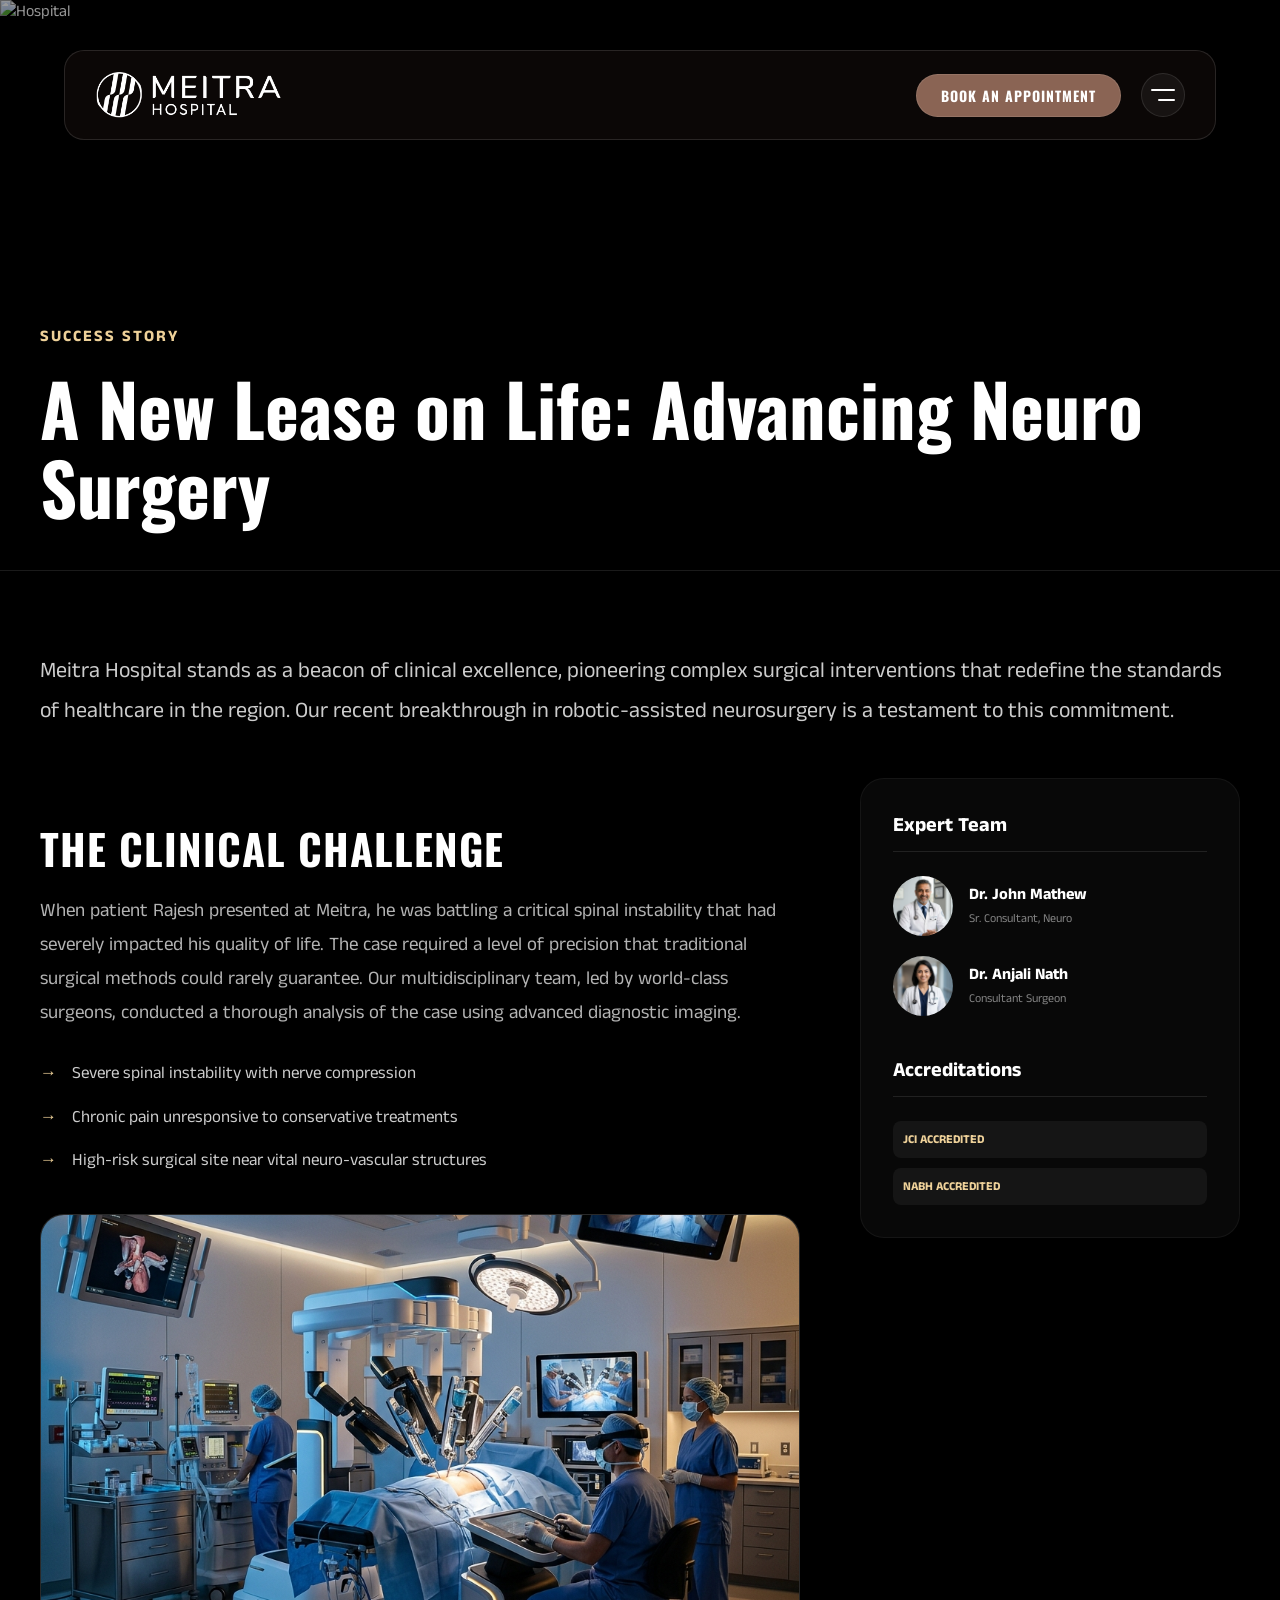
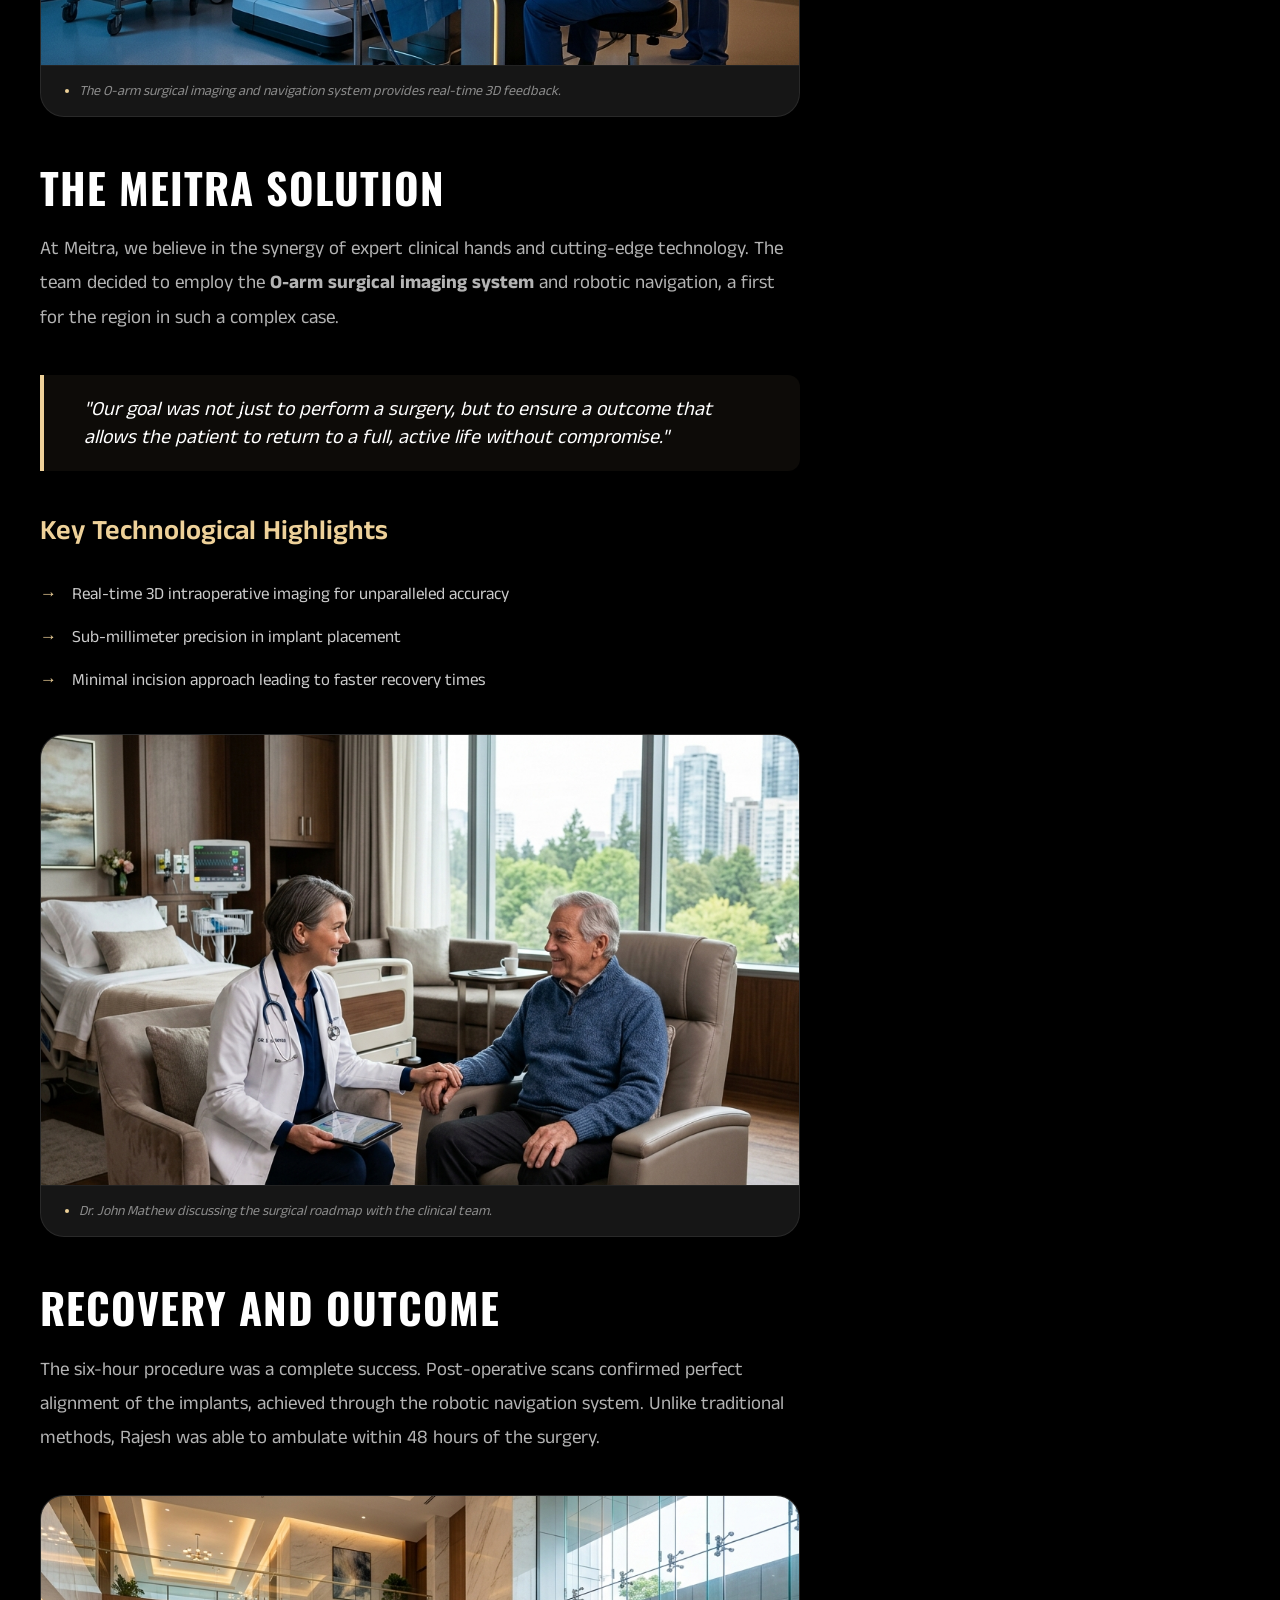
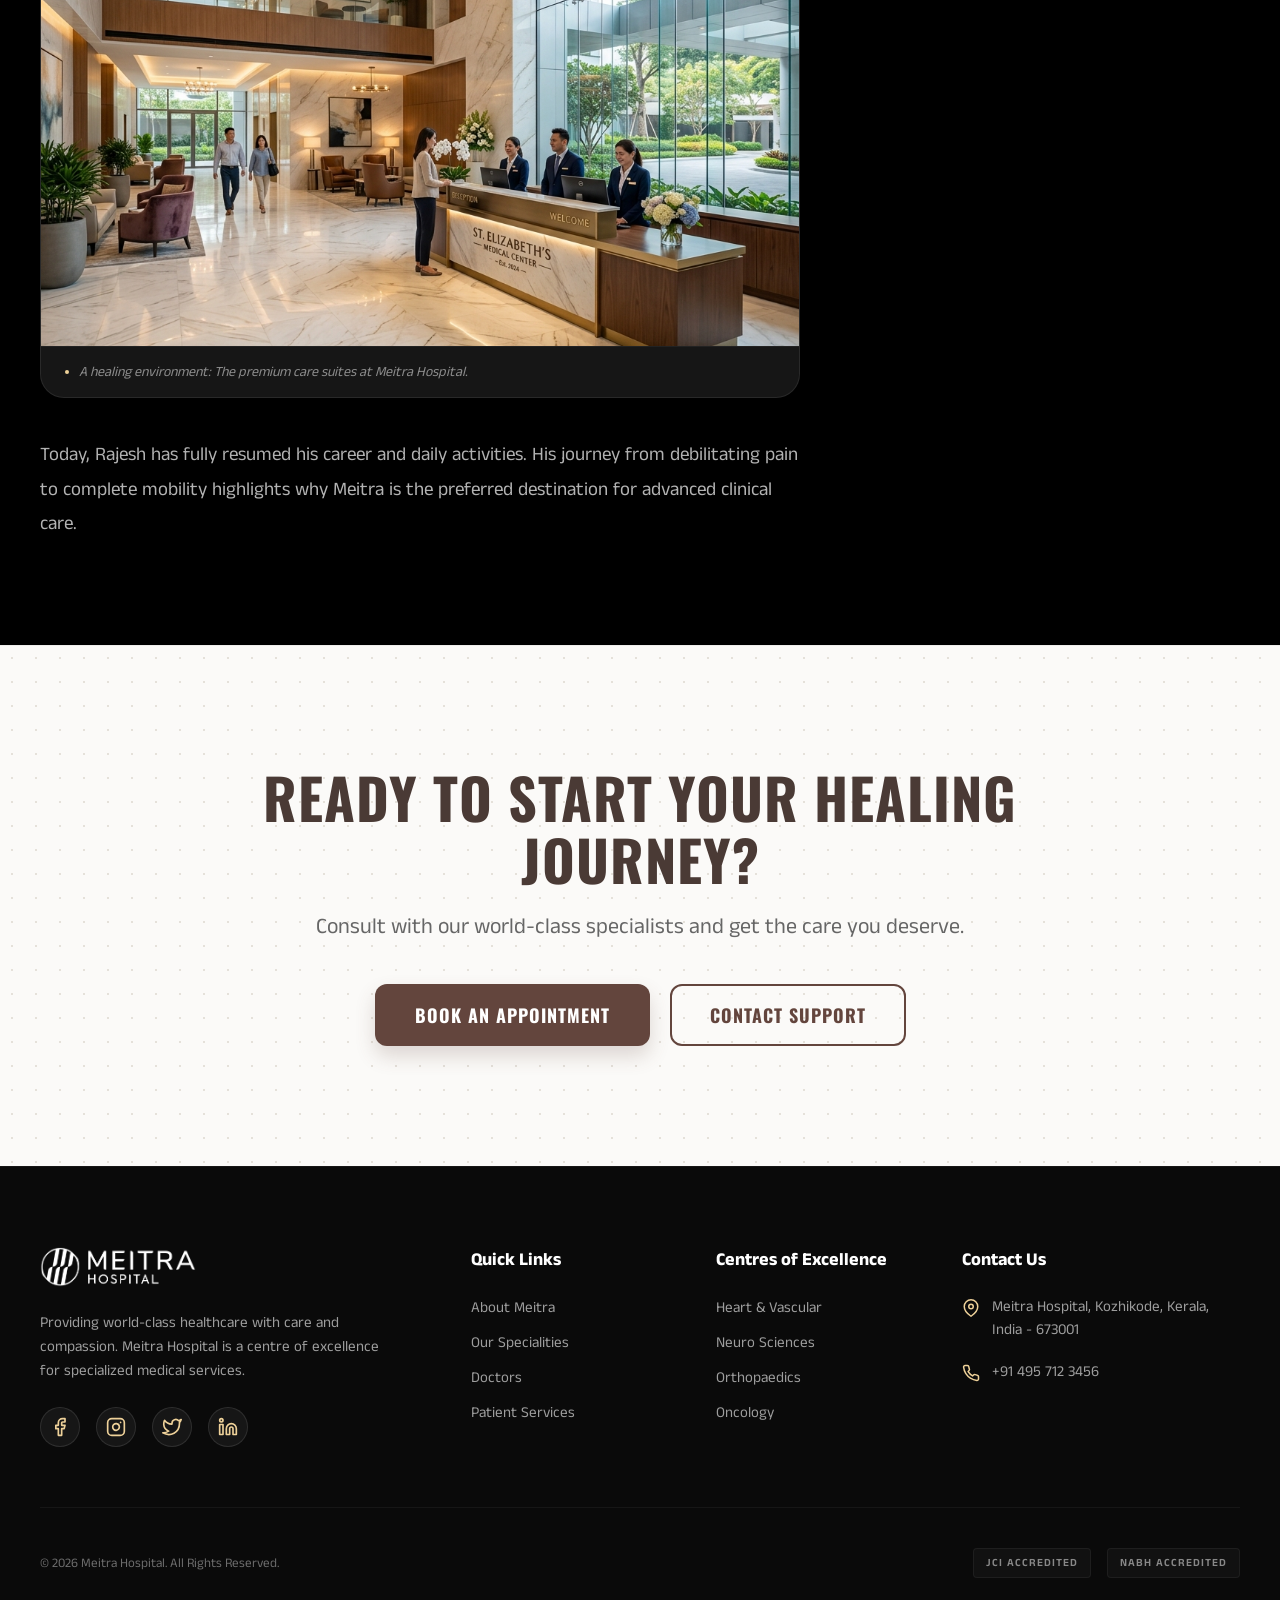
==== commit 40f5b594: "updates" ====
--- a/article.html
+++ b/article.html
@@ -439,6 +439,10 @@
                     <img src="assets/logo.png" alt="Meitra Logo" class="main-logo-img">
 
                 </a>
+            </div>
+
+            <div class="nav-links-desktop">
+                <a href="booking.html" class="nav-appointment-btn">Book an Appointment</a>
             </div>
 
             <button class="menu-btn" id="menu-toggle">
--- a/style.css
+++ b/style.css
@@ -1019,6 +1019,40 @@
     transform: translateY(-5px) rotate(-45deg);
 }
 
+/* --- Desktop Nav Links --- */
+.nav-links-desktop {
+    display: none;
+    margin-left: auto;
+    margin-right: 20px;
+}
+
+.nav-appointment-btn {
+    background: var(--brand-brown);
+    color: white;
+    padding: 10px 24px;
+    border-radius: 30px;
+    text-decoration: none;
+    font-size: 14px;
+    font-weight: 700;
+    text-transform: uppercase;
+    letter-spacing: 1px;
+    transition: all 0.3s ease;
+    font-family: 'Oswald', sans-serif;
+    border: 1px solid rgba(255, 255, 255, 0.1);
+}
+
+.nav-appointment-btn:hover {
+    background: var(--brand-brown-dark);
+    transform: translateY(-2px);
+    box-shadow: 0 5px 15px rgba(0, 0, 0, 0.3);
+}
+
+@media (min-width: 1025px) {
+    .nav-links-desktop {
+        display: flex;
+    }
+}
+
 @media (max-width: 768px) {
     .nav-links-desktop {
         display: none;
